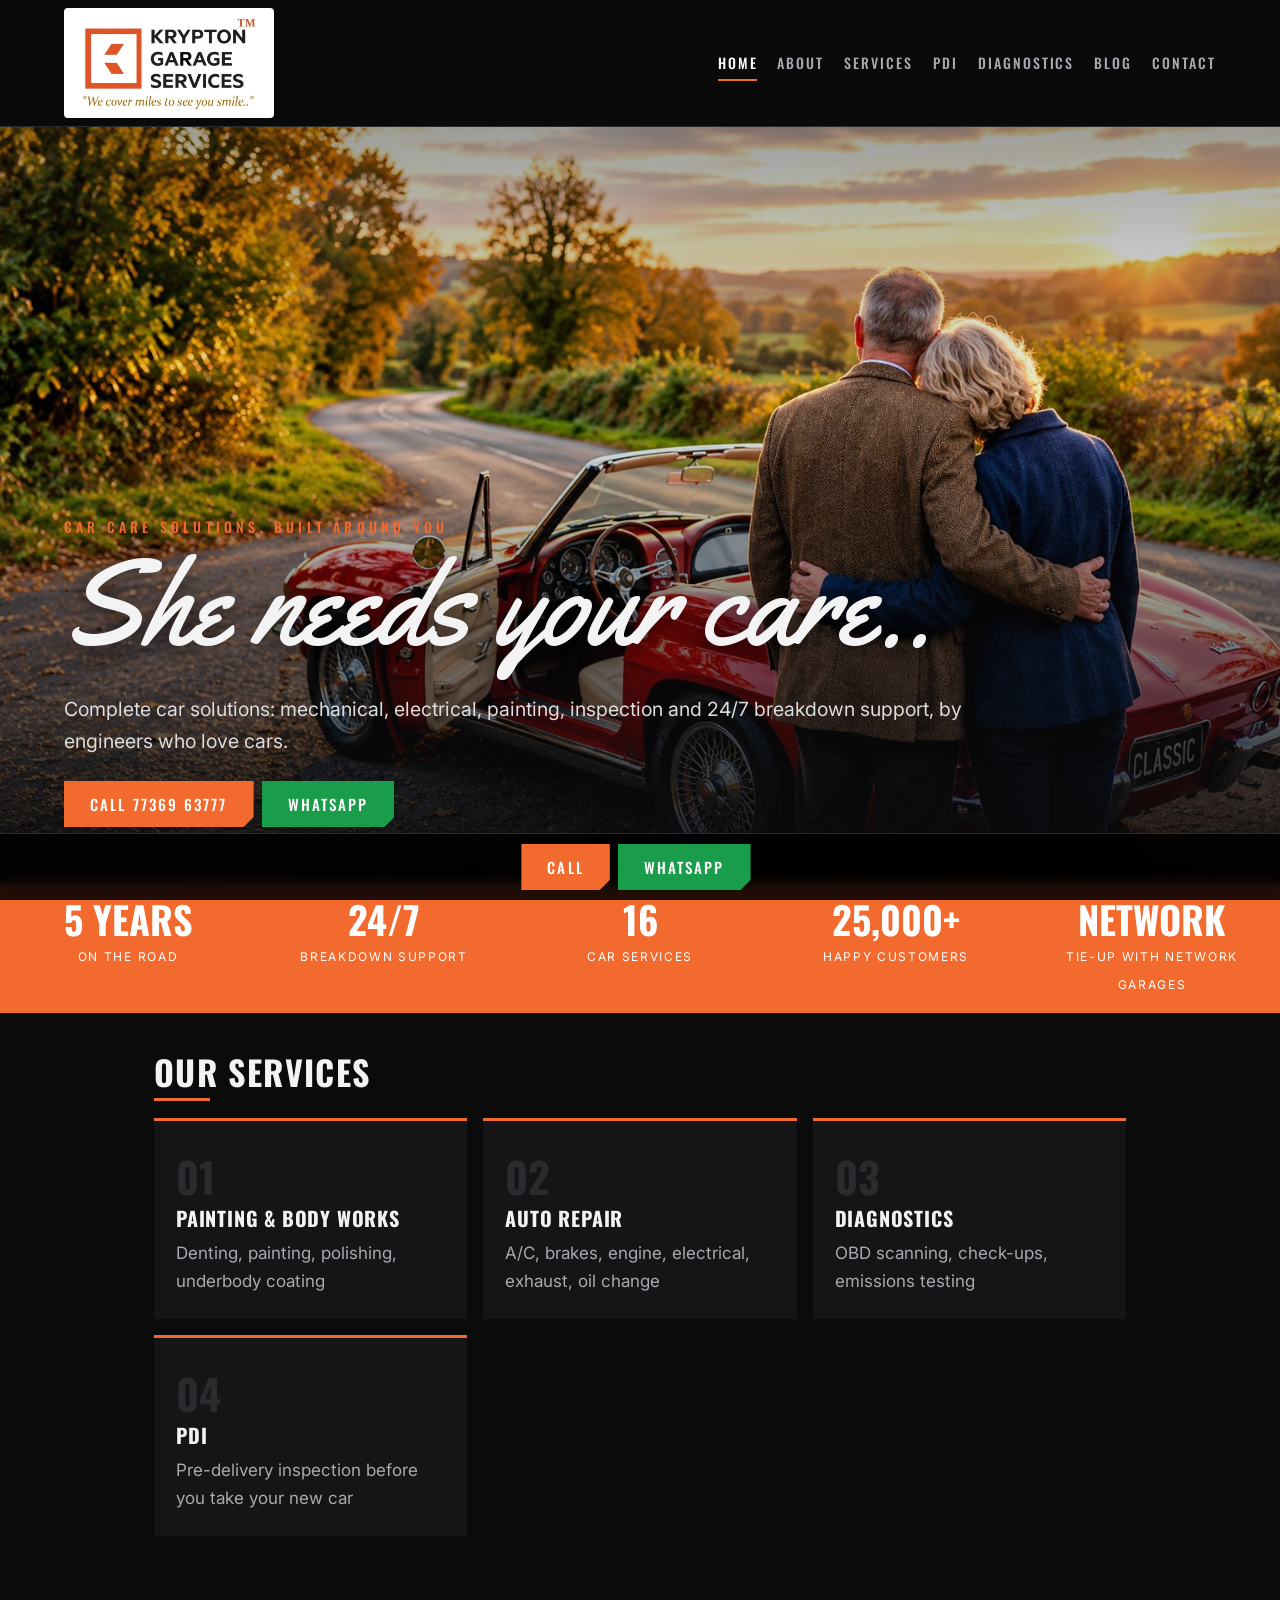
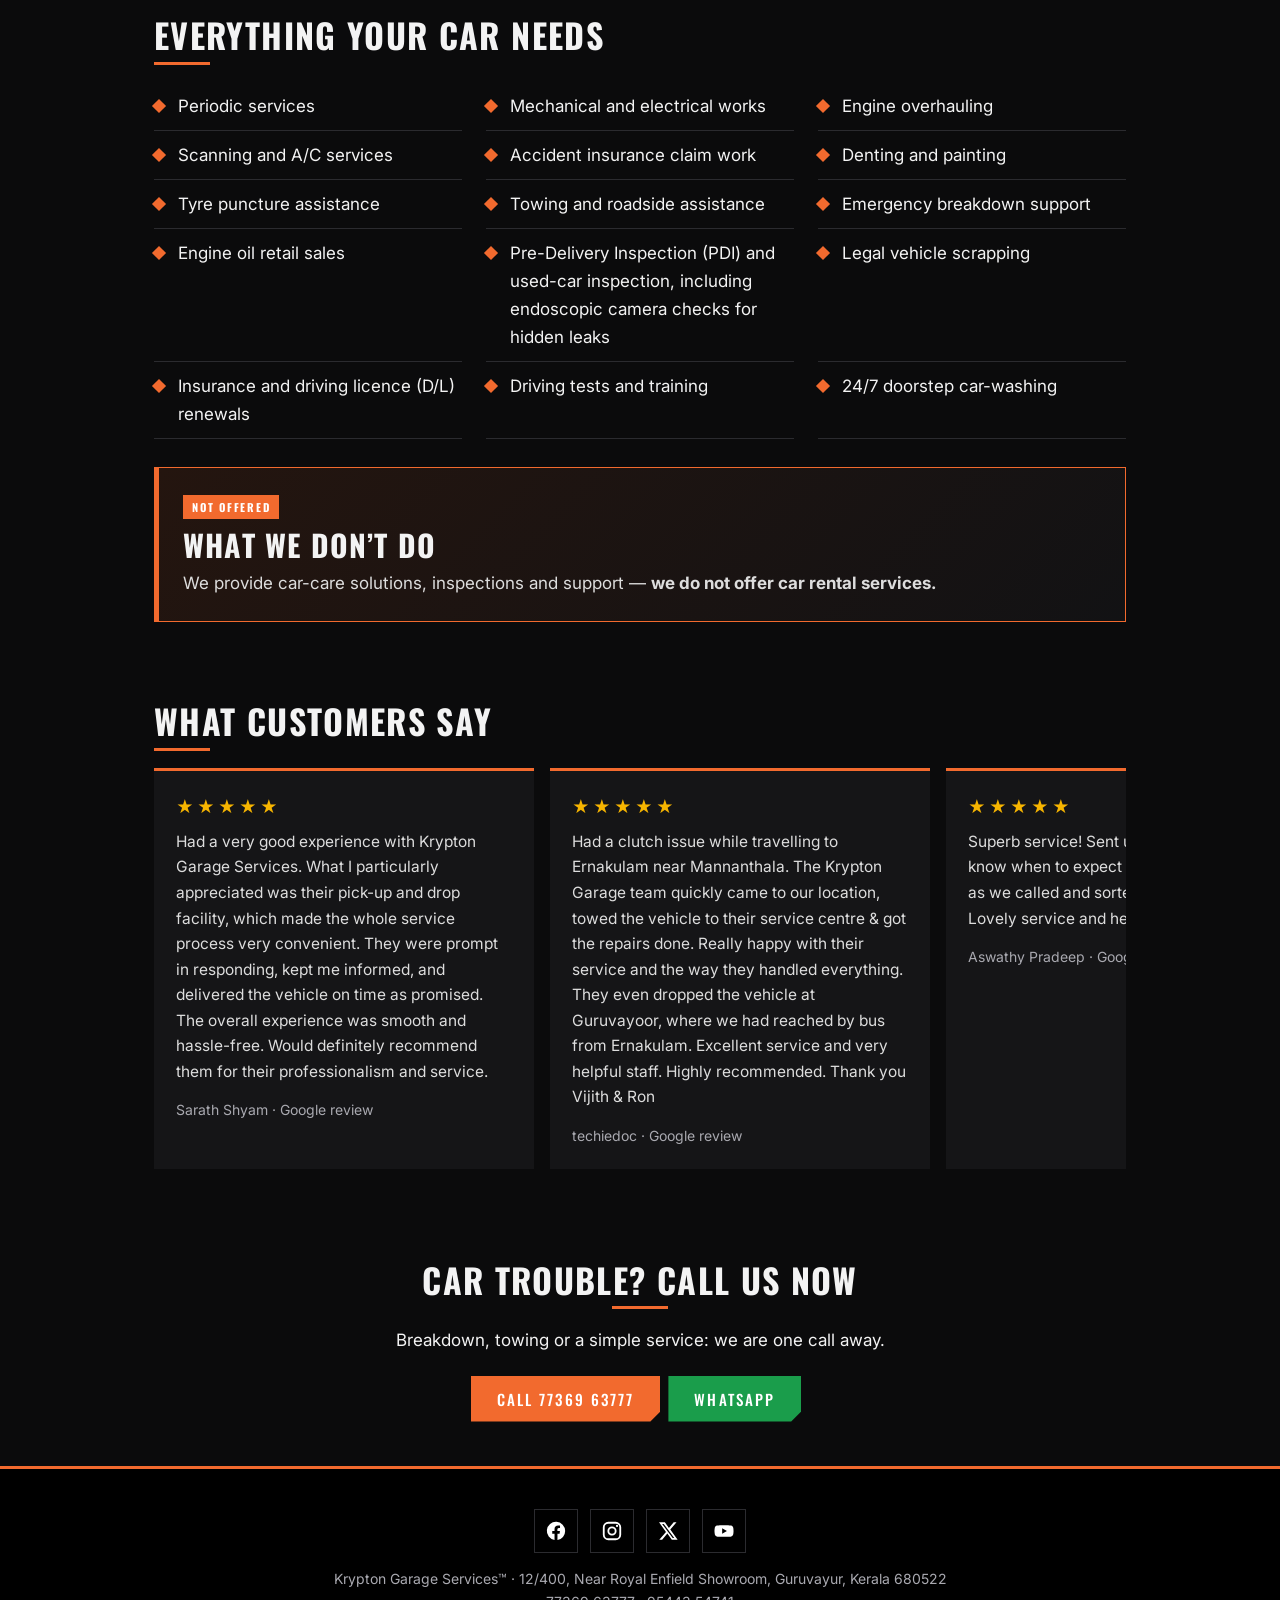
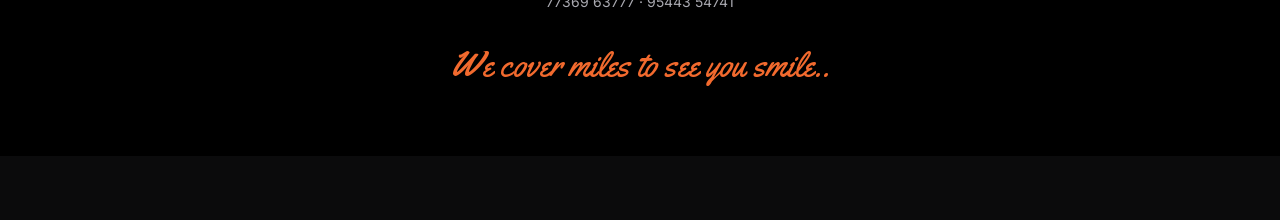
==== index.html @ b63e640e "Add files via upload" ====
<!doctype html><html lang=en><head><meta charset=utf-8><meta name=viewport content="width=device-width,initial-scale=1"><title>Car Service Solutions in Guruvayur, Thrissur | Krypton Garage Services</title><meta name=description content="Krypton Garage Services: car repair, painting, denting, PDI and diagnostics in Guruvayur and Thrissur, with 24/7 breakdown support. Call 77369 63777."><link rel=canonical href="https://kryptongarage.in/"><meta property=og:image content="https://kryptongarage.in/img/cover.jpg"><link rel=preconnect href=https://fonts.googleapis.com><link rel=preconnect href=https://fonts.gstatic.com crossorigin><link href="https://fonts.googleapis.com/css2?family=Oswald:wght@500;700&family=Inter:wght@400;500;600&family=Yellowtail&display=swap" rel=stylesheet><link rel=stylesheet href=style.css><script>document.documentElement.className='js'</script><script type="application/ld+json">{"@context": "https://schema.org", "@type": "AutoRepair", "name": "Krypton Garage Services", "url": "https://kryptongarage.in", "telephone": ["+917736963777", "+919544354741"], "slogan": "We cover miles to see you smile", "image": "https://kryptongarage.in/img/cover.jpg", "areaServed": ["Guruvayur", "Thrissur"], "address": {"@type": "PostalAddress", "streetAddress": "12/400, Near Royal Enfield Showroom", "addressLocality": "Guruvayur", "addressRegion": "Kerala", "postalCode": "680522", "addressCountry": "IN"}, "geo": {"@type": "GeoCoordinates", "latitude": 10.5840468, "longitude": 76.0393611}, "hasMap": "https://maps.app.goo.gl/5kHXYQaZtr5Z3fxL6", "founder": [{"@type": "Person", "name": "Vijith"}, {"@type": "Person", "name": "Rithesh Rajan"}], "sameAs": ["https://www.facebook.com/kryptongarageservices", "https://www.instagram.com/kryptongarageservices", "https://x.com/KryptonGarage", "https://www.youtube.com/@kryptongarageservices"]}</script></head><body><header><a class=brand href=index.html><img src=img/logo.jpg alt="Krypton Garage Services logo"></a><nav><a href=index.html class=on>Home</a><a href=about.html>About</a><a href=index.html#services>Services</a><a href=pdi.html>PDI</a><a href=vehicle-diagnostics-guruvayur.html>Diagnostics</a><a href=blog.html>Blog</a><a href=contact.html>Contact</a></nav></header><section class=hero><img class="sl s1" src=img/cover.jpg alt="Couple admiring a red vintage truck" fetchpriority=high><img class="sl s2" src=img/cover2.jpg alt="Couple admiring a red classic convertible at sunset"><div class=hc><span class=k>CAR CARE SOLUTIONS, BUILT AROUND YOU</span><h1><span class=script>She needs your care..</span></h1><p class=lead>Complete car solutions: mechanical, electrical, painting, inspection and 24/7 breakdown support, by engineers who love cars.</p><a class=btn href='tel:+917736963777'>Call 77369 63777</a><a class='btn wa' href='https://wa.me/917736963777'>WhatsApp</a></div></section><div class=stats><div><b>5 Years</b><span>On the road</span></div><div><b>24/7</b><span>Breakdown support</span></div><div><b>16</b><span>Car services</span></div><div><b>25,000+</b><span>Happy customers</span></div><div><b>Network</b><span>Tie-up with network garages</span></div></div><main><section class="w rv"><h2>Our Services</h2><div class=cards><a href=car-painting-guruvayur.html><em>01</em><h3>Painting &amp; Body Works</h3><p>Denting, painting, polishing, underbody coating</p></a><a href=auto-repair-guruvayur.html><em>02</em><h3>Auto Repair</h3><p>A/C, brakes, engine, electrical, exhaust, oil change</p></a><a href=vehicle-diagnostics-guruvayur.html><em>03</em><h3>Diagnostics</h3><p>OBD scanning, check-ups, emissions testing</p></a><a href=pdi.html><em>04</em><h3>PDI</h3><p>Pre-delivery inspection before you take your new car</p></a></div></section><section class="w rv" id=services><h2>Everything your car needs</h2><ul class=list><li>Periodic services</li><li>Mechanical and electrical works</li><li>Engine overhauling</li><li>Scanning and A/C services</li><li>Accident insurance claim work</li><li>Denting and painting</li><li>Tyre puncture assistance</li><li>Towing and roadside assistance</li><li>Emergency breakdown support</li><li>Engine oil retail sales</li><li>Pre-Delivery Inspection (PDI) and used-car inspection, including endoscopic camera checks for hidden leaks</li><li>Legal vehicle scrapping</li><li>Insurance and driving licence (D/L) renewals</li><li>Driving tests and training</li><li>24/7 doorstep car-washing</li></ul><aside class="no-rental"><span class="rental-mark">NOT OFFERED</span><h3>What we don’t do</h3><p>We provide car-care solutions, inspections and support — <strong>we do not offer car rental services.</strong></p></aside></section><section class="w rv"><h2>What customers say</h2><div class=revs><figure class=rev><div class=st>★★★★★</div><blockquote>Had a very good experience with Krypton Garage Services. What I particularly appreciated was their pick-up and drop facility, which made the whole service process very convenient. They were prompt in responding, kept me informed, and delivered the vehicle on time as promised. The overall experience was smooth and hassle-free. Would definitely recommend them for their professionalism and service.</blockquote><figcaption>Sarath Shyam · Google review</figcaption></figure><figure class=rev><div class=st>★★★★★</div><blockquote>Had a clutch issue while travelling to Ernakulam near Mannanthala. The Krypton Garage team quickly came to our location, towed the vehicle to their service centre &amp; got the repairs done. Really happy with their service and the way they handled everything. They even dropped the vehicle at Guruvayoor, where we had reached by bus from Ernakulam. Excellent service and very helpful staff. Highly recommended. Thank you Vijith &amp; Ron</blockquote><figcaption>techiedoc · Google review</figcaption></figure><figure class=rev><div class=st>★★★★★</div><blockquote>Superb service! Sent us his live location so we know when to expect him. He came as soon as we called and sorted our battery fast. Lovely service and helpful.</blockquote><figcaption>Aswathy Pradeep · Google review</figcaption></figure><figure class=rev><div class=st>★★★★★</div><blockquote>Called Mr.Vijith from Krypton Garage Services for PDI of my new Curvv EV from Thrissur. Although we called him at a short notice, he came all the way till Kuttanellur, on time. I was impressed by the thorough PDI that Vijith did. I'll strongly recommend him for a PDI for any vehicle.</blockquote><figcaption>Kiran Kumar · Google review</figcaption></figure></div></section><section class="w rv ctr"><h2>Car trouble? Call us now</h2><p>Breakdown, towing or a simple service: we are one call away.</p><a class=btn href='tel:+917736963777'>Call 77369 63777</a><a class='btn wa' href='https://wa.me/917736963777'>WhatsApp</a></section></main><div class=cta><a class=btn href='tel:+917736963777'>Call</a><a class='btn wa' href='https://wa.me/917736963777'>WhatsApp</a></div><footer><div class=soc><a href="https://www.facebook.com/kryptongarageservices" aria-label="Facebook" rel=noopener><svg viewBox="0 0 24 24"><path fill="currentColor" d="M22 12a10 10 0 1 0-11.6 9.9v-7H7.9V12h2.5V9.8c0-2.5 1.5-3.9 3.8-3.9 1.1 0 2.2.2 2.2.2v2.5h-1.3c-1.2 0-1.6.8-1.6 1.6V12h2.8l-.4 2.9h-2.3v7A10 10 0 0 0 22 12z"/></svg></a><a href="https://www.instagram.com/kryptongarageservices" aria-label="Instagram" rel=noopener><svg viewBox="0 0 24 24"><g fill="none" stroke="currentColor" stroke-width="2"><rect x="3" y="3" width="18" height="18" rx="5"/><circle cx="12" cy="12" r="4"/></g><circle cx="17.5" cy="6.5" r="1.2" fill="currentColor"/></svg></a><a href="https://x.com/KryptonGarage" aria-label="X" rel=noopener><svg viewBox="0 0 24 24"><path fill="currentColor" d="M18.2 2.5h3.1l-6.8 7.8 8 11.2h-6.3l-4.9-6.8-5.7 6.8H2.5l7.3-8.4L2.2 2.5h6.4l4.4 6.2 5.2-6.2zm-1.1 17.1h1.7L7.4 4.3H5.6l11.5 15.3z"/></svg></a><a href="https://www.youtube.com/@kryptongarageservices" aria-label="YouTube" rel=noopener><svg viewBox="0 0 24 24"><path fill="currentColor" d="M22 8.2a3 3 0 0 0-2.1-2.1C18 5.6 12 5.6 12 5.6s-6 0-7.9.5A3 3 0 0 0 2 8.2 31 31 0 0 0 1.6 12a31 31 0 0 0 .4 3.8 3 3 0 0 0 2.1 2.1c1.9.5 7.9.5 7.9.5s6 0 7.9-.5a3 3 0 0 0 2.1-2.1c.4-1.3.4-3.8.4-3.8s0-2.5-.4-3.8zM10 15V9l5.2 3z"/></svg></a></div><p>Krypton Garage Services™ · 12/400, Near Royal Enfield Showroom, Guruvayur, Kerala 680522<br>77369 63777 · 95443 54741</p><p class=script>We cover miles to see you smile..</p></footer><script>var o=new IntersectionObserver(function(e){e.forEach(function(x){if(x.isIntersecting){x.target.classList.add('in');o.unobserve(x.target)}})},{threshold:.12});document.querySelectorAll('.rv').forEach(function(e){o.observe(e)})</script></body></html>
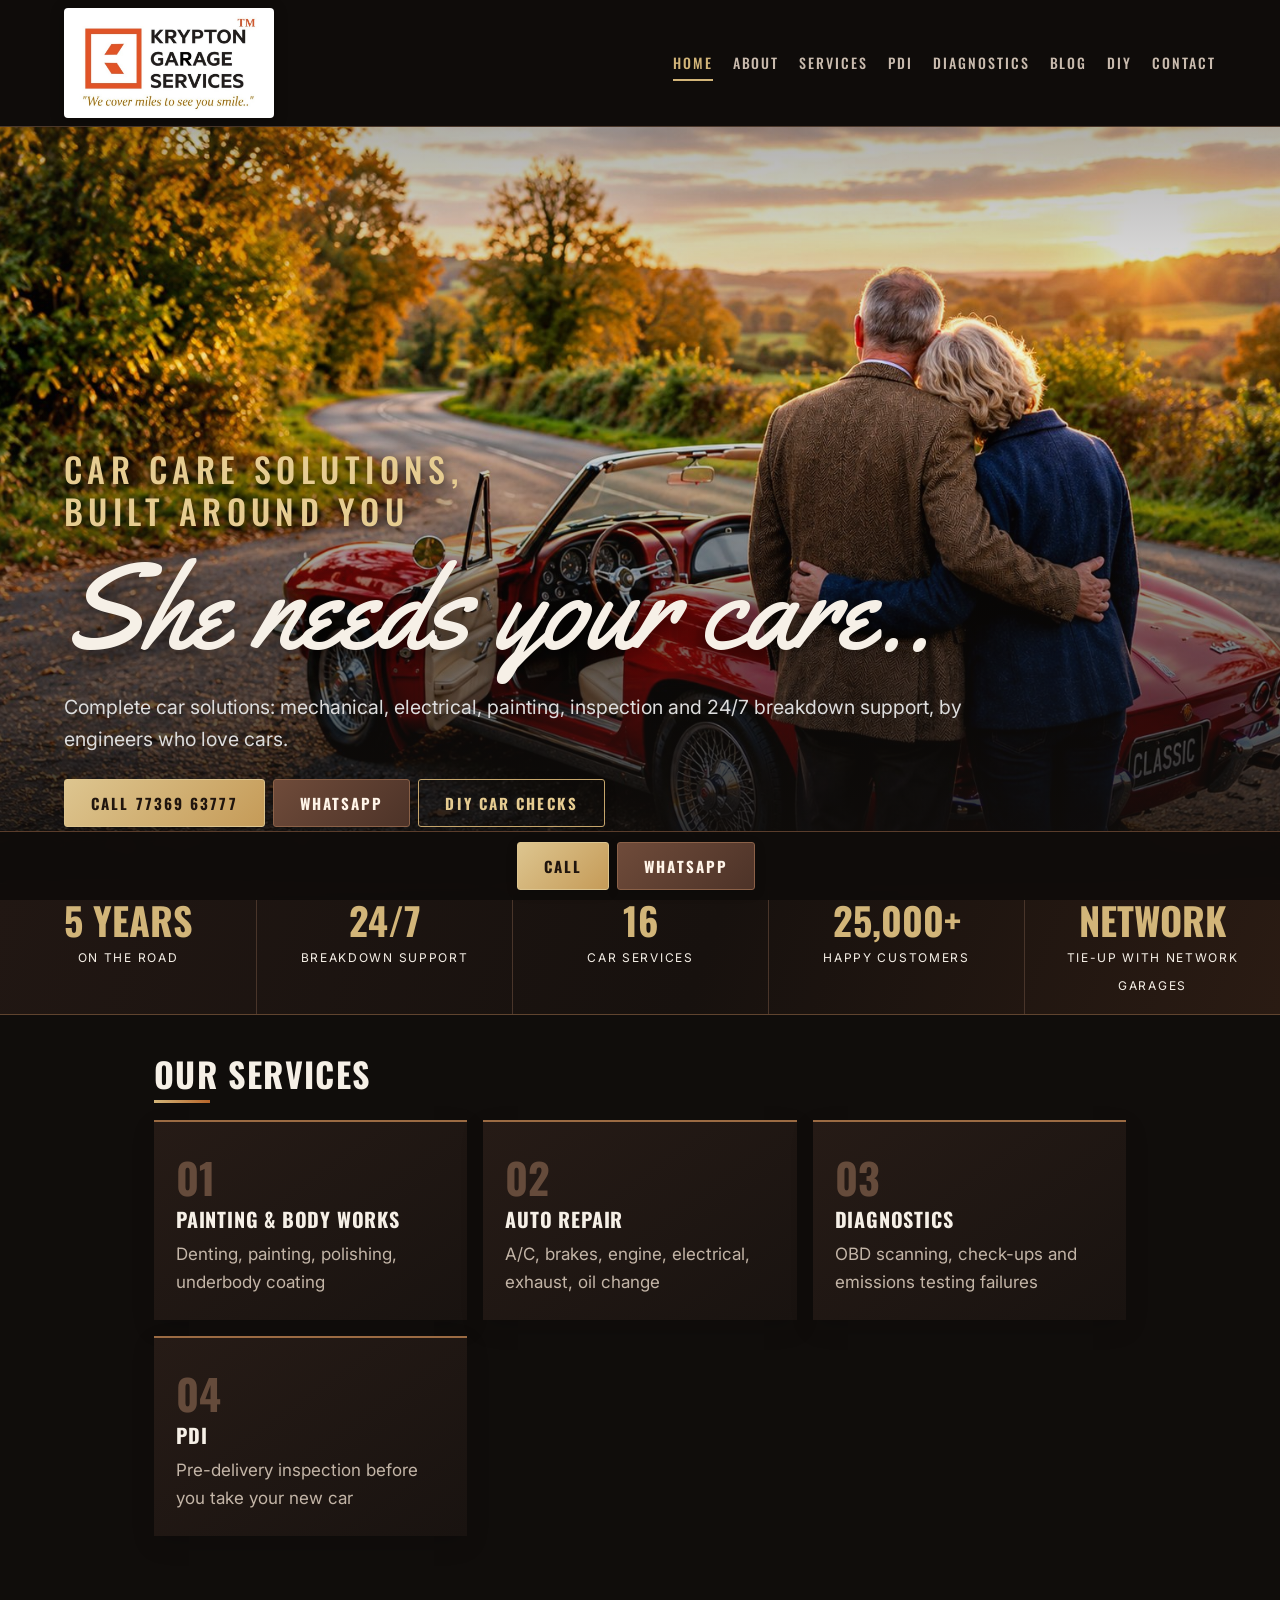
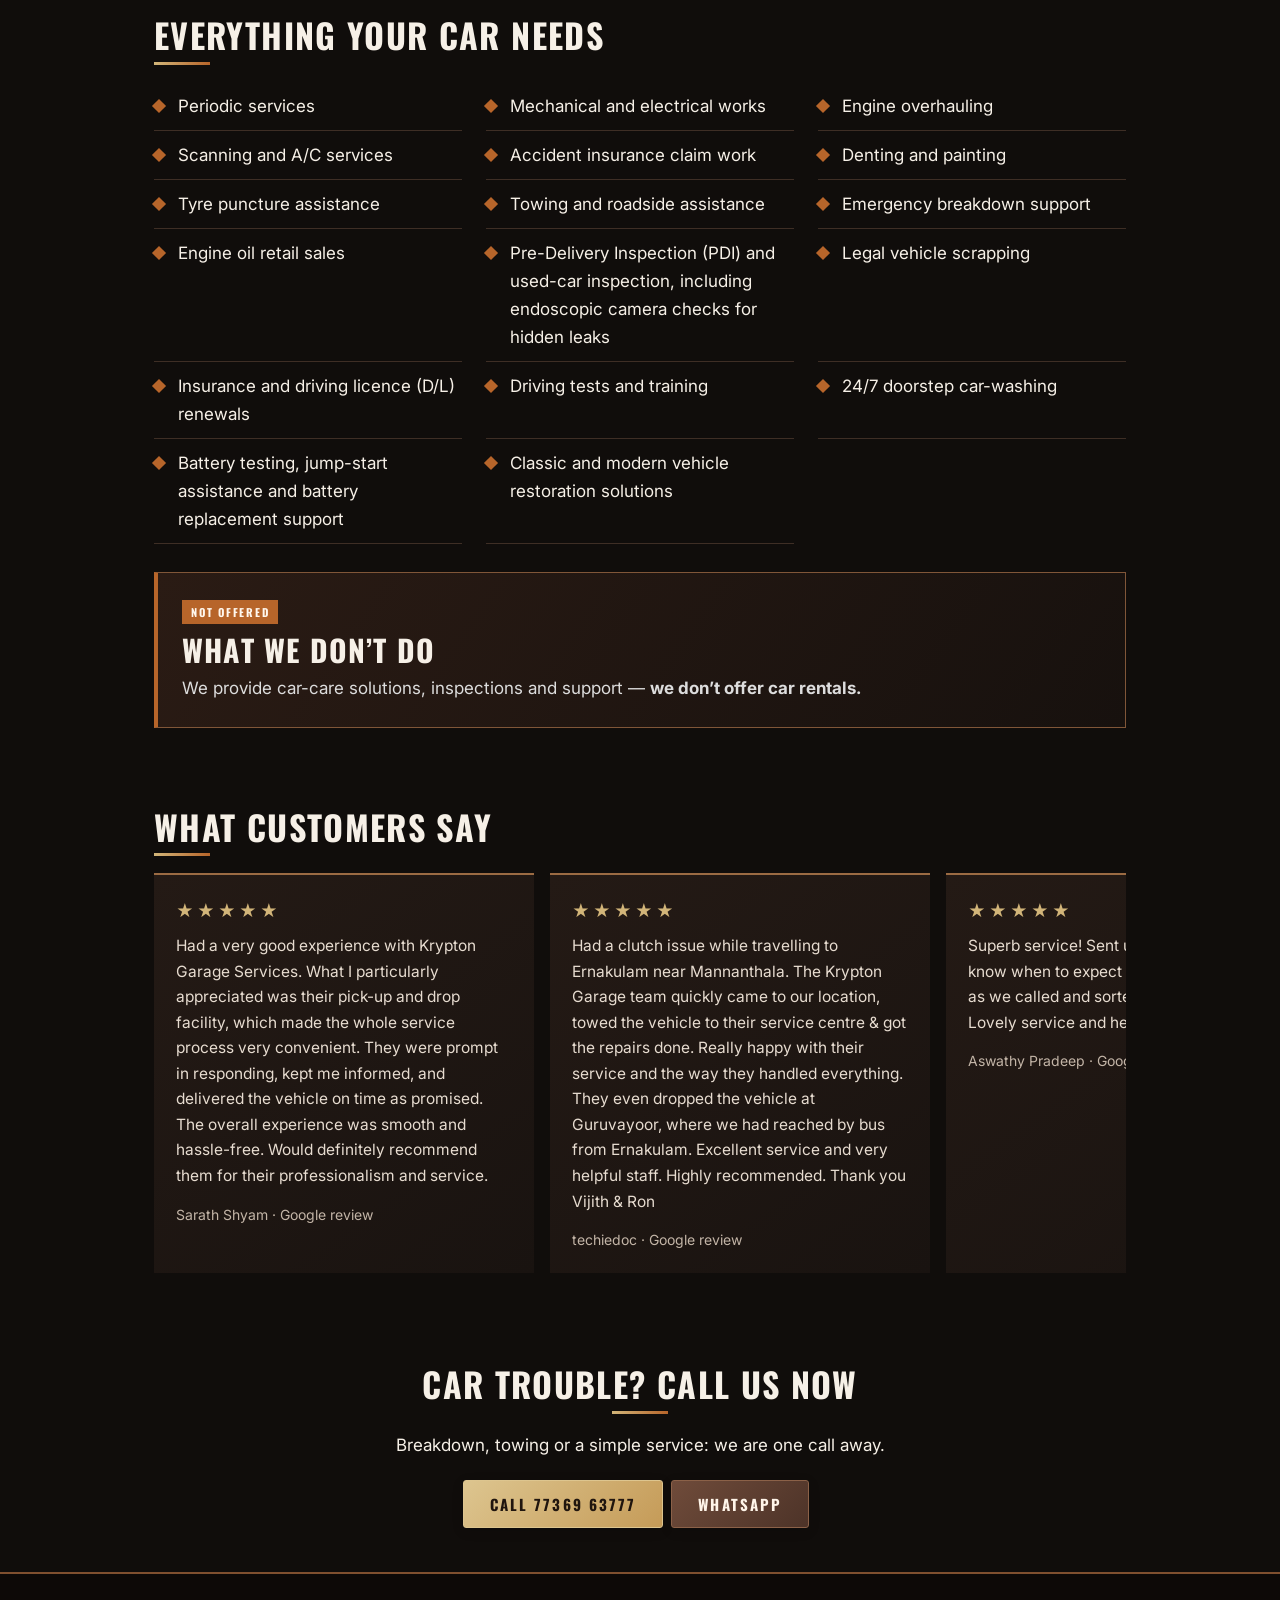
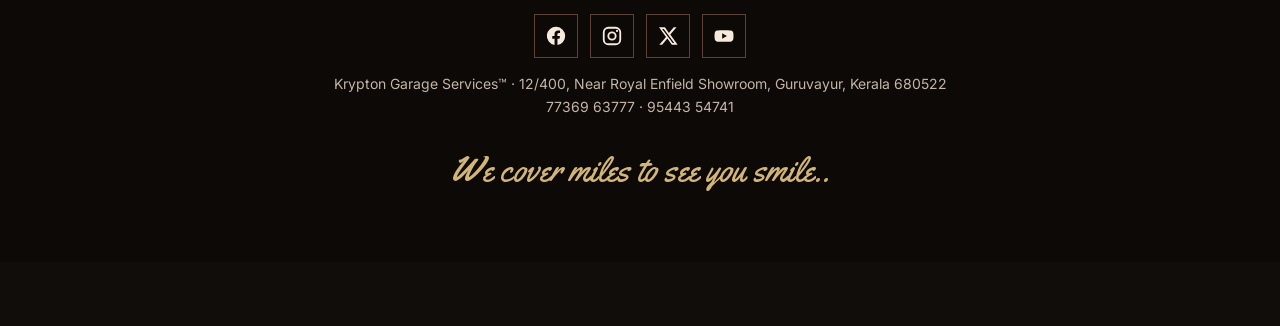
==== commit 4e271c26: "Add files via upload" ====
--- a/index.html
+++ b/index.html
@@ -1 +1 @@
-<!doctype html><html lang=en><head><meta charset=utf-8><meta name=viewport content="width=device-width,initial-scale=1"><title>Car Service Solutions in Guruvayur, Thrissur | Krypton Garage Services</title><meta name=description content="Krypton Garage Services: car repair, painting, denting, PDI and diagnostics in Guruvayur and Thrissur, with 24/7 breakdown support. Call 77369 63777."><link rel=canonical href="https://kryptongarage.in/"><meta property=og:image content="https://kryptongarage.in/img/cover.jpg"><link rel=preconnect href=https://fonts.googleapis.com><link rel=preconnect href=https://fonts.gstatic.com crossorigin><link href="https://fonts.googleapis.com/css2?family=Oswald:wght@500;700&family=Inter:wght@400;500;600&family=Yellowtail&display=swap" rel=stylesheet><link rel=stylesheet href=style.css><script>document.documentElement.className='js'</script><script type="application/ld+json">{"@context": "https://schema.org", "@type": "AutoRepair", "name": "Krypton Garage Services", "url": "https://kryptongarage.in", "telephone": ["+917736963777", "+919544354741"], "slogan": "We cover miles to see you smile", "image": "https://kryptongarage.in/img/cover.jpg", "areaServed": ["Guruvayur", "Thrissur"], "address": {"@type": "PostalAddress", "streetAddress": "12/400, Near Royal Enfield Showroom", "addressLocality": "Guruvayur", "addressRegion": "Kerala", "postalCode": "680522", "addressCountry": "IN"}, "geo": {"@type": "GeoCoordinates", "latitude": 10.5840468, "longitude": 76.0393611}, "hasMap": "https://maps.app.goo.gl/5kHXYQaZtr5Z3fxL6", "founder": [{"@type": "Person", "name": "Vijith"}, {"@type": "Person", "name": "Rithesh Rajan"}], "sameAs": ["https://www.facebook.com/kryptongarageservices", "https://www.instagram.com/kryptongarageservices", "https://x.com/KryptonGarage", "https://www.youtube.com/@kryptongarageservices"]}</script></head><body><header><a class=brand href=index.html><img src=img/logo.jpg alt="Krypton Garage Services logo"></a><nav><a href=index.html class=on>Home</a><a href=about.html>About</a><a href=index.html#services>Services</a><a href=pdi.html>PDI</a><a href=vehicle-diagnostics-guruvayur.html>Diagnostics</a><a href=blog.html>Blog</a><a href=contact.html>Contact</a></nav></header><section class=hero><img class="sl s1" src=img/cover.jpg alt="Couple admiring a red vintage truck" fetchpriority=high><img class="sl s2" src=img/cover2.jpg alt="Couple admiring a red classic convertible at sunset"><div class=hc><span class=k>CAR CARE SOLUTIONS, BUILT AROUND YOU</span><h1><span class=script>She needs your care..</span></h1><p class=lead>Complete car solutions: mechanical, electrical, painting, inspection and 24/7 breakdown support, by engineers who love cars.</p><a class=btn href='tel:+917736963777'>Call 77369 63777</a><a class='btn wa' href='https://wa.me/917736963777'>WhatsApp</a></div></section><div class=stats><div><b>5 Years</b><span>On the road</span></div><div><b>24/7</b><span>Breakdown support</span></div><div><b>16</b><span>Car services</span></div><div><b>25,000+</b><span>Happy customers</span></div><div><b>Network</b><span>Tie-up with network garages</span></div></div><main><section class="w rv"><h2>Our Services</h2><div class=cards><a href=car-painting-guruvayur.html><em>01</em><h3>Painting &amp; Body Works</h3><p>Denting, painting, polishing, underbody coating</p></a><a href=auto-repair-guruvayur.html><em>02</em><h3>Auto Repair</h3><p>A/C, brakes, engine, electrical, exhaust, oil change</p></a><a href=vehicle-diagnostics-guruvayur.html><em>03</em><h3>Diagnostics</h3><p>OBD scanning, check-ups, emissions testing</p></a><a href=pdi.html><em>04</em><h3>PDI</h3><p>Pre-delivery inspection before you take your new car</p></a></div></section><section class="w rv" id=services><h2>Everything your car needs</h2><ul class=list><li>Periodic services</li><li>Mechanical and electrical works</li><li>Engine overhauling</li><li>Scanning and A/C services</li><li>Accident insurance claim work</li><li>Denting and painting</li><li>Tyre puncture assistance</li><li>Towing and roadside assistance</li><li>Emergency breakdown support</li><li>Engine oil retail sales</li><li>Pre-Delivery Inspection (PDI) and used-car inspection, including endoscopic camera checks for hidden leaks</li><li>Legal vehicle scrapping</li><li>Insurance and driving licence (D/L) renewals</li><li>Driving tests and training</li><li>24/7 doorstep car-washing</li></ul><aside class="no-rental"><span class="rental-mark">NOT OFFERED</span><h3>What we don’t do</h3><p>We provide car-care solutions, inspections and support — <strong>we do not offer car rental services.</strong></p></aside></section><section class="w rv"><h2>What customers say</h2><div class=revs><figure class=rev><div class=st>★★★★★</div><blockquote>Had a very good experience with Krypton Garage Services. What I particularly appreciated was their pick-up and drop facility, which made the whole service process very convenient. They were prompt in responding, kept me informed, and delivered the vehicle on time as promised. The overall experience was smooth and hassle-free. Would definitely recommend them for their professionalism and service.</blockquote><figcaption>Sarath Shyam · Google review</figcaption></figure><figure class=rev><div class=st>★★★★★</div><blockquote>Had a clutch issue while travelling to Ernakulam near Mannanthala. The Krypton Garage team quickly came to our location, towed the vehicle to their service centre &amp; got the repairs done. Really happy with their service and the way they handled everything. They even dropped the vehicle at Guruvayoor, where we had reached by bus from Ernakulam. Excellent service and very helpful staff. Highly recommended. Thank you Vijith &amp; Ron</blockquote><figcaption>techiedoc · Google review</figcaption></figure><figure class=rev><div class=st>★★★★★</div><blockquote>Superb service! Sent us his live location so we know when to expect him. He came as soon as we called and sorted our battery fast. Lovely service and helpful.</blockquote><figcaption>Aswathy Pradeep · Google review</figcaption></figure><figure class=rev><div class=st>★★★★★</div><blockquote>Called Mr.Vijith from Krypton Garage Services for PDI of my new Curvv EV from Thrissur. Although we called him at a short notice, he came all the way till Kuttanellur, on time. I was impressed by the thorough PDI that Vijith did. I'll strongly recommend him for a PDI for any vehicle.</blockquote><figcaption>Kiran Kumar · Google review</figcaption></figure></div></section><section class="w rv ctr"><h2>Car trouble? Call us now</h2><p>Breakdown, towing or a simple service: we are one call away.</p><a class=btn href='tel:+917736963777'>Call 77369 63777</a><a class='btn wa' href='https://wa.me/917736963777'>WhatsApp</a></section></main><div class=cta><a class=btn href='tel:+917736963777'>Call</a><a class='btn wa' href='https://wa.me/917736963777'>WhatsApp</a></div><footer><div class=soc><a href="https://www.facebook.com/kryptongarageservices" aria-label="Facebook" rel=noopener><svg viewBox="0 0 24 24"><path fill="currentColor" d="M22 12a10 10 0 1 0-11.6 9.9v-7H7.9V12h2.5V9.8c0-2.5 1.5-3.9 3.8-3.9 1.1 0 2.2.2 2.2.2v2.5h-1.3c-1.2 0-1.6.8-1.6 1.6V12h2.8l-.4 2.9h-2.3v7A10 10 0 0 0 22 12z"/></svg></a><a href="https://www.instagram.com/kryptongarageservices" aria-label="Instagram" rel=noopener><svg viewBox="0 0 24 24"><g fill="none" stroke="currentColor" stroke-width="2"><rect x="3" y="3" width="18" height="18" rx="5"/><circle cx="12" cy="12" r="4"/></g><circle cx="17.5" cy="6.5" r="1.2" fill="currentColor"/></svg></a><a href="https://x.com/KryptonGarage" aria-label="X" rel=noopener><svg viewBox="0 0 24 24"><path fill="currentColor" d="M18.2 2.5h3.1l-6.8 7.8 8 11.2h-6.3l-4.9-6.8-5.7 6.8H2.5l7.3-8.4L2.2 2.5h6.4l4.4 6.2 5.2-6.2zm-1.1 17.1h1.7L7.4 4.3H5.6l11.5 15.3z"/></svg></a><a href="https://www.youtube.com/@kryptongarageservices" aria-label="YouTube" rel=noopener><svg viewBox="0 0 24 24"><path fill="currentColor" d="M22 8.2a3 3 0 0 0-2.1-2.1C18 5.6 12 5.6 12 5.6s-6 0-7.9.5A3 3 0 0 0 2 8.2 31 31 0 0 0 1.6 12a31 31 0 0 0 .4 3.8 3 3 0 0 0 2.1 2.1c1.9.5 7.9.5 7.9.5s6 0 7.9-.5a3 3 0 0 0 2.1-2.1c.4-1.3.4-3.8.4-3.8s0-2.5-.4-3.8zM10 15V9l5.2 3z"/></svg></a></div><p>Krypton Garage Services™ · 12/400, Near Royal Enfield Showroom, Guruvayur, Kerala 680522<br>77369 63777 · 95443 54741</p><p class=script>We cover miles to see you smile..</p></footer><script>var o=new IntersectionObserver(function(e){e.forEach(function(x){if(x.isIntersecting){x.target.classList.add('in');o.unobserve(x.target)}})},{threshold:.12});document.querySelectorAll('.rv').forEach(function(e){o.observe(e)})</script></body></html>+<!doctype html><html lang=en><head><meta charset=utf-8><meta name=viewport content="width=device-width,initial-scale=1"><title>Car Service Solutions in Guruvayur, Thrissur | Krypton Garage Services</title><meta name=description content="Krypton Garage Services: car repair, painting, denting, PDI and diagnostics in Guruvayur and Thrissur, with 24/7 breakdown support. Call 77369 63777."><link rel=canonical href="https://kryptongarage.in/"><meta property=og:image content="https://kryptongarage.in/img/cover.jpg"><link rel=preconnect href=https://fonts.googleapis.com><link rel=preconnect href=https://fonts.gstatic.com crossorigin><link href="https://fonts.googleapis.com/css2?family=Oswald:wght@500;700&family=Inter:wght@400;500;600&family=Yellowtail&display=swap" rel=stylesheet><link rel=stylesheet href=style.css><script>document.documentElement.className='js'</script><script type="application/ld+json">{"@context": "https://schema.org", "@type": "AutoRepair", "name": "Krypton Garage Services", "url": "https://kryptongarage.in", "telephone": ["+917736963777", "+919544354741"], "slogan": "We cover miles to see you smile", "image": "https://kryptongarage.in/img/cover.jpg", "areaServed": ["Guruvayur", "Thrissur"], "address": {"@type": "PostalAddress", "streetAddress": "12/400, Near Royal Enfield Showroom", "addressLocality": "Guruvayur", "addressRegion": "Kerala", "postalCode": "680522", "addressCountry": "IN"}, "geo": {"@type": "GeoCoordinates", "latitude": 10.5840468, "longitude": 76.0393611}, "hasMap": "https://maps.app.goo.gl/5kHXYQaZtr5Z3fxL6", "founder": [{"@type": "Person", "name": "Vijith"}, {"@type": "Person", "name": "Rithesh Rajan"}], "sameAs": ["https://www.facebook.com/kryptongarageservices", "https://www.instagram.com/kryptongarageservices", "https://x.com/KryptonGarage", "https://www.youtube.com/@kryptongarageservices"]}</script></head><body><header><a class=brand href=index.html><img src=img/logo.jpg alt="Krypton Garage Services logo"></a><nav><a href=index.html class=on>Home</a><a href=about.html>About</a><a href=index.html#services>Services</a><a href=pdi.html>PDI</a><a href=vehicle-diagnostics-guruvayur.html>Diagnostics</a><a href=blog.html>Blog</a><a href=diy.html>DIY</a><a href=contact.html>Contact</a></nav></header><section class=hero><img class="sl s1" src=img/cover.jpg alt="Couple admiring a red vintage truck" fetchpriority=high><img class="sl s2" src=img/cover2.jpg alt="Couple admiring a red classic convertible at sunset"><div class=hc><span class="k hero-k">CAR CARE SOLUTIONS,<br> BUILT AROUND YOU</span><h1><span class=script>She needs your care..</span></h1><p class=lead>Complete car solutions: mechanical, electrical, painting, inspection and 24/7 breakdown support, by engineers who love cars.</p><a class=btn href='tel:+917736963777'>Call 77369 63777</a><a class='btn wa' href='https://wa.me/917736963777'>WhatsApp</a><a class='btn btn-outline' href='diy.html'>DIY car checks</a></div></section><div class=stats><div><b>5 Years</b><span>On the road</span></div><div><b>24/7</b><span>Breakdown support</span></div><div><b>16</b><span>Car services</span></div><div><b>25,000+</b><span>Happy customers</span></div><div><b>Network</b><span>Tie-up with network garages</span></div></div><main><section class="w rv"><h2>Our Services</h2><div class=cards><a href=car-painting-guruvayur.html><em>01</em><h3>Painting &amp; Body Works</h3><p>Denting, painting, polishing, underbody coating</p></a><a href=auto-repair-guruvayur.html><em>02</em><h3>Auto Repair</h3><p>A/C, brakes, engine, electrical, exhaust, oil change</p></a><a href=vehicle-diagnostics-guruvayur.html><em>03</em><h3>Diagnostics</h3><p>OBD scanning, check-ups and emissions testing failures</p></a><a href=pdi.html><em>04</em><h3>PDI</h3><p>Pre-delivery inspection before you take your new car</p></a></div></section><section class="w rv" id=services><h2>Everything your car needs</h2><ul class=list><li>Periodic services</li><li>Mechanical and electrical works</li><li>Engine overhauling</li><li>Scanning and A/C services</li><li>Accident insurance claim work</li><li>Denting and painting</li><li>Tyre puncture assistance</li><li>Towing and roadside assistance</li><li>Emergency breakdown support</li><li>Engine oil retail sales</li><li>Pre-Delivery Inspection (PDI) and used-car inspection, including endoscopic camera checks for hidden leaks</li><li>Legal vehicle scrapping</li><li>Insurance and driving licence (D/L) renewals</li><li>Driving tests and training</li><li>24/7 doorstep car-washing</li><li>Battery testing, jump-start assistance and battery replacement support</li><li>Classic and modern vehicle restoration solutions</li></ul><aside class="no-rental"><span class="rental-mark">NOT OFFERED</span><h3>What we don’t do</h3><p>We provide car-care solutions, inspections and support — <strong>we don’t offer car rentals.</strong></p></aside></section><section class="w rv"><h2>What customers say</h2><div class=revs><figure class=rev><div class=st>★★★★★</div><blockquote>Had a very good experience with Krypton Garage Services. What I particularly appreciated was their pick-up and drop facility, which made the whole service process very convenient. They were prompt in responding, kept me informed, and delivered the vehicle on time as promised. The overall experience was smooth and hassle-free. Would definitely recommend them for their professionalism and service.</blockquote><figcaption>Sarath Shyam · Google review</figcaption></figure><figure class=rev><div class=st>★★★★★</div><blockquote>Had a clutch issue while travelling to Ernakulam near Mannanthala. The Krypton Garage team quickly came to our location, towed the vehicle to their service centre &amp; got the repairs done. Really happy with their service and the way they handled everything. They even dropped the vehicle at Guruvayoor, where we had reached by bus from Ernakulam. Excellent service and very helpful staff. Highly recommended. Thank you Vijith &amp; Ron</blockquote><figcaption>techiedoc · Google review</figcaption></figure><figure class=rev><div class=st>★★★★★</div><blockquote>Superb service! Sent us his live location so we know when to expect him. He came as soon as we called and sorted our battery fast. Lovely service and helpful.</blockquote><figcaption>Aswathy Pradeep · Google review</figcaption></figure><figure class=rev><div class=st>★★★★★</div><blockquote>Called Mr.Vijith from Krypton Garage Services for PDI of my new Curvv EV from Thrissur. Although we called him at a short notice, he came all the way till Kuttanellur, on time. I was impressed by the thorough PDI that Vijith did. I'll strongly recommend him for a PDI for any vehicle.</blockquote><figcaption>Kiran Kumar · Google review</figcaption></figure></div></section><section class="w rv ctr"><h2>Car trouble? Call us now</h2><p>Breakdown, towing or a simple service: we are one call away.</p><a class=btn href='tel:+917736963777'>Call 77369 63777</a><a class='btn wa' href='https://wa.me/917736963777'>WhatsApp</a></section></main><div class=cta><a class=btn href='tel:+917736963777'>Call</a><a class='btn wa' href='https://wa.me/917736963777'>WhatsApp</a></div><footer><div class=soc><a href="https://www.facebook.com/kryptongarageservices" aria-label="Facebook" rel=noopener><svg viewBox="0 0 24 24"><path fill="currentColor" d="M22 12a10 10 0 1 0-11.6 9.9v-7H7.9V12h2.5V9.8c0-2.5 1.5-3.9 3.8-3.9 1.1 0 2.2.2 2.2.2v2.5h-1.3c-1.2 0-1.6.8-1.6 1.6V12h2.8l-.4 2.9h-2.3v7A10 10 0 0 0 22 12z"/></svg></a><a href="https://www.instagram.com/kryptongarageservices" aria-label="Instagram" rel=noopener><svg viewBox="0 0 24 24"><g fill="none" stroke="currentColor" stroke-width="2"><rect x="3" y="3" width="18" height="18" rx="5"/><circle cx="12" cy="12" r="4"/></g><circle cx="17.5" cy="6.5" r="1.2" fill="currentColor"/></svg></a><a href="https://x.com/KryptonGarage" aria-label="X" rel=noopener><svg viewBox="0 0 24 24"><path fill="currentColor" d="M18.2 2.5h3.1l-6.8 7.8 8 11.2h-6.3l-4.9-6.8-5.7 6.8H2.5l7.3-8.4L2.2 2.5h6.4l4.4 6.2 5.2-6.2zm-1.1 17.1h1.7L7.4 4.3H5.6l11.5 15.3z"/></svg></a><a href="https://www.youtube.com/@kryptongarageservices" aria-label="YouTube" rel=noopener><svg viewBox="0 0 24 24"><path fill="currentColor" d="M22 8.2a3 3 0 0 0-2.1-2.1C18 5.6 12 5.6 12 5.6s-6 0-7.9.5A3 3 0 0 0 2 8.2 31 31 0 0 0 1.6 12a31 31 0 0 0 .4 3.8 3 3 0 0 0 2.1 2.1c1.9.5 7.9.5 7.9.5s6 0 7.9-.5a3 3 0 0 0 2.1-2.1c.4-1.3.4-3.8.4-3.8s0-2.5-.4-3.8zM10 15V9l5.2 3z"/></svg></a></div><p>Krypton Garage Services™ · 12/400, Near Royal Enfield Showroom, Guruvayur, Kerala 680522<br>77369 63777 · 95443 54741</p><p class=script>We cover miles to see you smile..</p></footer><script>var o=new IntersectionObserver(function(e){e.forEach(function(x){if(x.isIntersecting){x.target.classList.add('in');o.unobserve(x.target)}})},{threshold:.12});document.querySelectorAll('.rv').forEach(function(e){o.observe(e)})</script></body></html>
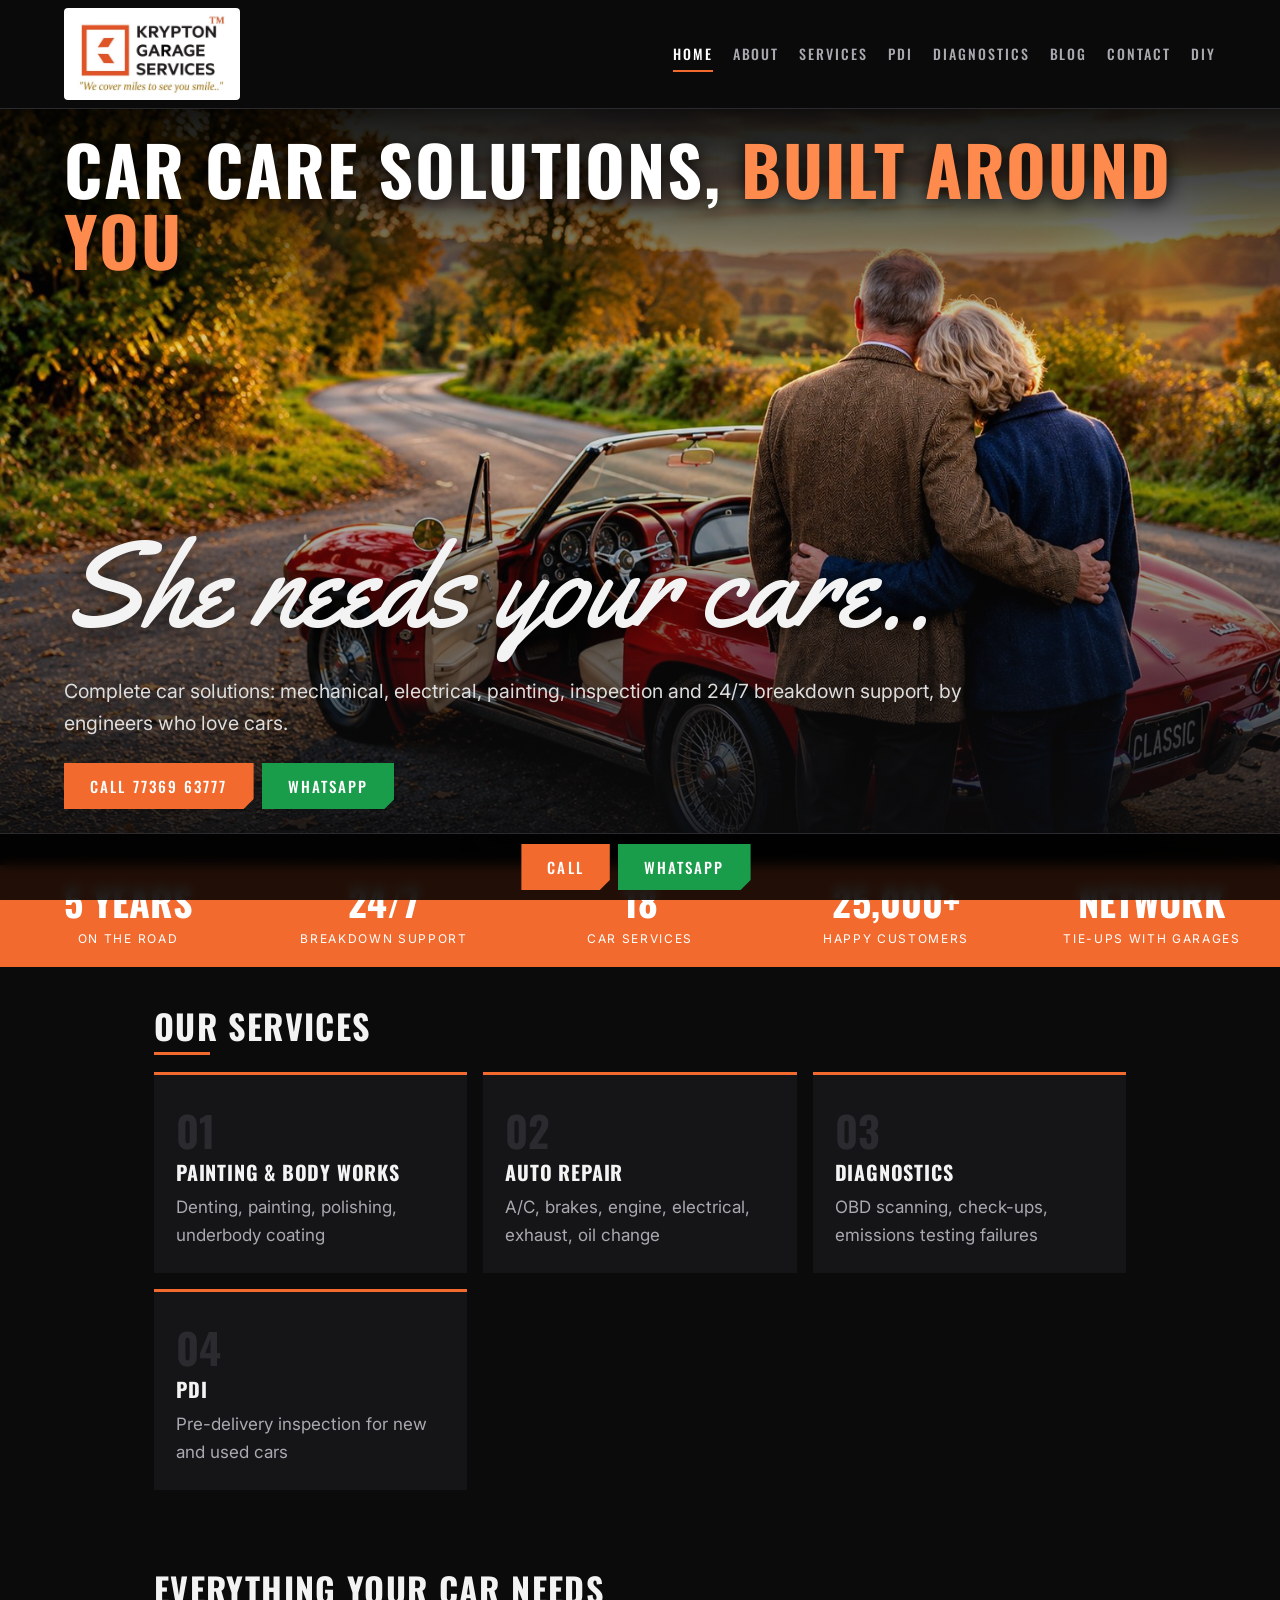
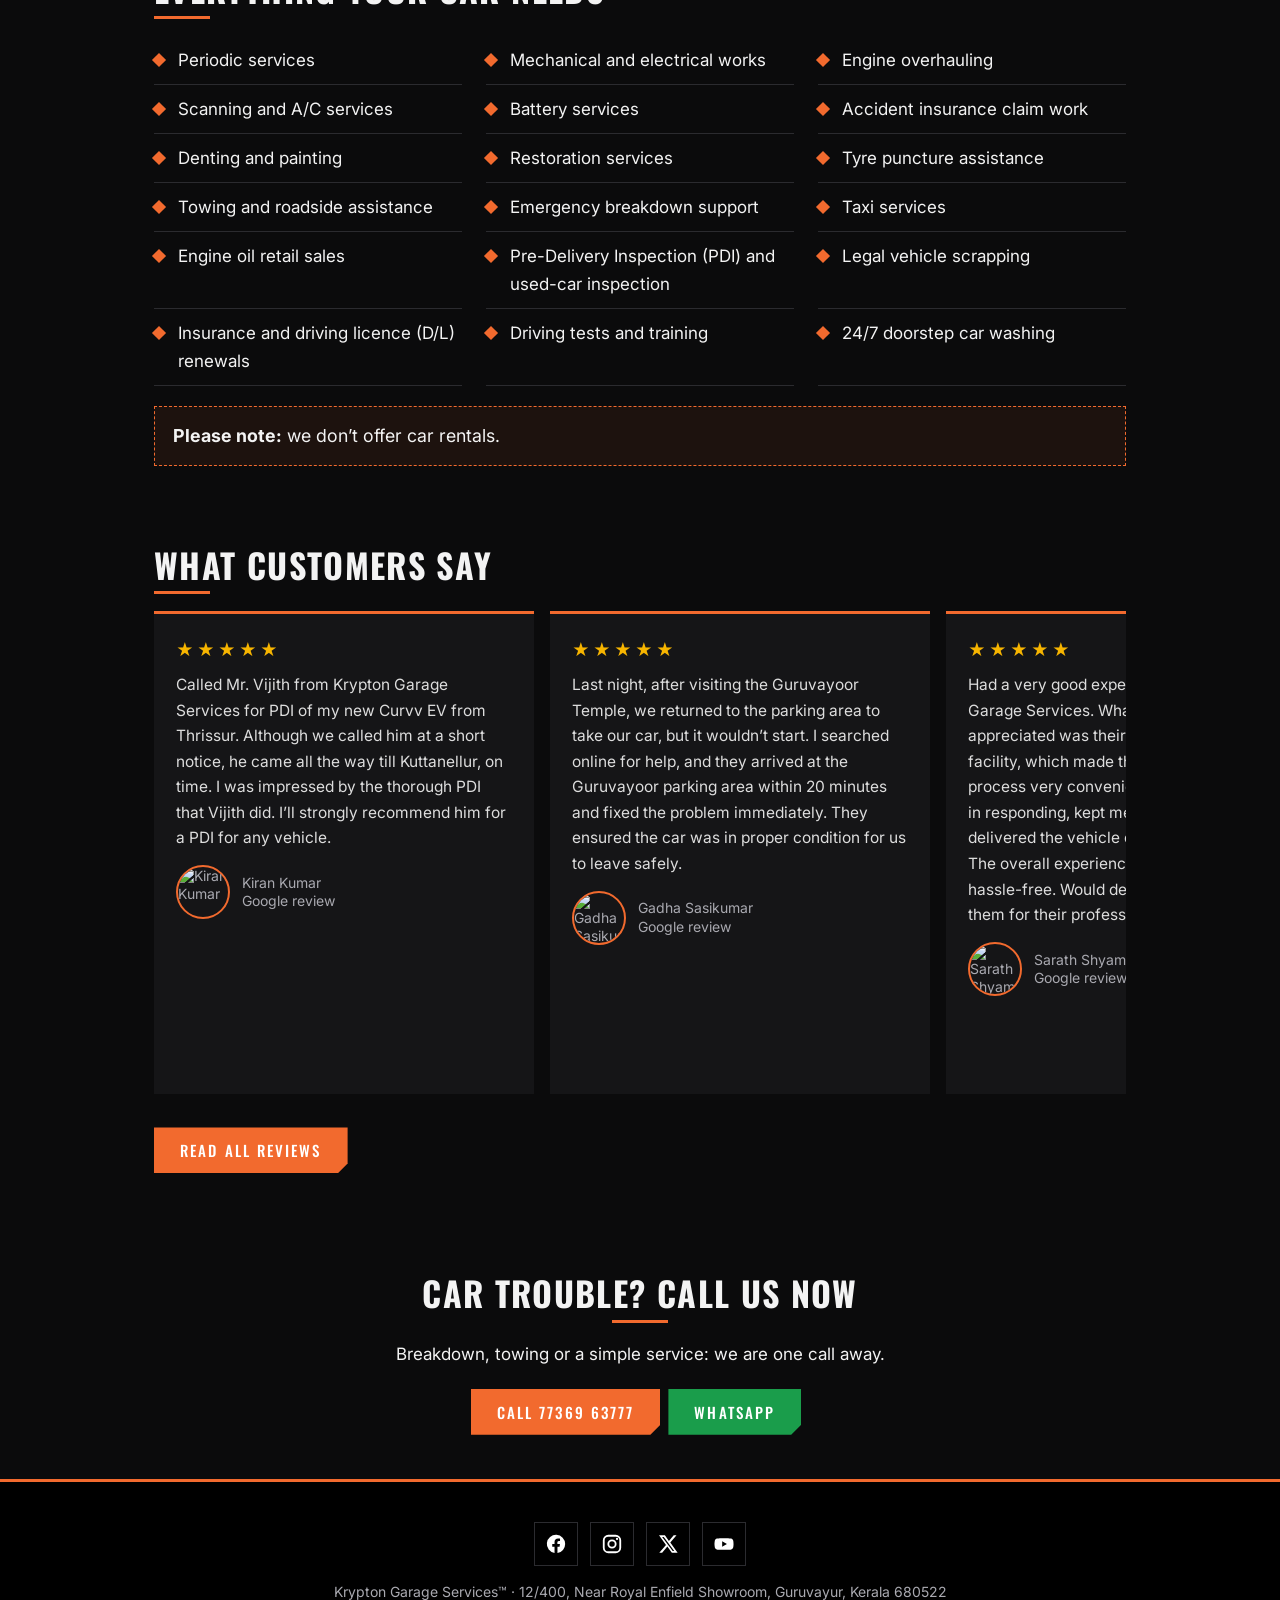
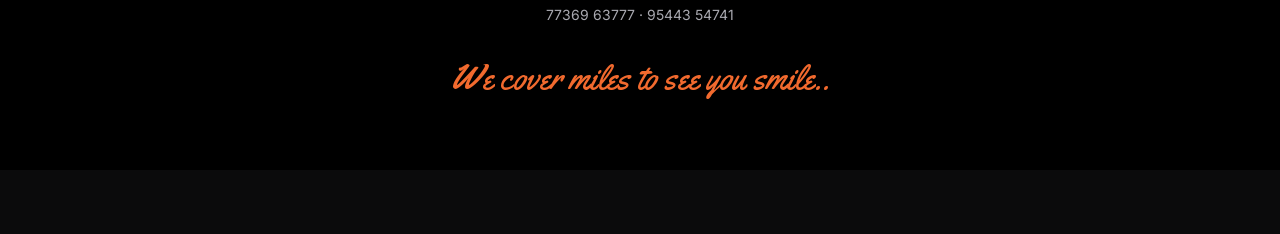
==== commit a975be8d: "Add files via upload" ====
--- a/index.html
+++ b/index.html
@@ -1 +1 @@
-<!doctype html><html lang=en><head><meta charset=utf-8><meta name=viewport content="width=device-width,initial-scale=1"><title>Car Service Solutions in Guruvayur, Thrissur | Krypton Garage Services</title><meta name=description content="Krypton Garage Services: car repair, painting, denting, PDI and diagnostics in Guruvayur and Thrissur, with 24/7 breakdown support. Call 77369 63777."><link rel=canonical href="https://kryptongarage.in/"><meta property=og:image content="https://kryptongarage.in/img/cover.jpg"><link rel=preconnect href=https://fonts.googleapis.com><link rel=preconnect href=https://fonts.gstatic.com crossorigin><link href="https://fonts.googleapis.com/css2?family=Oswald:wght@500;700&family=Inter:wght@400;500;600&family=Yellowtail&display=swap" rel=stylesheet><link rel=stylesheet href=style.css><script>document.documentElement.className='js'</script><script type="application/ld+json">{"@context": "https://schema.org", "@type": "AutoRepair", "name": "Krypton Garage Services", "url": "https://kryptongarage.in", "telephone": ["+917736963777", "+919544354741"], "slogan": "We cover miles to see you smile", "image": "https://kryptongarage.in/img/cover.jpg", "areaServed": ["Guruvayur", "Thrissur"], "address": {"@type": "PostalAddress", "streetAddress": "12/400, Near Royal Enfield Showroom", "addressLocality": "Guruvayur", "addressRegion": "Kerala", "postalCode": "680522", "addressCountry": "IN"}, "geo": {"@type": "GeoCoordinates", "latitude": 10.5840468, "longitude": 76.0393611}, "hasMap": "https://maps.app.goo.gl/5kHXYQaZtr5Z3fxL6", "founder": [{"@type": "Person", "name": "Vijith"}, {"@type": "Person", "name": "Rithesh Rajan"}], "sameAs": ["https://www.facebook.com/kryptongarageservices", "https://www.instagram.com/kryptongarageservices", "https://x.com/KryptonGarage", "https://www.youtube.com/@kryptongarageservices"]}</script></head><body><header><a class=brand href=index.html><img src=img/logo.jpg alt="Krypton Garage Services logo"></a><nav><a href=index.html class=on>Home</a><a href=about.html>About</a><a href=index.html#services>Services</a><a href=pdi.html>PDI</a><a href=vehicle-diagnostics-guruvayur.html>Diagnostics</a><a href=blog.html>Blog</a><a href=diy.html>DIY</a><a href=contact.html>Contact</a></nav></header><section class=hero><img class="sl s1" src=img/cover.jpg alt="Couple admiring a red vintage truck" fetchpriority=high><img class="sl s2" src=img/cover2.jpg alt="Couple admiring a red classic convertible at sunset"><div class=hc><span class="k hero-k">CAR CARE SOLUTIONS,<br> BUILT AROUND YOU</span><h1><span class=script>She needs your care..</span></h1><p class=lead>Complete car solutions: mechanical, electrical, painting, inspection and 24/7 breakdown support, by engineers who love cars.</p><a class=btn href='tel:+917736963777'>Call 77369 63777</a><a class='btn wa' href='https://wa.me/917736963777'>WhatsApp</a><a class='btn btn-outline' href='diy.html'>DIY car checks</a></div></section><div class=stats><div><b>5 Years</b><span>On the road</span></div><div><b>24/7</b><span>Breakdown support</span></div><div><b>16</b><span>Car services</span></div><div><b>25,000+</b><span>Happy customers</span></div><div><b>Network</b><span>Tie-up with network garages</span></div></div><main><section class="w rv"><h2>Our Services</h2><div class=cards><a href=car-painting-guruvayur.html><em>01</em><h3>Painting &amp; Body Works</h3><p>Denting, painting, polishing, underbody coating</p></a><a href=auto-repair-guruvayur.html><em>02</em><h3>Auto Repair</h3><p>A/C, brakes, engine, electrical, exhaust, oil change</p></a><a href=vehicle-diagnostics-guruvayur.html><em>03</em><h3>Diagnostics</h3><p>OBD scanning, check-ups and emissions testing failures</p></a><a href=pdi.html><em>04</em><h3>PDI</h3><p>Pre-delivery inspection before you take your new car</p></a></div></section><section class="w rv" id=services><h2>Everything your car needs</h2><ul class=list><li>Periodic services</li><li>Mechanical and electrical works</li><li>Engine overhauling</li><li>Scanning and A/C services</li><li>Accident insurance claim work</li><li>Denting and painting</li><li>Tyre puncture assistance</li><li>Towing and roadside assistance</li><li>Emergency breakdown support</li><li>Engine oil retail sales</li><li>Pre-Delivery Inspection (PDI) and used-car inspection, including endoscopic camera checks for hidden leaks</li><li>Legal vehicle scrapping</li><li>Insurance and driving licence (D/L) renewals</li><li>Driving tests and training</li><li>24/7 doorstep car-washing</li><li>Battery testing, jump-start assistance and battery replacement support</li><li>Classic and modern vehicle restoration solutions</li></ul><aside class="no-rental"><span class="rental-mark">NOT OFFERED</span><h3>What we don’t do</h3><p>We provide car-care solutions, inspections and support — <strong>we don’t offer car rentals.</strong></p></aside></section><section class="w rv"><h2>What customers say</h2><div class=revs><figure class=rev><div class=st>★★★★★</div><blockquote>Had a very good experience with Krypton Garage Services. What I particularly appreciated was their pick-up and drop facility, which made the whole service process very convenient. They were prompt in responding, kept me informed, and delivered the vehicle on time as promised. The overall experience was smooth and hassle-free. Would definitely recommend them for their professionalism and service.</blockquote><figcaption>Sarath Shyam · Google review</figcaption></figure><figure class=rev><div class=st>★★★★★</div><blockquote>Had a clutch issue while travelling to Ernakulam near Mannanthala. The Krypton Garage team quickly came to our location, towed the vehicle to their service centre &amp; got the repairs done. Really happy with their service and the way they handled everything. They even dropped the vehicle at Guruvayoor, where we had reached by bus from Ernakulam. Excellent service and very helpful staff. Highly recommended. Thank you Vijith &amp; Ron</blockquote><figcaption>techiedoc · Google review</figcaption></figure><figure class=rev><div class=st>★★★★★</div><blockquote>Superb service! Sent us his live location so we know when to expect him. He came as soon as we called and sorted our battery fast. Lovely service and helpful.</blockquote><figcaption>Aswathy Pradeep · Google review</figcaption></figure><figure class=rev><div class=st>★★★★★</div><blockquote>Called Mr.Vijith from Krypton Garage Services for PDI of my new Curvv EV from Thrissur. Although we called him at a short notice, he came all the way till Kuttanellur, on time. I was impressed by the thorough PDI that Vijith did. I'll strongly recommend him for a PDI for any vehicle.</blockquote><figcaption>Kiran Kumar · Google review</figcaption></figure></div></section><section class="w rv ctr"><h2>Car trouble? Call us now</h2><p>Breakdown, towing or a simple service: we are one call away.</p><a class=btn href='tel:+917736963777'>Call 77369 63777</a><a class='btn wa' href='https://wa.me/917736963777'>WhatsApp</a></section></main><div class=cta><a class=btn href='tel:+917736963777'>Call</a><a class='btn wa' href='https://wa.me/917736963777'>WhatsApp</a></div><footer><div class=soc><a href="https://www.facebook.com/kryptongarageservices" aria-label="Facebook" rel=noopener><svg viewBox="0 0 24 24"><path fill="currentColor" d="M22 12a10 10 0 1 0-11.6 9.9v-7H7.9V12h2.5V9.8c0-2.5 1.5-3.9 3.8-3.9 1.1 0 2.2.2 2.2.2v2.5h-1.3c-1.2 0-1.6.8-1.6 1.6V12h2.8l-.4 2.9h-2.3v7A10 10 0 0 0 22 12z"/></svg></a><a href="https://www.instagram.com/kryptongarageservices" aria-label="Instagram" rel=noopener><svg viewBox="0 0 24 24"><g fill="none" stroke="currentColor" stroke-width="2"><rect x="3" y="3" width="18" height="18" rx="5"/><circle cx="12" cy="12" r="4"/></g><circle cx="17.5" cy="6.5" r="1.2" fill="currentColor"/></svg></a><a href="https://x.com/KryptonGarage" aria-label="X" rel=noopener><svg viewBox="0 0 24 24"><path fill="currentColor" d="M18.2 2.5h3.1l-6.8 7.8 8 11.2h-6.3l-4.9-6.8-5.7 6.8H2.5l7.3-8.4L2.2 2.5h6.4l4.4 6.2 5.2-6.2zm-1.1 17.1h1.7L7.4 4.3H5.6l11.5 15.3z"/></svg></a><a href="https://www.youtube.com/@kryptongarageservices" aria-label="YouTube" rel=noopener><svg viewBox="0 0 24 24"><path fill="currentColor" d="M22 8.2a3 3 0 0 0-2.1-2.1C18 5.6 12 5.6 12 5.6s-6 0-7.9.5A3 3 0 0 0 2 8.2 31 31 0 0 0 1.6 12a31 31 0 0 0 .4 3.8 3 3 0 0 0 2.1 2.1c1.9.5 7.9.5 7.9.5s6 0 7.9-.5a3 3 0 0 0 2.1-2.1c.4-1.3.4-3.8.4-3.8s0-2.5-.4-3.8zM10 15V9l5.2 3z"/></svg></a></div><p>Krypton Garage Services™ · 12/400, Near Royal Enfield Showroom, Guruvayur, Kerala 680522<br>77369 63777 · 95443 54741</p><p class=script>We cover miles to see you smile..</p></footer><script>var o=new IntersectionObserver(function(e){e.forEach(function(x){if(x.isIntersecting){x.target.classList.add('in');o.unobserve(x.target)}})},{threshold:.12});document.querySelectorAll('.rv').forEach(function(e){o.observe(e)})</script></body></html>+<!doctype html><html lang=en><head><meta charset=utf-8><meta name=viewport content="width=device-width,initial-scale=1"><title>Car Service Solutions in Guruvayur, Thrissur | Krypton Garage Services</title><meta name=description content="Krypton Garage Services: car repair, painting, denting, PDI and diagnostics in Guruvayur and Thrissur, with 24/7 breakdown support. Call 77369 63777."><link rel=canonical href="https://kryptongarage.in/"><meta property=og:image content="https://kryptongarage.in/img/cover.jpg"><link rel=preconnect href=https://fonts.googleapis.com><link rel=preconnect href=https://fonts.gstatic.com crossorigin><link href="https://fonts.googleapis.com/css2?family=Oswald:wght@500;700&family=Inter:wght@400;500;600&family=Yellowtail&display=swap" rel=stylesheet><link rel=stylesheet href=style.css><script>document.documentElement.className='js'</script><script type="application/ld+json">{"@context": "https://schema.org", "@type": "AutoRepair", "name": "Krypton Garage Services", "url": "https://kryptongarage.in", "email": "kryptongarageservices@gmail.com", "telephone": ["+917736963777", "+919544354741"], "slogan": "We cover miles to see you smile", "image": "https://kryptongarage.in/img/cover.jpg", "areaServed": ["Guruvayur", "Thrissur"], "address": {"@type": "PostalAddress", "streetAddress": "12/400, Near Royal Enfield Showroom", "addressLocality": "Guruvayur", "addressRegion": "Kerala", "postalCode": "680522", "addressCountry": "IN"}, "geo": {"@type": "GeoCoordinates", "latitude": 10.5840468, "longitude": 76.0393611}, "hasMap": "https://maps.app.goo.gl/5kHXYQaZtr5Z3fxL6", "founder": [{"@type": "Person", "name": "Vijith"}, {"@type": "Person", "name": "Rithesh Rajan"}], "sameAs": ["https://www.facebook.com/kryptongarageservices", "https://www.instagram.com/kryptongarageservices", "https://x.com/KryptonGarage", "https://www.youtube.com/@kryptongarageservices"]}</script></head><body><header><a class=brand href=index.html><img src=img/logo.jpg alt="Krypton Garage Services logo"></a><nav><a href=index.html class=on>Home</a><a href=about.html>About</a><a href=index.html#services>Services</a><a href=pdi.html>PDI</a><a href=vehicle-diagnostics-guruvayur.html>Diagnostics</a><a href=blog.html>Blog</a><a href=contact.html>Contact</a><a href=diy.html>DIY</a></nav></header><section class=hero><img class="sl s1" src=img/cover.jpg alt="Couple admiring a red vintage truck" fetchpriority=high><img class="sl s2" src=img/cover2.jpg alt="Couple admiring a red classic convertible at sunset"><div class=ht>Car Care Solutions, <span class=o>Built Around You</span></div><div class=hc><h1><span class=script>She needs your care..</span></h1><p class=lead>Complete car solutions: mechanical, electrical, painting, inspection and 24/7 breakdown support, by engineers who love cars.</p><a class=btn href='tel:+917736963777'>Call 77369 63777</a><a class='btn wa' href='https://wa.me/917736963777'>WhatsApp</a></div></section><div class=stats><div><b>5 Years</b><span>On the road</span></div><div><b>24/7</b><span>Breakdown support</span></div><div><b>18</b><span>Car services</span></div><div><b>25,000+</b><span>Happy customers</span></div><div><b>Network</b><span>Tie-ups with garages</span></div></div><main><section class="w rv"><h2>Our Services</h2><div class=cards><a href=car-painting-guruvayur.html><em>01</em><h3>Painting &amp; Body Works</h3><p>Denting, painting, polishing, underbody coating</p></a><a href=auto-repair-guruvayur.html><em>02</em><h3>Auto Repair</h3><p>A/C, brakes, engine, electrical, exhaust, oil change</p></a><a href=vehicle-diagnostics-guruvayur.html><em>03</em><h3>Diagnostics</h3><p>OBD scanning, check-ups, emissions testing failures</p></a><a href=pdi.html><em>04</em><h3>PDI</h3><p>Pre-delivery inspection for new and used cars</p></a></div></section><section class="w rv" id=services><h2>Everything your car needs</h2><ul class=list><li>Periodic services</li><li>Mechanical and electrical works</li><li>Engine overhauling</li><li>Scanning and A/C services</li><li>Battery services</li><li>Accident insurance claim work</li><li>Denting and painting</li><li>Restoration services</li><li>Tyre puncture assistance</li><li>Towing and roadside assistance</li><li>Emergency breakdown support</li><li>Taxi services</li><li>Engine oil retail sales</li><li>Pre-Delivery Inspection (PDI) and used-car inspection</li><li>Legal vehicle scrapping</li><li>Insurance and driving licence (D/L) renewals</li><li>Driving tests and training</li><li>24/7 doorstep car washing</li></ul><div class=note><b>Please note:</b> we don’t offer car rentals.</div></section><section class="w rv"><h2>What customers say</h2><div class=revs><figure class=rev><div class=st>★★★★★</div><blockquote>Called Mr. Vijith from Krypton Garage Services for PDI of my new Curvv EV from Thrissur. Although we called him at a short notice, he came all the way till Kuttanellur, on time. I was impressed by the thorough PDI that Vijith did. I’ll strongly recommend him for a PDI for any vehicle.</blockquote><figcaption><img class=av src=img/r4.jpg alt="Kiran Kumar" loading=lazy><span>Kiran Kumar<br>Google review</span></figcaption></figure><figure class=rev><div class=st>★★★★★</div><blockquote>Last night, after visiting the Guruvayoor Temple, we returned to the parking area to take our car, but it wouldn’t start. I searched online for help, and they arrived at the Guruvayoor parking area within 20 minutes and fixed the problem immediately. They ensured the car was in proper condition for us to leave safely.</blockquote><figcaption><img class=av src=img/rv3.jpg alt="Gadha Sasikumar" loading=lazy><span>Gadha Sasikumar<br>Google review</span></figcaption></figure><figure class=rev><div class=st>★★★★★</div><blockquote>Had a very good experience with Krypton Garage Services. What I particularly appreciated was their pick-up and drop facility, which made the whole service process very convenient. They were prompt in responding, kept me informed, and delivered the vehicle on time as promised. The overall experience was smooth and hassle-free. Would definitely recommend them for their professionalism and service.</blockquote><figcaption><img class=av src=img/r1.jpg alt="Sarath Shyam" loading=lazy><span>Sarath Shyam<br>Google review</span></figcaption></figure><figure class=rev><div class=st>★★★★★</div><blockquote>I had a very positive experience with Vijith from Krypton Garage Services. We were visiting Guruvayur for a wedding. When it was time to leave, we discovered that our car wouldn’t start. (In spite of it being a Sunday) Vijith responded promptly to my call and arrived quickly. … Would recommend him for anyone in need of reliable roadside assistance in that area.</blockquote><figcaption><img class=av src=img/rv4.jpg alt="Rema Balaraman" loading=lazy><span>Rema Balaraman<br>Google review</span></figcaption></figure><figure class=rev><div class=st>★★★★★</div><blockquote>Had a clutch issue while travelling to Ernakulam near Mannanthala. The Krypton Garage team quickly came to our location, towed the vehicle to their service centre &amp; got the repairs done. Really happy with their service and the way they handled everything. They even dropped the vehicle at Guruvayoor, where we had reached by bus from Ernakulam. Excellent service and very helpful staff. Highly recommended. Thank you Vijith &amp; Ron</blockquote><figcaption><img class=av src=img/r2.jpg alt="techiedoc" loading=lazy><span>techiedoc<br>Google review</span></figcaption></figure><figure class=rev><div class=st>★★★★★</div><blockquote>I brought my car in for paint touch-ups, dent repairs, and a general service—and I couldn’t be happier with the results. The paint job looks brand new and blends perfectly. They fixed all the dents with great attention to detail, and the servicing was thorough and professional. Staff were friendly, honest, and explained everything clearly. Prices were fair and turnaround time was quick. Definitely my go-to garage from now on!</blockquote><figcaption><img class=av src=img/rv17.jpg alt="Muhammed Jassim" loading=lazy><span>Muhammed Jassim<br>Google review</span></figcaption></figure><figure class=rev><div class=st>★★★★★</div><blockquote>Superb service! Sent us his live location so we know when to expect him. He came as soon as we called and sorted our battery fast. Lovely service and helpful.</blockquote><figcaption><img class=av src=img/r3.jpg alt="Aswathy Pradeep" loading=lazy><span>Aswathy Pradeep<br>Google review</span></figcaption></figure><figure class=rev><div class=st>★★★★★</div><blockquote>I had been facing a coil issue with my car for a long time and showed it to many garages, but no one could properly identify the problem. Finally, I came here, and the team quickly found the exact issue and fixed it perfectly. My car runs smoothly now. Very professional, knowledgeable, and trustworthy service. Highly recommended!</blockquote><figcaption><img class=av src=img/rv14.jpg alt="Nivin Wolf" loading=lazy><span>Nivin Wolf<br>Google review</span></figcaption></figure><figure class=rev><div class=st>★★★★★</div><blockquote>Excellent doorstep service! The team was highly professional and left the car spotless with minimum time consumption. A perfect, hassle-free experience—highly recommended!</blockquote><figcaption><img class=av src=img/rv19.jpg alt="Renuka PS Nair" loading=lazy><span>Renuka PS Nair<br>Google review</span></figcaption></figure><figure class=rev><div class=st>★★★★★</div><blockquote>Excellent service, especially when we needed it most! Our Jaguar met with an accident late at night, and we were honestly quite worried about finding a reliable garage at that hour. We contacted Krypton Garage Services, as their website mentioned late-night availability, and they truly lived up to their promise. … What impressed us the most was their professional expertise, proficiency, willingness to help even at such a late hour, and the speed of their service. On top of that, the cost was very reasonable and economical.</blockquote><figcaption><img class=av src=img/rv8.jpg alt="Libi Rajan" loading=lazy><span>Libi Rajan<br>Google review</span></figcaption></figure></div><p><a class=btn href=reviews.html>Read all reviews</a></p></section><section class="w rv ctr"><h2>Car trouble? Call us now</h2><p>Breakdown, towing or a simple service: we are one call away.</p><a class=btn href='tel:+917736963777'>Call 77369 63777</a><a class='btn wa' href='https://wa.me/917736963777'>WhatsApp</a></section></main><div class=cta><a class=btn href='tel:+917736963777'>Call</a><a class='btn wa' href='https://wa.me/917736963777'>WhatsApp</a></div><footer><div class=soc><a href="https://www.facebook.com/kryptongarageservices" aria-label="Facebook" rel=noopener><svg viewBox="0 0 24 24"><path fill="currentColor" d="M22 12a10 10 0 1 0-11.6 9.9v-7H7.9V12h2.5V9.8c0-2.5 1.5-3.9 3.8-3.9 1.1 0 2.2.2 2.2.2v2.5h-1.3c-1.2 0-1.6.8-1.6 1.6V12h2.8l-.4 2.9h-2.3v7A10 10 0 0 0 22 12z"/></svg></a><a href="https://www.instagram.com/kryptongarageservices" aria-label="Instagram" rel=noopener><svg viewBox="0 0 24 24"><g fill="none" stroke="currentColor" stroke-width="2"><rect x="3" y="3" width="18" height="18" rx="5"/><circle cx="12" cy="12" r="4"/></g><circle cx="17.5" cy="6.5" r="1.2" fill="currentColor"/></svg></a><a href="https://x.com/KryptonGarage" aria-label="X" rel=noopener><svg viewBox="0 0 24 24"><path fill="currentColor" d="M18.2 2.5h3.1l-6.8 7.8 8 11.2h-6.3l-4.9-6.8-5.7 6.8H2.5l7.3-8.4L2.2 2.5h6.4l4.4 6.2 5.2-6.2zm-1.1 17.1h1.7L7.4 4.3H5.6l11.5 15.3z"/></svg></a><a href="https://www.youtube.com/@kryptongarageservices" aria-label="YouTube" rel=noopener><svg viewBox="0 0 24 24"><path fill="currentColor" d="M22 8.2a3 3 0 0 0-2.1-2.1C18 5.6 12 5.6 12 5.6s-6 0-7.9.5A3 3 0 0 0 2 8.2 31 31 0 0 0 1.6 12a31 31 0 0 0 .4 3.8 3 3 0 0 0 2.1 2.1c1.9.5 7.9.5 7.9.5s6 0 7.9-.5a3 3 0 0 0 2.1-2.1c.4-1.3.4-3.8.4-3.8s0-2.5-.4-3.8zM10 15V9l5.2 3z"/></svg></a></div><p>Krypton Garage Services™ · 12/400, Near Royal Enfield Showroom, Guruvayur, Kerala 680522<br>77369 63777 · 95443 54741</p><p class=script>We cover miles to see you smile..</p></footer><script>var o=new IntersectionObserver(function(e){e.forEach(function(x){if(x.isIntersecting){x.target.classList.add('in');o.unobserve(x.target)}})},{threshold:.12});document.querySelectorAll('.rv').forEach(function(e){o.observe(e)})</script></body></html>
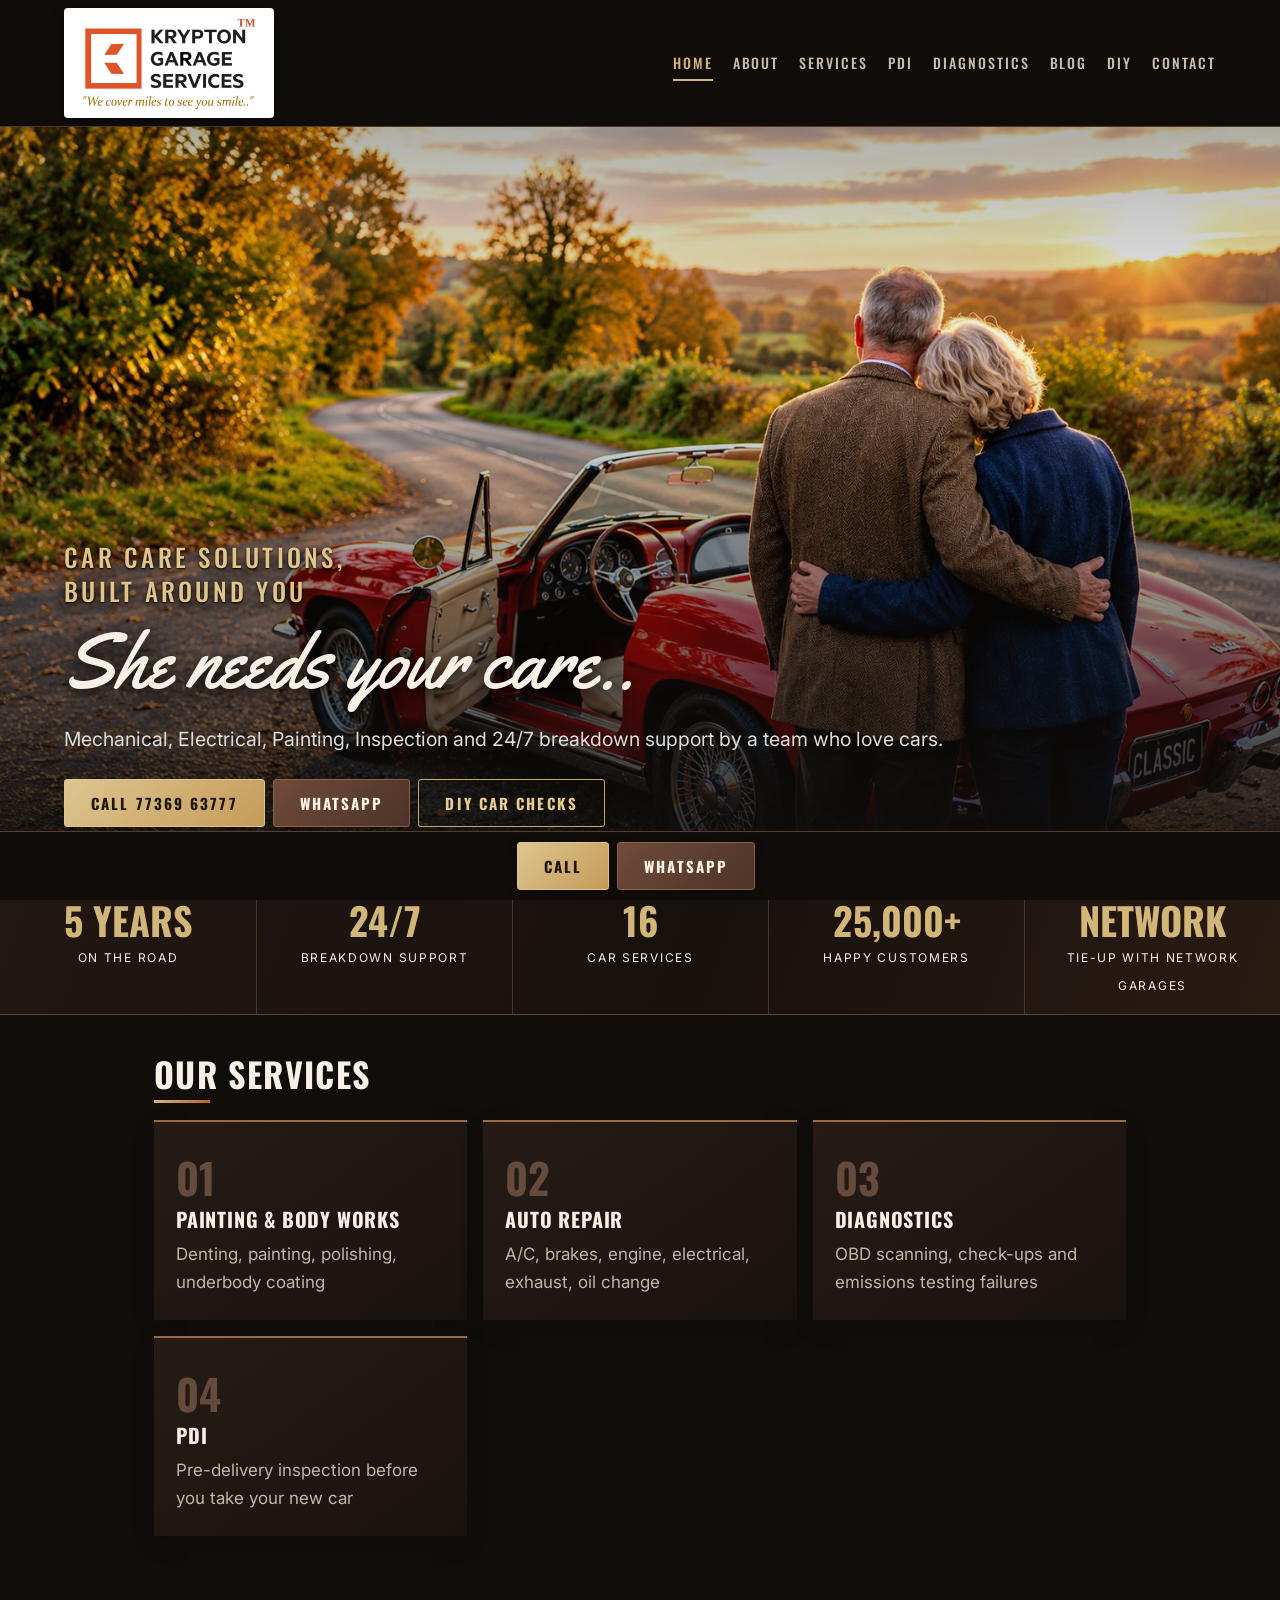
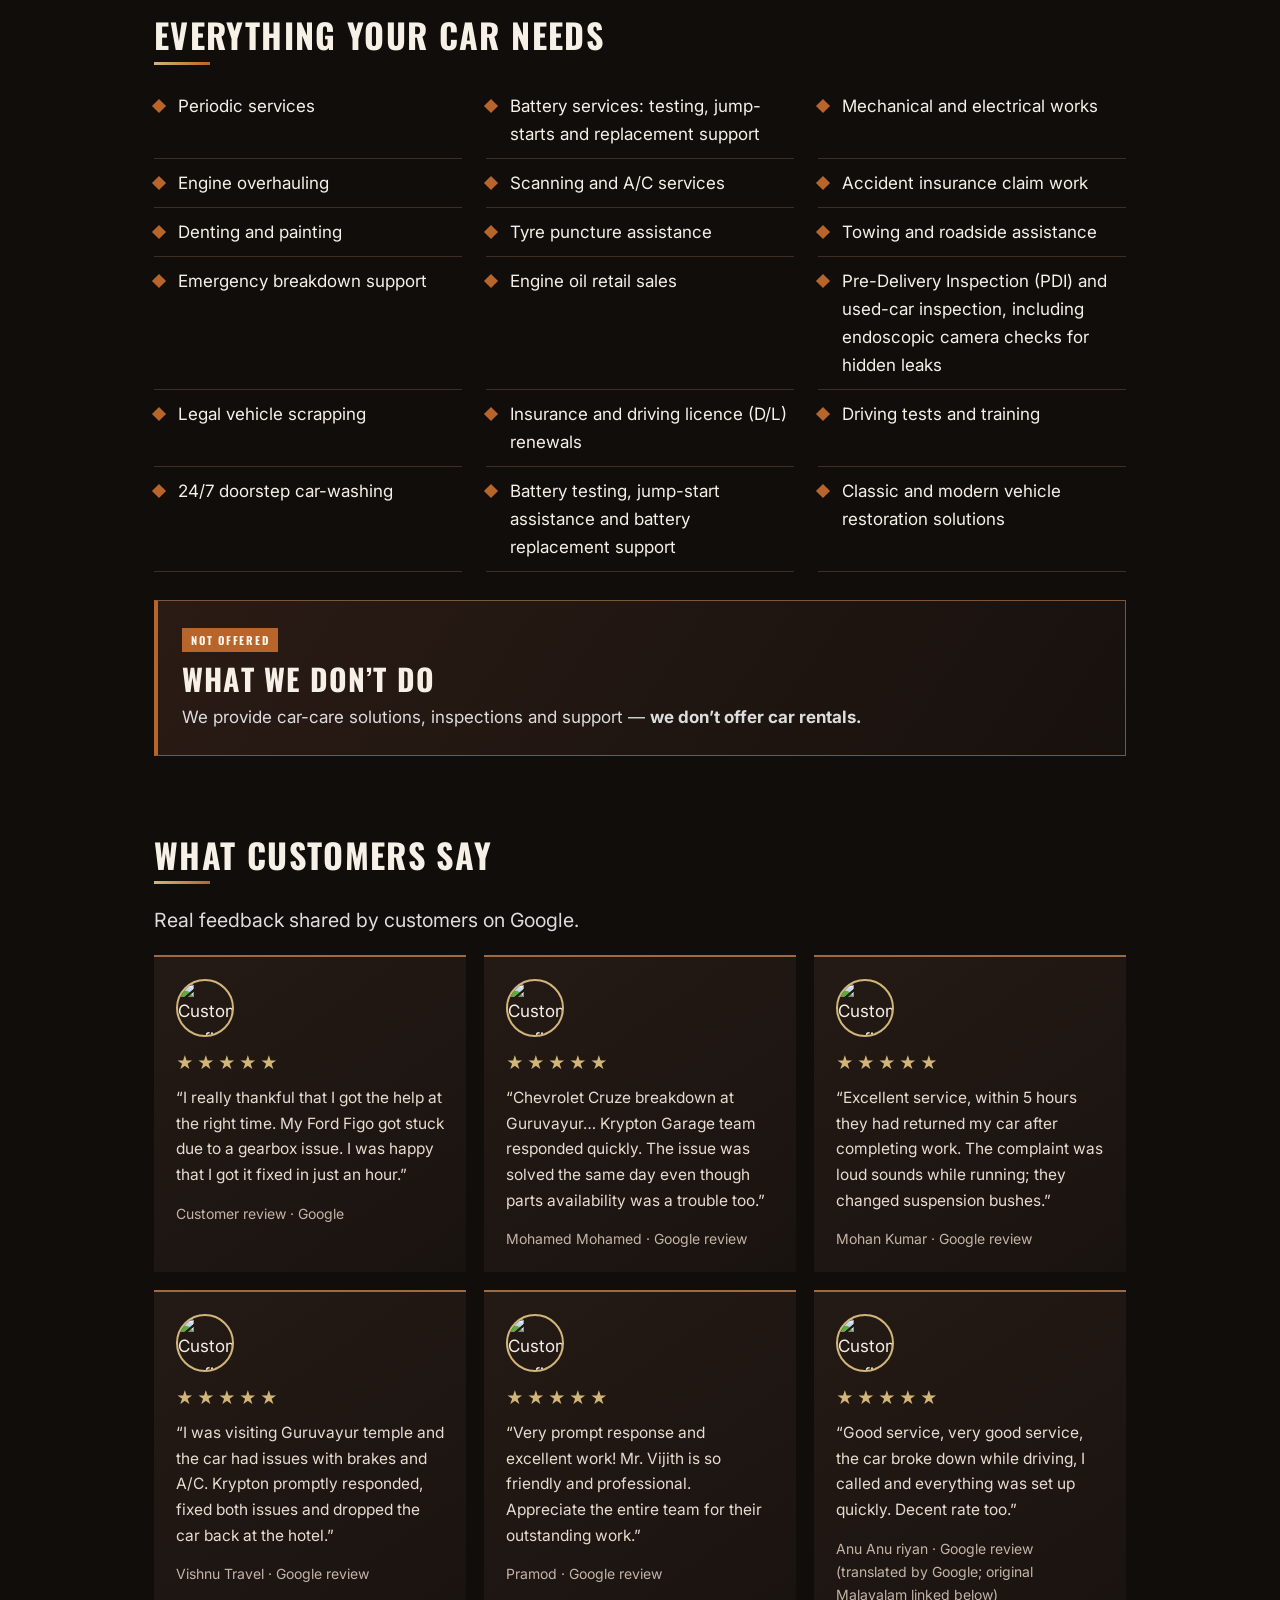
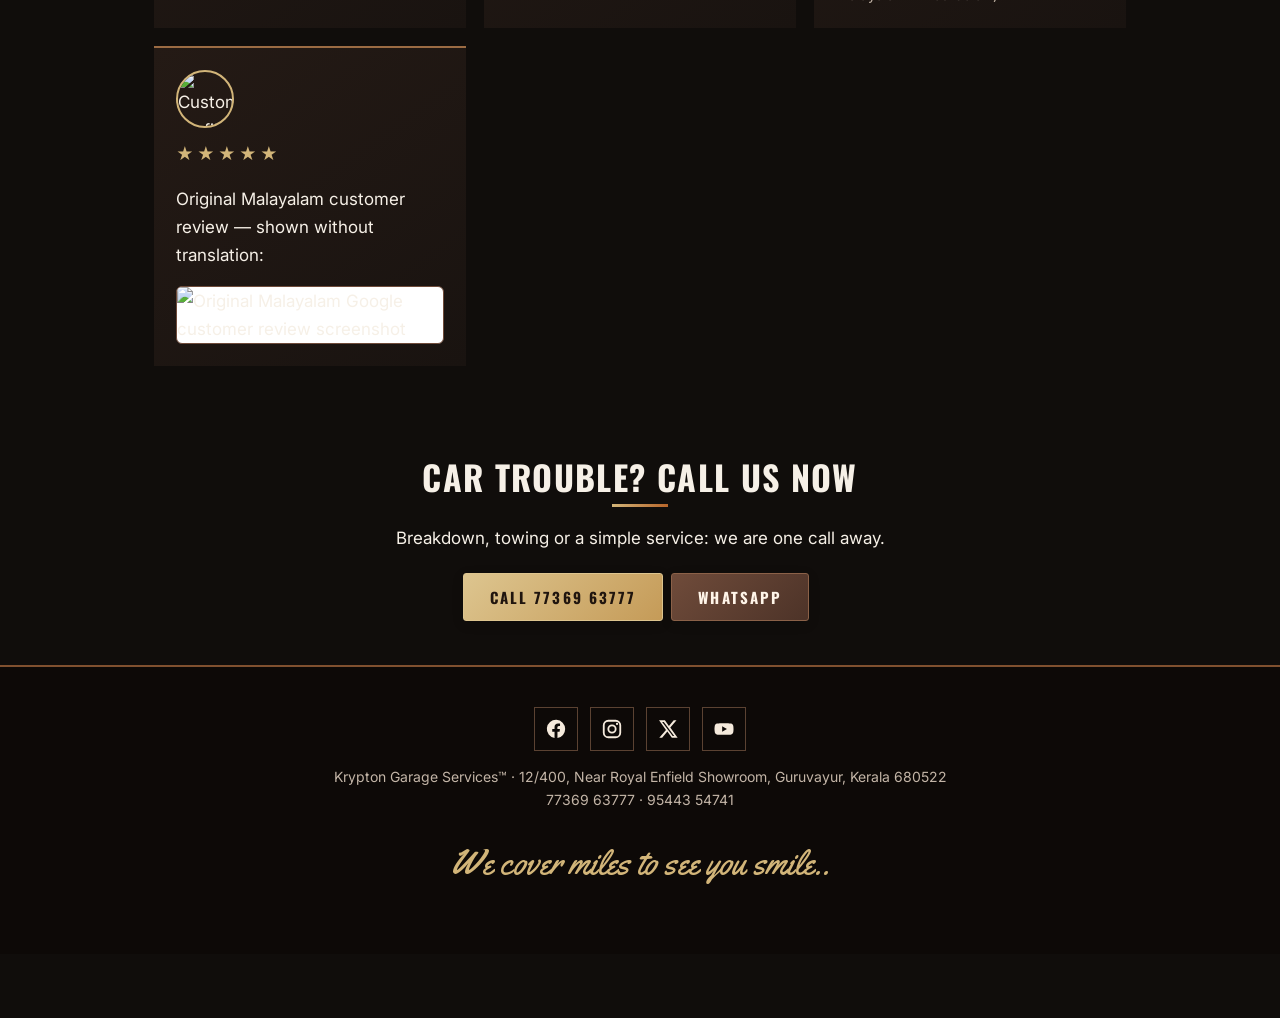
==== commit 2a845718: "Add files via upload" ====
--- a/index.html
+++ b/index.html
@@ -1 +1,9 @@
-<!doctype html><html lang=en><head><meta charset=utf-8><meta name=viewport content="width=device-width,initial-scale=1"><title>Car Service Solutions in Guruvayur, Thrissur | Krypton Garage Services</title><meta name=description content="Krypton Garage Services: car repair, painting, denting, PDI and diagnostics in Guruvayur and Thrissur, with 24/7 breakdown support. Call 77369 63777."><link rel=canonical href="https://kryptongarage.in/"><meta property=og:image content="https://kryptongarage.in/img/cover.jpg"><link rel=preconnect href=https://fonts.googleapis.com><link rel=preconnect href=https://fonts.gstatic.com crossorigin><link href="https://fonts.googleapis.com/css2?family=Oswald:wght@500;700&family=Inter:wght@400;500;600&family=Yellowtail&display=swap" rel=stylesheet><link rel=stylesheet href=style.css><script>document.documentElement.className='js'</script><script type="application/ld+json">{"@context": "https://schema.org", "@type": "AutoRepair", "name": "Krypton Garage Services", "url": "https://kryptongarage.in", "email": "kryptongarageservices@gmail.com", "telephone": ["+917736963777", "+919544354741"], "slogan": "We cover miles to see you smile", "image": "https://kryptongarage.in/img/cover.jpg", "areaServed": ["Guruvayur", "Thrissur"], "address": {"@type": "PostalAddress", "streetAddress": "12/400, Near Royal Enfield Showroom", "addressLocality": "Guruvayur", "addressRegion": "Kerala", "postalCode": "680522", "addressCountry": "IN"}, "geo": {"@type": "GeoCoordinates", "latitude": 10.5840468, "longitude": 76.0393611}, "hasMap": "https://maps.app.goo.gl/5kHXYQaZtr5Z3fxL6", "founder": [{"@type": "Person", "name": "Vijith"}, {"@type": "Person", "name": "Rithesh Rajan"}], "sameAs": ["https://www.facebook.com/kryptongarageservices", "https://www.instagram.com/kryptongarageservices", "https://x.com/KryptonGarage", "https://www.youtube.com/@kryptongarageservices"]}</script></head><body><header><a class=brand href=index.html><img src=img/logo.jpg alt="Krypton Garage Services logo"></a><nav><a href=index.html class=on>Home</a><a href=about.html>About</a><a href=index.html#services>Services</a><a href=pdi.html>PDI</a><a href=vehicle-diagnostics-guruvayur.html>Diagnostics</a><a href=blog.html>Blog</a><a href=contact.html>Contact</a><a href=diy.html>DIY</a></nav></header><section class=hero><img class="sl s1" src=img/cover.jpg alt="Couple admiring a red vintage truck" fetchpriority=high><img class="sl s2" src=img/cover2.jpg alt="Couple admiring a red classic convertible at sunset"><div class=ht>Car Care Solutions, <span class=o>Built Around You</span></div><div class=hc><h1><span class=script>She needs your care..</span></h1><p class=lead>Complete car solutions: mechanical, electrical, painting, inspection and 24/7 breakdown support, by engineers who love cars.</p><a class=btn href='tel:+917736963777'>Call 77369 63777</a><a class='btn wa' href='https://wa.me/917736963777'>WhatsApp</a></div></section><div class=stats><div><b>5 Years</b><span>On the road</span></div><div><b>24/7</b><span>Breakdown support</span></div><div><b>18</b><span>Car services</span></div><div><b>25,000+</b><span>Happy customers</span></div><div><b>Network</b><span>Tie-ups with garages</span></div></div><main><section class="w rv"><h2>Our Services</h2><div class=cards><a href=car-painting-guruvayur.html><em>01</em><h3>Painting &amp; Body Works</h3><p>Denting, painting, polishing, underbody coating</p></a><a href=auto-repair-guruvayur.html><em>02</em><h3>Auto Repair</h3><p>A/C, brakes, engine, electrical, exhaust, oil change</p></a><a href=vehicle-diagnostics-guruvayur.html><em>03</em><h3>Diagnostics</h3><p>OBD scanning, check-ups, emissions testing failures</p></a><a href=pdi.html><em>04</em><h3>PDI</h3><p>Pre-delivery inspection for new and used cars</p></a></div></section><section class="w rv" id=services><h2>Everything your car needs</h2><ul class=list><li>Periodic services</li><li>Mechanical and electrical works</li><li>Engine overhauling</li><li>Scanning and A/C services</li><li>Battery services</li><li>Accident insurance claim work</li><li>Denting and painting</li><li>Restoration services</li><li>Tyre puncture assistance</li><li>Towing and roadside assistance</li><li>Emergency breakdown support</li><li>Taxi services</li><li>Engine oil retail sales</li><li>Pre-Delivery Inspection (PDI) and used-car inspection</li><li>Legal vehicle scrapping</li><li>Insurance and driving licence (D/L) renewals</li><li>Driving tests and training</li><li>24/7 doorstep car washing</li></ul><div class=note><b>Please note:</b> we don’t offer car rentals.</div></section><section class="w rv"><h2>What customers say</h2><div class=revs><figure class=rev><div class=st>★★★★★</div><blockquote>Called Mr. Vijith from Krypton Garage Services for PDI of my new Curvv EV from Thrissur. Although we called him at a short notice, he came all the way till Kuttanellur, on time. I was impressed by the thorough PDI that Vijith did. I’ll strongly recommend him for a PDI for any vehicle.</blockquote><figcaption><img class=av src=img/r4.jpg alt="Kiran Kumar" loading=lazy><span>Kiran Kumar<br>Google review</span></figcaption></figure><figure class=rev><div class=st>★★★★★</div><blockquote>Last night, after visiting the Guruvayoor Temple, we returned to the parking area to take our car, but it wouldn’t start. I searched online for help, and they arrived at the Guruvayoor parking area within 20 minutes and fixed the problem immediately. They ensured the car was in proper condition for us to leave safely.</blockquote><figcaption><img class=av src=img/rv3.jpg alt="Gadha Sasikumar" loading=lazy><span>Gadha Sasikumar<br>Google review</span></figcaption></figure><figure class=rev><div class=st>★★★★★</div><blockquote>Had a very good experience with Krypton Garage Services. What I particularly appreciated was their pick-up and drop facility, which made the whole service process very convenient. They were prompt in responding, kept me informed, and delivered the vehicle on time as promised. The overall experience was smooth and hassle-free. Would definitely recommend them for their professionalism and service.</blockquote><figcaption><img class=av src=img/r1.jpg alt="Sarath Shyam" loading=lazy><span>Sarath Shyam<br>Google review</span></figcaption></figure><figure class=rev><div class=st>★★★★★</div><blockquote>I had a very positive experience with Vijith from Krypton Garage Services. We were visiting Guruvayur for a wedding. When it was time to leave, we discovered that our car wouldn’t start. (In spite of it being a Sunday) Vijith responded promptly to my call and arrived quickly. … Would recommend him for anyone in need of reliable roadside assistance in that area.</blockquote><figcaption><img class=av src=img/rv4.jpg alt="Rema Balaraman" loading=lazy><span>Rema Balaraman<br>Google review</span></figcaption></figure><figure class=rev><div class=st>★★★★★</div><blockquote>Had a clutch issue while travelling to Ernakulam near Mannanthala. The Krypton Garage team quickly came to our location, towed the vehicle to their service centre &amp; got the repairs done. Really happy with their service and the way they handled everything. They even dropped the vehicle at Guruvayoor, where we had reached by bus from Ernakulam. Excellent service and very helpful staff. Highly recommended. Thank you Vijith &amp; Ron</blockquote><figcaption><img class=av src=img/r2.jpg alt="techiedoc" loading=lazy><span>techiedoc<br>Google review</span></figcaption></figure><figure class=rev><div class=st>★★★★★</div><blockquote>I brought my car in for paint touch-ups, dent repairs, and a general service—and I couldn’t be happier with the results. The paint job looks brand new and blends perfectly. They fixed all the dents with great attention to detail, and the servicing was thorough and professional. Staff were friendly, honest, and explained everything clearly. Prices were fair and turnaround time was quick. Definitely my go-to garage from now on!</blockquote><figcaption><img class=av src=img/rv17.jpg alt="Muhammed Jassim" loading=lazy><span>Muhammed Jassim<br>Google review</span></figcaption></figure><figure class=rev><div class=st>★★★★★</div><blockquote>Superb service! Sent us his live location so we know when to expect him. He came as soon as we called and sorted our battery fast. Lovely service and helpful.</blockquote><figcaption><img class=av src=img/r3.jpg alt="Aswathy Pradeep" loading=lazy><span>Aswathy Pradeep<br>Google review</span></figcaption></figure><figure class=rev><div class=st>★★★★★</div><blockquote>I had been facing a coil issue with my car for a long time and showed it to many garages, but no one could properly identify the problem. Finally, I came here, and the team quickly found the exact issue and fixed it perfectly. My car runs smoothly now. Very professional, knowledgeable, and trustworthy service. Highly recommended!</blockquote><figcaption><img class=av src=img/rv14.jpg alt="Nivin Wolf" loading=lazy><span>Nivin Wolf<br>Google review</span></figcaption></figure><figure class=rev><div class=st>★★★★★</div><blockquote>Excellent doorstep service! The team was highly professional and left the car spotless with minimum time consumption. A perfect, hassle-free experience—highly recommended!</blockquote><figcaption><img class=av src=img/rv19.jpg alt="Renuka PS Nair" loading=lazy><span>Renuka PS Nair<br>Google review</span></figcaption></figure><figure class=rev><div class=st>★★★★★</div><blockquote>Excellent service, especially when we needed it most! Our Jaguar met with an accident late at night, and we were honestly quite worried about finding a reliable garage at that hour. We contacted Krypton Garage Services, as their website mentioned late-night availability, and they truly lived up to their promise. … What impressed us the most was their professional expertise, proficiency, willingness to help even at such a late hour, and the speed of their service. On top of that, the cost was very reasonable and economical.</blockquote><figcaption><img class=av src=img/rv8.jpg alt="Libi Rajan" loading=lazy><span>Libi Rajan<br>Google review</span></figcaption></figure></div><p><a class=btn href=reviews.html>Read all reviews</a></p></section><section class="w rv ctr"><h2>Car trouble? Call us now</h2><p>Breakdown, towing or a simple service: we are one call away.</p><a class=btn href='tel:+917736963777'>Call 77369 63777</a><a class='btn wa' href='https://wa.me/917736963777'>WhatsApp</a></section></main><div class=cta><a class=btn href='tel:+917736963777'>Call</a><a class='btn wa' href='https://wa.me/917736963777'>WhatsApp</a></div><footer><div class=soc><a href="https://www.facebook.com/kryptongarageservices" aria-label="Facebook" rel=noopener><svg viewBox="0 0 24 24"><path fill="currentColor" d="M22 12a10 10 0 1 0-11.6 9.9v-7H7.9V12h2.5V9.8c0-2.5 1.5-3.9 3.8-3.9 1.1 0 2.2.2 2.2.2v2.5h-1.3c-1.2 0-1.6.8-1.6 1.6V12h2.8l-.4 2.9h-2.3v7A10 10 0 0 0 22 12z"/></svg></a><a href="https://www.instagram.com/kryptongarageservices" aria-label="Instagram" rel=noopener><svg viewBox="0 0 24 24"><g fill="none" stroke="currentColor" stroke-width="2"><rect x="3" y="3" width="18" height="18" rx="5"/><circle cx="12" cy="12" r="4"/></g><circle cx="17.5" cy="6.5" r="1.2" fill="currentColor"/></svg></a><a href="https://x.com/KryptonGarage" aria-label="X" rel=noopener><svg viewBox="0 0 24 24"><path fill="currentColor" d="M18.2 2.5h3.1l-6.8 7.8 8 11.2h-6.3l-4.9-6.8-5.7 6.8H2.5l7.3-8.4L2.2 2.5h6.4l4.4 6.2 5.2-6.2zm-1.1 17.1h1.7L7.4 4.3H5.6l11.5 15.3z"/></svg></a><a href="https://www.youtube.com/@kryptongarageservices" aria-label="YouTube" rel=noopener><svg viewBox="0 0 24 24"><path fill="currentColor" d="M22 8.2a3 3 0 0 0-2.1-2.1C18 5.6 12 5.6 12 5.6s-6 0-7.9.5A3 3 0 0 0 2 8.2 31 31 0 0 0 1.6 12a31 31 0 0 0 .4 3.8 3 3 0 0 0 2.1 2.1c1.9.5 7.9.5 7.9.5s6 0 7.9-.5a3 3 0 0 0 2.1-2.1c.4-1.3.4-3.8.4-3.8s0-2.5-.4-3.8zM10 15V9l5.2 3z"/></svg></a></div><p>Krypton Garage Services™ · 12/400, Near Royal Enfield Showroom, Guruvayur, Kerala 680522<br>77369 63777 · 95443 54741</p><p class=script>We cover miles to see you smile..</p></footer><script>var o=new IntersectionObserver(function(e){e.forEach(function(x){if(x.isIntersecting){x.target.classList.add('in');o.unobserve(x.target)}})},{threshold:.12});document.querySelectorAll('.rv').forEach(function(e){o.observe(e)})</script></body></html>+<!doctype html><html lang=en><head><meta charset=utf-8><meta name=viewport content="width=device-width,initial-scale=1"><title>Car Service Solutions in Guruvayur, Thrissur | Krypton Garage Services</title><meta name=description content="Krypton Garage Services: car repair, painting, denting, PDI and diagnostics in Guruvayur and Thrissur, with 24/7 breakdown support. Call 77369 63777."><link rel=canonical href="https://kryptongarage.in/"><meta property=og:image content="https://kryptongarage.in/img/cover.jpg"><link rel=preconnect href=https://fonts.googleapis.com><link rel=preconnect href=https://fonts.gstatic.com crossorigin><link href="https://fonts.googleapis.com/css2?family=Oswald:wght@500;700&family=Inter:wght@400;500;600&family=Yellowtail&display=swap" rel=stylesheet><link rel=stylesheet href=style.css><script>document.documentElement.className='js'</script><script type="application/ld+json">{"@context": "https://schema.org", "@type": "AutoRepair", "name": "Krypton Garage Services", "url": "https://kryptongarage.in", "telephone": ["+917736963777", "+919544354741"], "slogan": "We cover miles to see you smile", "image": "https://kryptongarage.in/img/cover.jpg", "areaServed": ["Guruvayur", "Thrissur"], "address": {"@type": "PostalAddress", "streetAddress": "12/400, Near Royal Enfield Showroom", "addressLocality": "Guruvayur", "addressRegion": "Kerala", "postalCode": "680522", "addressCountry": "IN"}, "geo": {"@type": "GeoCoordinates", "latitude": 10.5840468, "longitude": 76.0393611}, "hasMap": "https://maps.app.goo.gl/5kHXYQaZtr5Z3fxL6", "founder": [{"@type": "Person", "name": "Vijith"}, {"@type": "Person", "name": "Rithesh Rajan"}], "sameAs": ["https://www.facebook.com/kryptongarageservices", "https://www.instagram.com/kryptongarageservices", "https://x.com/KryptonGarage", "https://www.youtube.com/@kryptongarageservices"]}</script></head><body><header><a class=brand href=index.html><img src=img/logo.jpg alt="Krypton Garage Services logo"></a><nav><a href=index.html class=on>Home</a><a href=about.html>About</a><a href=index.html#services>Services</a><a href=pdi.html>PDI</a><a href=vehicle-diagnostics-guruvayur.html>Diagnostics</a><a href=blog.html>Blog</a><a href=diy.html>DIY</a><a href=contact.html>Contact</a></nav></header><section class=hero><img class="sl s1" src=img/cover.jpg alt="Couple admiring a red vintage truck" fetchpriority=high><img class="sl s2" src=img/cover2.jpg alt="Couple admiring a red classic convertible at sunset"><div class=hc><span class="k hero-k">CAR CARE SOLUTIONS,<br> BUILT AROUND YOU</span><h1><span class=script>She needs your care..</span></h1><p class=lead>Mechanical, Electrical, Painting, Inspection and 24/7 breakdown support by a team who love cars.</p><a class=btn href='tel:+917736963777'>Call 77369 63777</a><a class='btn wa' href='https://wa.me/917736963777'>WhatsApp</a><a class='btn btn-outline' href='diy.html'>DIY car checks</a></div></section><div class=stats><div><b>5 Years</b><span>On the road</span></div><div><b>24/7</b><span>Breakdown support</span></div><div><b>16</b><span>Car services</span></div><div><b>25,000+</b><span>Happy customers</span></div><div><b>Network</b><span>Tie-up with network garages</span></div></div><main><section class="w rv"><h2>Our Services</h2><div class=cards><a href=car-painting-guruvayur.html><em>01</em><h3>Painting &amp; Body Works</h3><p>Denting, painting, polishing, underbody coating</p></a><a href=auto-repair-guruvayur.html><em>02</em><h3>Auto Repair</h3><p>A/C, brakes, engine, electrical, exhaust, oil change</p></a><a href=vehicle-diagnostics-guruvayur.html><em>03</em><h3>Diagnostics</h3><p>OBD scanning, check-ups and emissions testing failures</p></a><a href=pdi.html><em>04</em><h3>PDI</h3><p>Pre-delivery inspection before you take your new car</p></a></div></section><section class="w rv" id=services><h2>Everything your car needs</h2><ul class=list><li>Periodic services</li><li>Battery services: testing, jump-starts and replacement support</li><li>Mechanical and electrical works</li><li>Engine overhauling</li><li>Scanning and A/C services</li><li>Accident insurance claim work</li><li>Denting and painting</li><li>Tyre puncture assistance</li><li>Towing and roadside assistance</li><li>Emergency breakdown support</li><li>Engine oil retail sales</li><li>Pre-Delivery Inspection (PDI) and used-car inspection, including endoscopic camera checks for hidden leaks</li><li>Legal vehicle scrapping</li><li>Insurance and driving licence (D/L) renewals</li><li>Driving tests and training</li><li>24/7 doorstep car-washing</li><li>Battery testing, jump-start assistance and battery replacement support</li><li>Classic and modern vehicle restoration solutions</li></ul><aside class="no-rental"><span class="rental-mark">NOT OFFERED</span><h3>What we don’t do</h3><p>We provide car-care solutions, inspections and support — <strong>we don’t offer car rentals.</strong></p></aside></section><section class="w rv"><h2>What customers say</h2><p class="lead">Real feedback shared by customers on Google.</p><div class="revs review-photo-grid">
+<figure class="rev"><img class="review-avatar" src="img/review-avatar-01.jpg" alt="Customer profile photo from supplied review"><div class="st">★★★★★</div><blockquote>“I really thankful that I got the help at the right time. My Ford Figo got stuck due to a gearbox issue. I was happy that I got it fixed in just an hour.”</blockquote><figcaption>Customer review · Google</figcaption></figure>
+<figure class="rev"><img class="review-avatar" src="img/review-avatar-02.jpg" alt="Customer profile photo from supplied review"><div class="st">★★★★★</div><blockquote>“Chevrolet Cruze breakdown at Guruvayur… Krypton Garage team responded quickly. The issue was solved the same day even though parts availability was a trouble too.”</blockquote><figcaption>Mohamed Mohamed · Google review</figcaption></figure>
+<figure class="rev"><img class="review-avatar" src="img/review-avatar-03.jpg" alt="Customer profile photo from supplied review"><div class="st">★★★★★</div><blockquote>“Excellent service, within 5 hours they had returned my car after completing work. The complaint was loud sounds while running; they changed suspension bushes.”</blockquote><figcaption>Mohan Kumar · Google review</figcaption></figure>
+<figure class="rev"><img class="review-avatar" src="img/review-avatar-04.jpg" alt="Customer profile photo from supplied review"><div class="st">★★★★★</div><blockquote>“I was visiting Guruvayur temple and the car had issues with brakes and A/C. Krypton promptly responded, fixed both issues and dropped the car back at the hotel.”</blockquote><figcaption>Vishnu Travel · Google review</figcaption></figure>
+<figure class="rev"><img class="review-avatar" src="img/review-avatar-05.jpg" alt="Customer profile photo from supplied review"><div class="st">★★★★★</div><blockquote>“Very prompt response and excellent work! Mr. Vijith is so friendly and professional. Appreciate the entire team for their outstanding work.”</blockquote><figcaption>Pramod · Google review</figcaption></figure>
+<figure class="rev"><img class="review-avatar" src="img/review-avatar-06.jpg" alt="Customer profile photo from supplied review"><div class="st">★★★★★</div><blockquote>“Good service, very good service, the car broke down while driving, I called and everything was set up quickly. Decent rate too.”</blockquote><figcaption>Anu Anu riyan · Google review (translated by Google; original Malayalam linked below)</figcaption></figure>
+<figure class="rev malayalam-review"><img class="review-avatar" src="img/review-avatar-malayalam.jpg" alt="Customer profile photo from supplied Malayalam review"><div class="st">★★★★★</div><p>Original Malayalam customer review — shown without translation:</p><img class="malayalam-proof" src="img/review-malayalam-original.jpg" alt="Original Malayalam Google customer review screenshot"></figure>
+</div></section><section class="w rv ctr"><h2>Car trouble? Call us now</h2><p>Breakdown, towing or a simple service: we are one call away.</p><a class=btn href='tel:+917736963777'>Call 77369 63777</a><a class='btn wa' href='https://wa.me/917736963777'>WhatsApp</a></section></main><div class=cta><a class=btn href='tel:+917736963777'>Call</a><a class='btn wa' href='https://wa.me/917736963777'>WhatsApp</a></div><footer><div class=soc><a href="https://www.facebook.com/kryptongarageservices" aria-label="Facebook" rel=noopener><svg viewBox="0 0 24 24"><path fill="currentColor" d="M22 12a10 10 0 1 0-11.6 9.9v-7H7.9V12h2.5V9.8c0-2.5 1.5-3.9 3.8-3.9 1.1 0 2.2.2 2.2.2v2.5h-1.3c-1.2 0-1.6.8-1.6 1.6V12h2.8l-.4 2.9h-2.3v7A10 10 0 0 0 22 12z"/></svg></a><a href="https://www.instagram.com/kryptongarageservices" aria-label="Instagram" rel=noopener><svg viewBox="0 0 24 24"><g fill="none" stroke="currentColor" stroke-width="2"><rect x="3" y="3" width="18" height="18" rx="5"/><circle cx="12" cy="12" r="4"/></g><circle cx="17.5" cy="6.5" r="1.2" fill="currentColor"/></svg></a><a href="https://x.com/KryptonGarage" aria-label="X" rel=noopener><svg viewBox="0 0 24 24"><path fill="currentColor" d="M18.2 2.5h3.1l-6.8 7.8 8 11.2h-6.3l-4.9-6.8-5.7 6.8H2.5l7.3-8.4L2.2 2.5h6.4l4.4 6.2 5.2-6.2zm-1.1 17.1h1.7L7.4 4.3H5.6l11.5 15.3z"/></svg></a><a href="https://www.youtube.com/@kryptongarageservices" aria-label="YouTube" rel=noopener><svg viewBox="0 0 24 24"><path fill="currentColor" d="M22 8.2a3 3 0 0 0-2.1-2.1C18 5.6 12 5.6 12 5.6s-6 0-7.9.5A3 3 0 0 0 2 8.2 31 31 0 0 0 1.6 12a31 31 0 0 0 .4 3.8 3 3 0 0 0 2.1 2.1c1.9.5 7.9.5 7.9.5s6 0 7.9-.5a3 3 0 0 0 2.1-2.1c.4-1.3.4-3.8.4-3.8s0-2.5-.4-3.8zM10 15V9l5.2 3z"/></svg></a></div><p>Krypton Garage Services™ · 12/400, Near Royal Enfield Showroom, Guruvayur, Kerala 680522<br>77369 63777 · 95443 54741</p><p class=script>We cover miles to see you smile..</p></footer><script>var o=new IntersectionObserver(function(e){e.forEach(function(x){if(x.isIntersecting){x.target.classList.add('in');o.unobserve(x.target)}})},{threshold:.12});document.querySelectorAll('.rv').forEach(function(e){o.observe(e)})</script></body></html>
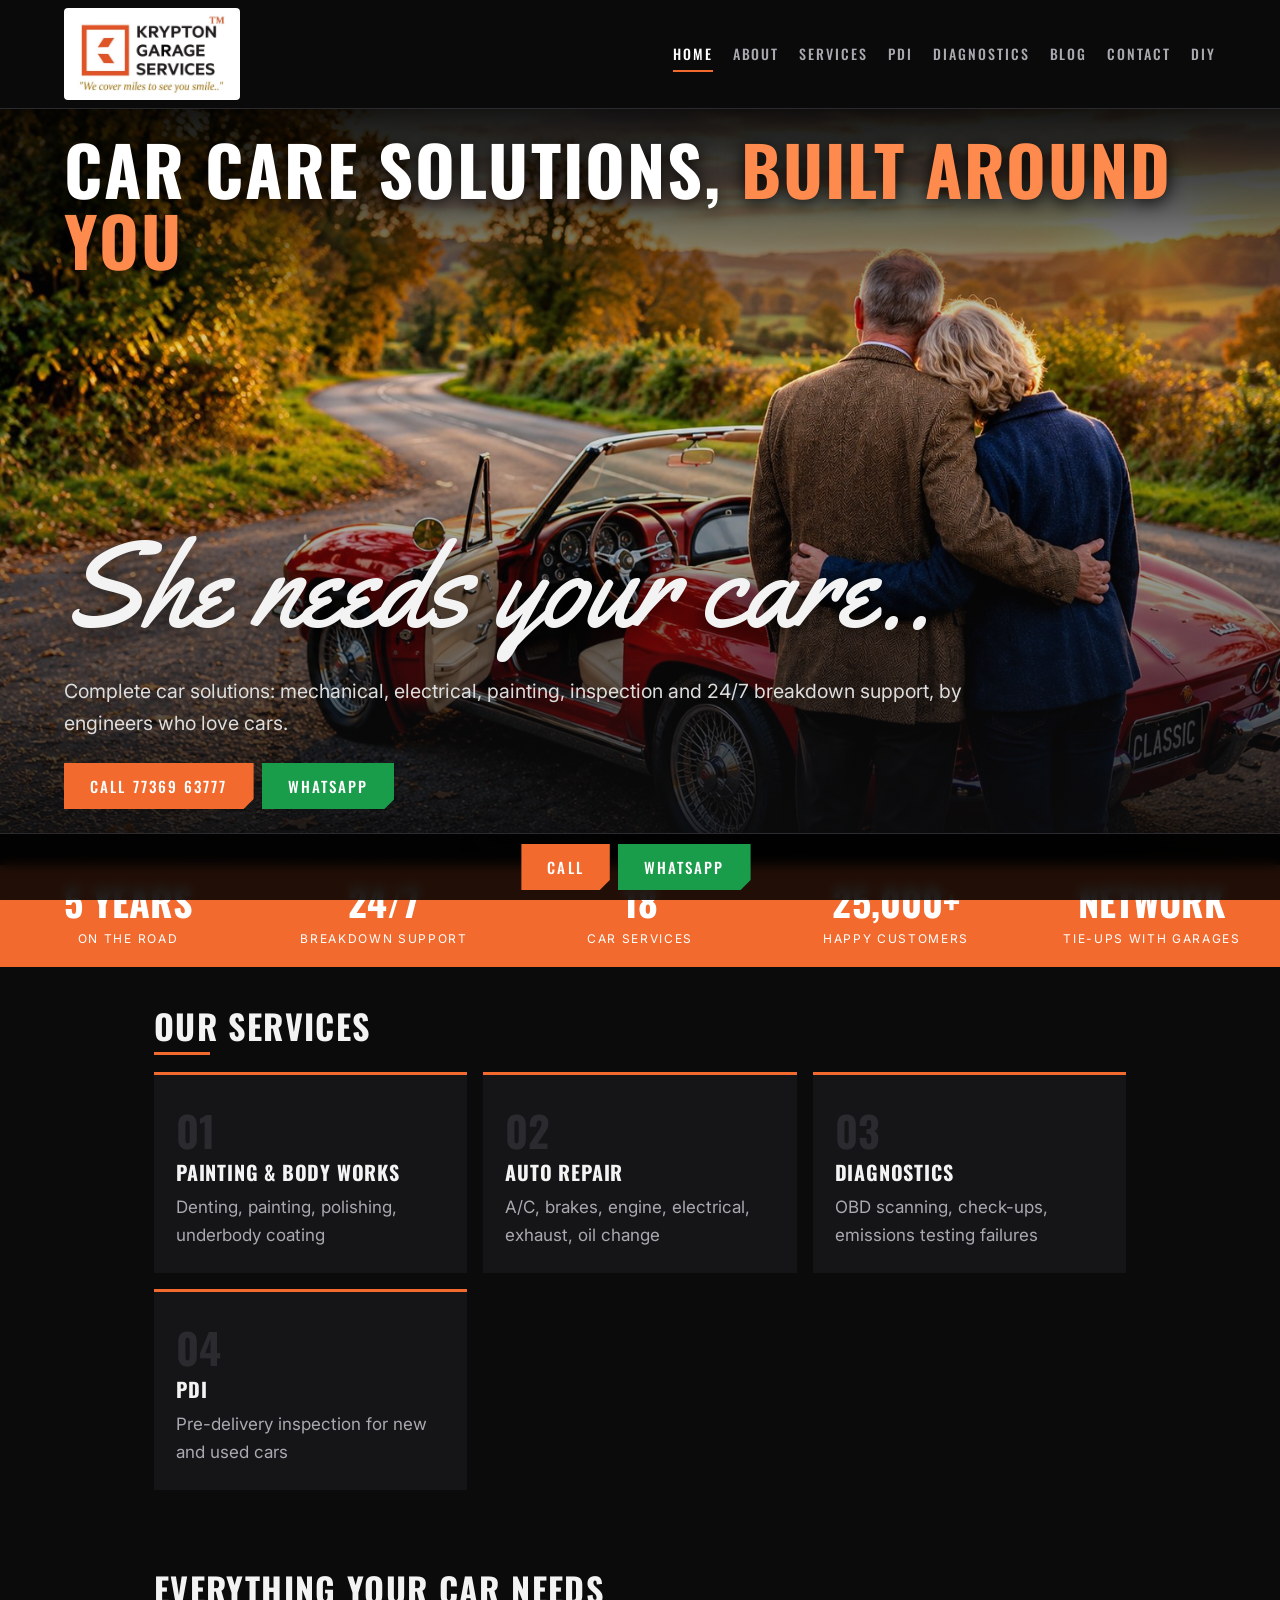
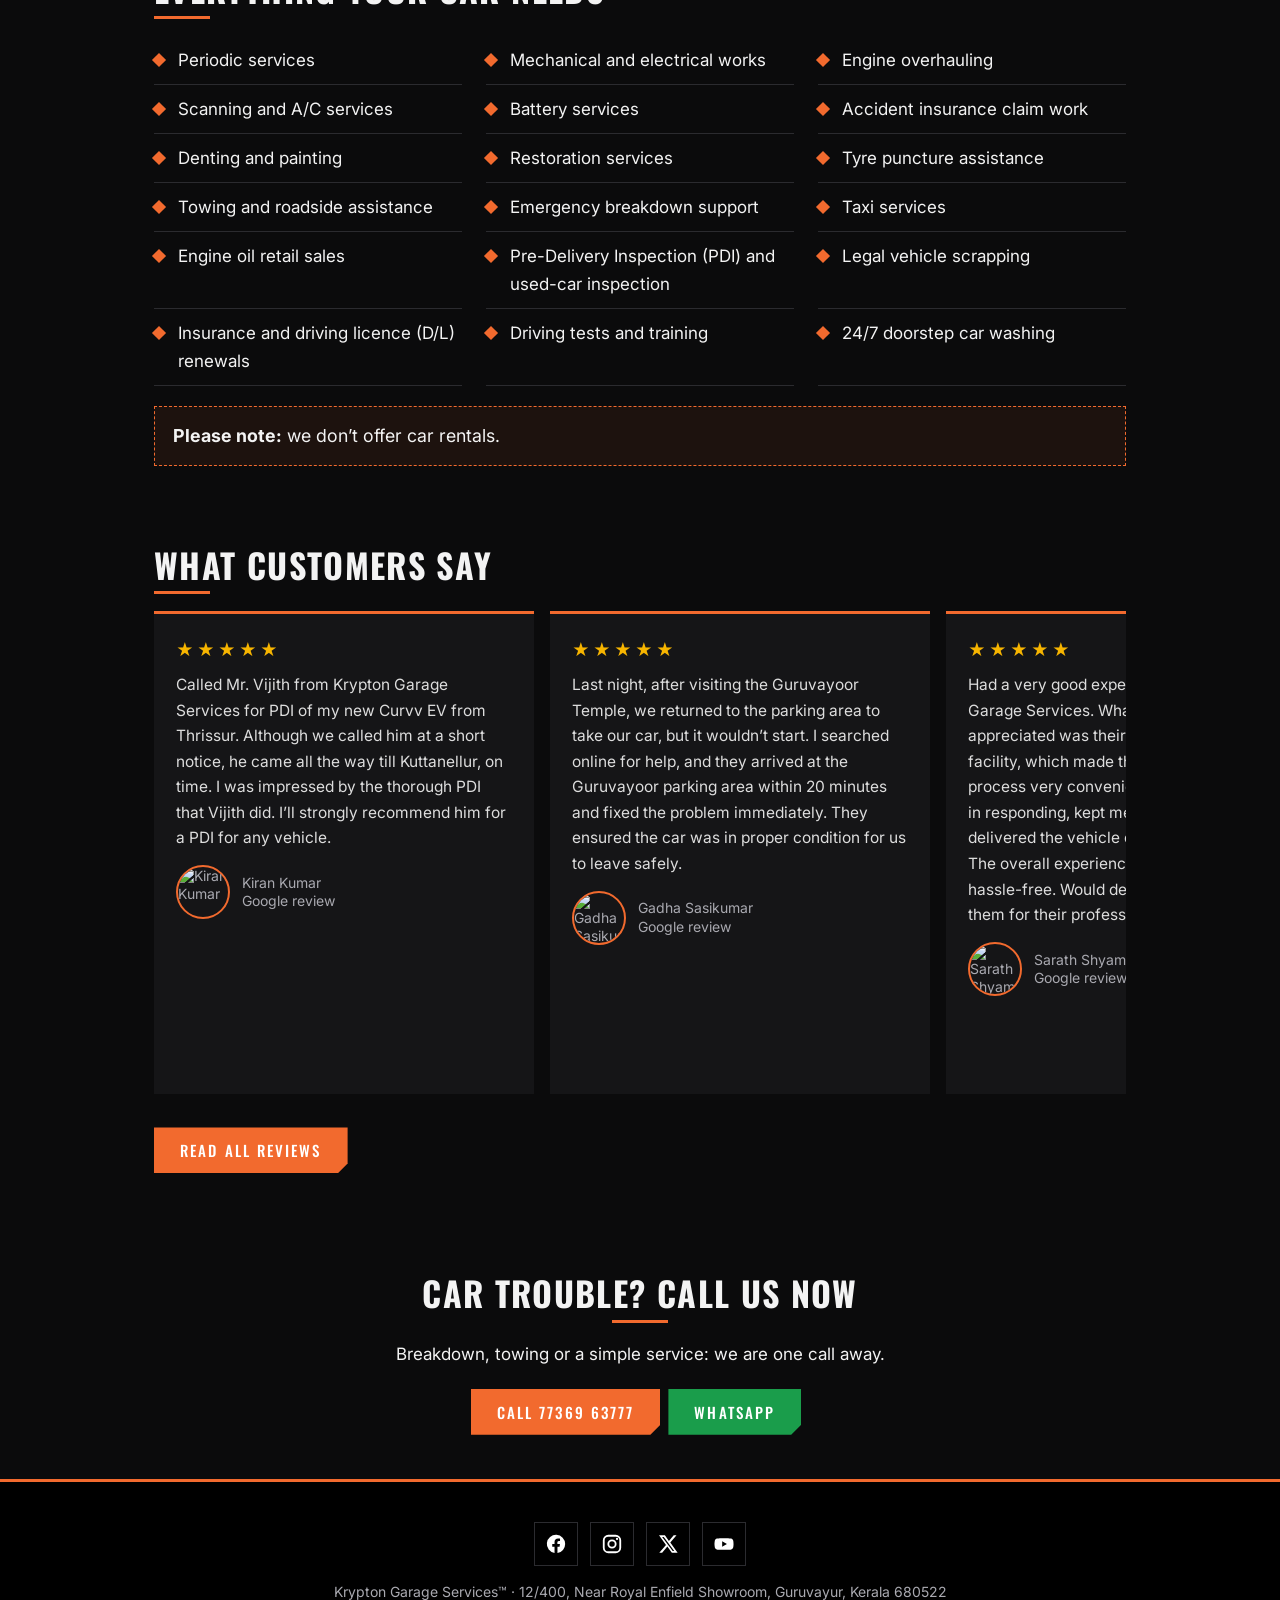
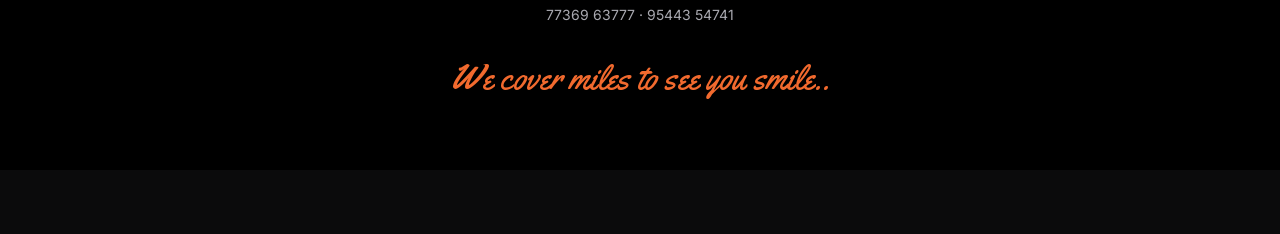
==== commit 6592d120: "Add files via upload" ====
--- a/index.html
+++ b/index.html
@@ -1,9 +1 @@
-<!doctype html><html lang=en><head><meta charset=utf-8><meta name=viewport content="width=device-width,initial-scale=1"><title>Car Service Solutions in Guruvayur, Thrissur | Krypton Garage Services</title><meta name=description content="Krypton Garage Services: car repair, painting, denting, PDI and diagnostics in Guruvayur and Thrissur, with 24/7 breakdown support. Call 77369 63777."><link rel=canonical href="https://kryptongarage.in/"><meta property=og:image content="https://kryptongarage.in/img/cover.jpg"><link rel=preconnect href=https://fonts.googleapis.com><link rel=preconnect href=https://fonts.gstatic.com crossorigin><link href="https://fonts.googleapis.com/css2?family=Oswald:wght@500;700&family=Inter:wght@400;500;600&family=Yellowtail&display=swap" rel=stylesheet><link rel=stylesheet href=style.css><script>document.documentElement.className='js'</script><script type="application/ld+json">{"@context": "https://schema.org", "@type": "AutoRepair", "name": "Krypton Garage Services", "url": "https://kryptongarage.in", "telephone": ["+917736963777", "+919544354741"], "slogan": "We cover miles to see you smile", "image": "https://kryptongarage.in/img/cover.jpg", "areaServed": ["Guruvayur", "Thrissur"], "address": {"@type": "PostalAddress", "streetAddress": "12/400, Near Royal Enfield Showroom", "addressLocality": "Guruvayur", "addressRegion": "Kerala", "postalCode": "680522", "addressCountry": "IN"}, "geo": {"@type": "GeoCoordinates", "latitude": 10.5840468, "longitude": 76.0393611}, "hasMap": "https://maps.app.goo.gl/5kHXYQaZtr5Z3fxL6", "founder": [{"@type": "Person", "name": "Vijith"}, {"@type": "Person", "name": "Rithesh Rajan"}], "sameAs": ["https://www.facebook.com/kryptongarageservices", "https://www.instagram.com/kryptongarageservices", "https://x.com/KryptonGarage", "https://www.youtube.com/@kryptongarageservices"]}</script></head><body><header><a class=brand href=index.html><img src=img/logo.jpg alt="Krypton Garage Services logo"></a><nav><a href=index.html class=on>Home</a><a href=about.html>About</a><a href=index.html#services>Services</a><a href=pdi.html>PDI</a><a href=vehicle-diagnostics-guruvayur.html>Diagnostics</a><a href=blog.html>Blog</a><a href=diy.html>DIY</a><a href=contact.html>Contact</a></nav></header><section class=hero><img class="sl s1" src=img/cover.jpg alt="Couple admiring a red vintage truck" fetchpriority=high><img class="sl s2" src=img/cover2.jpg alt="Couple admiring a red classic convertible at sunset"><div class=hc><span class="k hero-k">CAR CARE SOLUTIONS,<br> BUILT AROUND YOU</span><h1><span class=script>She needs your care..</span></h1><p class=lead>Mechanical, Electrical, Painting, Inspection and 24/7 breakdown support by a team who love cars.</p><a class=btn href='tel:+917736963777'>Call 77369 63777</a><a class='btn wa' href='https://wa.me/917736963777'>WhatsApp</a><a class='btn btn-outline' href='diy.html'>DIY car checks</a></div></section><div class=stats><div><b>5 Years</b><span>On the road</span></div><div><b>24/7</b><span>Breakdown support</span></div><div><b>16</b><span>Car services</span></div><div><b>25,000+</b><span>Happy customers</span></div><div><b>Network</b><span>Tie-up with network garages</span></div></div><main><section class="w rv"><h2>Our Services</h2><div class=cards><a href=car-painting-guruvayur.html><em>01</em><h3>Painting &amp; Body Works</h3><p>Denting, painting, polishing, underbody coating</p></a><a href=auto-repair-guruvayur.html><em>02</em><h3>Auto Repair</h3><p>A/C, brakes, engine, electrical, exhaust, oil change</p></a><a href=vehicle-diagnostics-guruvayur.html><em>03</em><h3>Diagnostics</h3><p>OBD scanning, check-ups and emissions testing failures</p></a><a href=pdi.html><em>04</em><h3>PDI</h3><p>Pre-delivery inspection before you take your new car</p></a></div></section><section class="w rv" id=services><h2>Everything your car needs</h2><ul class=list><li>Periodic services</li><li>Battery services: testing, jump-starts and replacement support</li><li>Mechanical and electrical works</li><li>Engine overhauling</li><li>Scanning and A/C services</li><li>Accident insurance claim work</li><li>Denting and painting</li><li>Tyre puncture assistance</li><li>Towing and roadside assistance</li><li>Emergency breakdown support</li><li>Engine oil retail sales</li><li>Pre-Delivery Inspection (PDI) and used-car inspection, including endoscopic camera checks for hidden leaks</li><li>Legal vehicle scrapping</li><li>Insurance and driving licence (D/L) renewals</li><li>Driving tests and training</li><li>24/7 doorstep car-washing</li><li>Battery testing, jump-start assistance and battery replacement support</li><li>Classic and modern vehicle restoration solutions</li></ul><aside class="no-rental"><span class="rental-mark">NOT OFFERED</span><h3>What we don’t do</h3><p>We provide car-care solutions, inspections and support — <strong>we don’t offer car rentals.</strong></p></aside></section><section class="w rv"><h2>What customers say</h2><p class="lead">Real feedback shared by customers on Google.</p><div class="revs review-photo-grid">
-<figure class="rev"><img class="review-avatar" src="img/review-avatar-01.jpg" alt="Customer profile photo from supplied review"><div class="st">★★★★★</div><blockquote>“I really thankful that I got the help at the right time. My Ford Figo got stuck due to a gearbox issue. I was happy that I got it fixed in just an hour.”</blockquote><figcaption>Customer review · Google</figcaption></figure>
-<figure class="rev"><img class="review-avatar" src="img/review-avatar-02.jpg" alt="Customer profile photo from supplied review"><div class="st">★★★★★</div><blockquote>“Chevrolet Cruze breakdown at Guruvayur… Krypton Garage team responded quickly. The issue was solved the same day even though parts availability was a trouble too.”</blockquote><figcaption>Mohamed Mohamed · Google review</figcaption></figure>
-<figure class="rev"><img class="review-avatar" src="img/review-avatar-03.jpg" alt="Customer profile photo from supplied review"><div class="st">★★★★★</div><blockquote>“Excellent service, within 5 hours they had returned my car after completing work. The complaint was loud sounds while running; they changed suspension bushes.”</blockquote><figcaption>Mohan Kumar · Google review</figcaption></figure>
-<figure class="rev"><img class="review-avatar" src="img/review-avatar-04.jpg" alt="Customer profile photo from supplied review"><div class="st">★★★★★</div><blockquote>“I was visiting Guruvayur temple and the car had issues with brakes and A/C. Krypton promptly responded, fixed both issues and dropped the car back at the hotel.”</blockquote><figcaption>Vishnu Travel · Google review</figcaption></figure>
-<figure class="rev"><img class="review-avatar" src="img/review-avatar-05.jpg" alt="Customer profile photo from supplied review"><div class="st">★★★★★</div><blockquote>“Very prompt response and excellent work! Mr. Vijith is so friendly and professional. Appreciate the entire team for their outstanding work.”</blockquote><figcaption>Pramod · Google review</figcaption></figure>
-<figure class="rev"><img class="review-avatar" src="img/review-avatar-06.jpg" alt="Customer profile photo from supplied review"><div class="st">★★★★★</div><blockquote>“Good service, very good service, the car broke down while driving, I called and everything was set up quickly. Decent rate too.”</blockquote><figcaption>Anu Anu riyan · Google review (translated by Google; original Malayalam linked below)</figcaption></figure>
-<figure class="rev malayalam-review"><img class="review-avatar" src="img/review-avatar-malayalam.jpg" alt="Customer profile photo from supplied Malayalam review"><div class="st">★★★★★</div><p>Original Malayalam customer review — shown without translation:</p><img class="malayalam-proof" src="img/review-malayalam-original.jpg" alt="Original Malayalam Google customer review screenshot"></figure>
-</div></section><section class="w rv ctr"><h2>Car trouble? Call us now</h2><p>Breakdown, towing or a simple service: we are one call away.</p><a class=btn href='tel:+917736963777'>Call 77369 63777</a><a class='btn wa' href='https://wa.me/917736963777'>WhatsApp</a></section></main><div class=cta><a class=btn href='tel:+917736963777'>Call</a><a class='btn wa' href='https://wa.me/917736963777'>WhatsApp</a></div><footer><div class=soc><a href="https://www.facebook.com/kryptongarageservices" aria-label="Facebook" rel=noopener><svg viewBox="0 0 24 24"><path fill="currentColor" d="M22 12a10 10 0 1 0-11.6 9.9v-7H7.9V12h2.5V9.8c0-2.5 1.5-3.9 3.8-3.9 1.1 0 2.2.2 2.2.2v2.5h-1.3c-1.2 0-1.6.8-1.6 1.6V12h2.8l-.4 2.9h-2.3v7A10 10 0 0 0 22 12z"/></svg></a><a href="https://www.instagram.com/kryptongarageservices" aria-label="Instagram" rel=noopener><svg viewBox="0 0 24 24"><g fill="none" stroke="currentColor" stroke-width="2"><rect x="3" y="3" width="18" height="18" rx="5"/><circle cx="12" cy="12" r="4"/></g><circle cx="17.5" cy="6.5" r="1.2" fill="currentColor"/></svg></a><a href="https://x.com/KryptonGarage" aria-label="X" rel=noopener><svg viewBox="0 0 24 24"><path fill="currentColor" d="M18.2 2.5h3.1l-6.8 7.8 8 11.2h-6.3l-4.9-6.8-5.7 6.8H2.5l7.3-8.4L2.2 2.5h6.4l4.4 6.2 5.2-6.2zm-1.1 17.1h1.7L7.4 4.3H5.6l11.5 15.3z"/></svg></a><a href="https://www.youtube.com/@kryptongarageservices" aria-label="YouTube" rel=noopener><svg viewBox="0 0 24 24"><path fill="currentColor" d="M22 8.2a3 3 0 0 0-2.1-2.1C18 5.6 12 5.6 12 5.6s-6 0-7.9.5A3 3 0 0 0 2 8.2 31 31 0 0 0 1.6 12a31 31 0 0 0 .4 3.8 3 3 0 0 0 2.1 2.1c1.9.5 7.9.5 7.9.5s6 0 7.9-.5a3 3 0 0 0 2.1-2.1c.4-1.3.4-3.8.4-3.8s0-2.5-.4-3.8zM10 15V9l5.2 3z"/></svg></a></div><p>Krypton Garage Services™ · 12/400, Near Royal Enfield Showroom, Guruvayur, Kerala 680522<br>77369 63777 · 95443 54741</p><p class=script>We cover miles to see you smile..</p></footer><script>var o=new IntersectionObserver(function(e){e.forEach(function(x){if(x.isIntersecting){x.target.classList.add('in');o.unobserve(x.target)}})},{threshold:.12});document.querySelectorAll('.rv').forEach(function(e){o.observe(e)})</script></body></html>+<!doctype html><html lang=en><head><meta charset=utf-8><meta name=viewport content="width=device-width,initial-scale=1"><title>Car Service Solutions in Guruvayur, Thrissur | Krypton Garage Services</title><meta name=description content="Krypton Garage Services: car repair, painting, denting, PDI and diagnostics in Guruvayur and Thrissur, with 24/7 breakdown support. Call 77369 63777."><link rel=canonical href="https://kryptongarage.in/"><meta property=og:image content="https://kryptongarage.in/img/cover.jpg"><link rel=preconnect href=https://fonts.googleapis.com><link rel=preconnect href=https://fonts.gstatic.com crossorigin><link href="https://fonts.googleapis.com/css2?family=Oswald:wght@500;700&family=Inter:wght@400;500;600&family=Yellowtail&display=swap" rel=stylesheet><link rel=stylesheet href=style.css><script>document.documentElement.className='js'</script><script type="application/ld+json">{"@context": "https://schema.org", "@type": "AutoRepair", "name": "Krypton Garage Services", "url": "https://kryptongarage.in", "email": "kryptongarageservices@gmail.com", "telephone": ["+917736963777", "+919544354741"], "slogan": "We cover miles to see you smile", "image": "https://kryptongarage.in/img/cover.jpg", "areaServed": ["Guruvayur", "Thrissur"], "address": {"@type": "PostalAddress", "streetAddress": "12/400, Near Royal Enfield Showroom", "addressLocality": "Guruvayur", "addressRegion": "Kerala", "postalCode": "680522", "addressCountry": "IN"}, "geo": {"@type": "GeoCoordinates", "latitude": 10.5840468, "longitude": 76.0393611}, "hasMap": "https://maps.app.goo.gl/5kHXYQaZtr5Z3fxL6", "founder": [{"@type": "Person", "name": "Vijith"}, {"@type": "Person", "name": "Rithesh Rajan"}], "sameAs": ["https://www.facebook.com/kryptongarageservices", "https://www.instagram.com/kryptongarageservices", "https://x.com/KryptonGarage", "https://www.youtube.com/@kryptongarageservices"]}</script></head><body><header><a class=brand href=index.html><img src=img/logo.jpg alt="Krypton Garage Services logo"></a><nav><a href=index.html class=on>Home</a><a href=about.html>About</a><a href=index.html#services>Services</a><a href=pdi.html>PDI</a><a href=vehicle-diagnostics-guruvayur.html>Diagnostics</a><a href=blog.html>Blog</a><a href=contact.html>Contact</a><a href=diy.html>DIY</a></nav></header><section class=hero><img class="sl s1" src=img/cover.jpg alt="Couple admiring a red vintage truck" fetchpriority=high><img class="sl s2" src=img/cover2.jpg alt="Couple admiring a red classic convertible at sunset"><div class=ht>Car Care Solutions, <span class=o>Built Around You</span></div><div class=hc><h1><span class=script>She needs your care..</span></h1><p class=lead>Complete car solutions: mechanical, electrical, painting, inspection and 24/7 breakdown support, by engineers who love cars.</p><a class=btn href='tel:+917736963777'>Call 77369 63777</a><a class='btn wa' href='https://wa.me/917736963777'>WhatsApp</a></div></section><div class=stats><div><b>5 Years</b><span>On the road</span></div><div><b>24/7</b><span>Breakdown support</span></div><div><b>18</b><span>Car services</span></div><div><b>25,000+</b><span>Happy customers</span></div><div><b>Network</b><span>Tie-ups with garages</span></div></div><main><section class="w rv"><h2>Our Services</h2><div class=cards><a href=car-painting-guruvayur.html><em>01</em><h3>Painting &amp; Body Works</h3><p>Denting, painting, polishing, underbody coating</p></a><a href=auto-repair-guruvayur.html><em>02</em><h3>Auto Repair</h3><p>A/C, brakes, engine, electrical, exhaust, oil change</p></a><a href=vehicle-diagnostics-guruvayur.html><em>03</em><h3>Diagnostics</h3><p>OBD scanning, check-ups, emissions testing failures</p></a><a href=pdi.html><em>04</em><h3>PDI</h3><p>Pre-delivery inspection for new and used cars</p></a></div></section><section class="w rv" id=services><h2>Everything your car needs</h2><ul class=list><li>Periodic services</li><li>Mechanical and electrical works</li><li>Engine overhauling</li><li>Scanning and A/C services</li><li>Battery services</li><li>Accident insurance claim work</li><li>Denting and painting</li><li>Restoration services</li><li>Tyre puncture assistance</li><li>Towing and roadside assistance</li><li>Emergency breakdown support</li><li>Taxi services</li><li>Engine oil retail sales</li><li>Pre-Delivery Inspection (PDI) and used-car inspection</li><li>Legal vehicle scrapping</li><li>Insurance and driving licence (D/L) renewals</li><li>Driving tests and training</li><li>24/7 doorstep car washing</li></ul><div class=note><b>Please note:</b> we don’t offer car rentals.</div></section><section class="w rv"><h2>What customers say</h2><div class=revs><figure class=rev><div class=st>★★★★★</div><blockquote>Called Mr. Vijith from Krypton Garage Services for PDI of my new Curvv EV from Thrissur. Although we called him at a short notice, he came all the way till Kuttanellur, on time. I was impressed by the thorough PDI that Vijith did. I’ll strongly recommend him for a PDI for any vehicle.</blockquote><figcaption><img class=av src=img/r4.jpg alt="Kiran Kumar" loading=lazy><span>Kiran Kumar<br>Google review</span></figcaption></figure><figure class=rev><div class=st>★★★★★</div><blockquote>Last night, after visiting the Guruvayoor Temple, we returned to the parking area to take our car, but it wouldn’t start. I searched online for help, and they arrived at the Guruvayoor parking area within 20 minutes and fixed the problem immediately. They ensured the car was in proper condition for us to leave safely.</blockquote><figcaption><img class=av src=img/rv3.jpg alt="Gadha Sasikumar" loading=lazy><span>Gadha Sasikumar<br>Google review</span></figcaption></figure><figure class=rev><div class=st>★★★★★</div><blockquote>Had a very good experience with Krypton Garage Services. What I particularly appreciated was their pick-up and drop facility, which made the whole service process very convenient. They were prompt in responding, kept me informed, and delivered the vehicle on time as promised. The overall experience was smooth and hassle-free. Would definitely recommend them for their professionalism and service.</blockquote><figcaption><img class=av src=img/r1.jpg alt="Sarath Shyam" loading=lazy><span>Sarath Shyam<br>Google review</span></figcaption></figure><figure class=rev><div class=st>★★★★★</div><blockquote>I had a very positive experience with Vijith from Krypton Garage Services. We were visiting Guruvayur for a wedding. When it was time to leave, we discovered that our car wouldn’t start. (In spite of it being a Sunday) Vijith responded promptly to my call and arrived quickly. … Would recommend him for anyone in need of reliable roadside assistance in that area.</blockquote><figcaption><img class=av src=img/rv4.jpg alt="Rema Balaraman" loading=lazy><span>Rema Balaraman<br>Google review</span></figcaption></figure><figure class=rev><div class=st>★★★★★</div><blockquote>Had a clutch issue while travelling to Ernakulam near Mannanthala. The Krypton Garage team quickly came to our location, towed the vehicle to their service centre &amp; got the repairs done. Really happy with their service and the way they handled everything. They even dropped the vehicle at Guruvayoor, where we had reached by bus from Ernakulam. Excellent service and very helpful staff. Highly recommended. Thank you Vijith &amp; Ron</blockquote><figcaption><img class=av src=img/r2.jpg alt="techiedoc" loading=lazy><span>techiedoc<br>Google review</span></figcaption></figure><figure class=rev><div class=st>★★★★★</div><blockquote>I brought my car in for paint touch-ups, dent repairs, and a general service—and I couldn’t be happier with the results. The paint job looks brand new and blends perfectly. They fixed all the dents with great attention to detail, and the servicing was thorough and professional. Staff were friendly, honest, and explained everything clearly. Prices were fair and turnaround time was quick. Definitely my go-to garage from now on!</blockquote><figcaption><img class=av src=img/rv17.jpg alt="Muhammed Jassim" loading=lazy><span>Muhammed Jassim<br>Google review</span></figcaption></figure><figure class=rev><div class=st>★★★★★</div><blockquote>Superb service! Sent us his live location so we know when to expect him. He came as soon as we called and sorted our battery fast. Lovely service and helpful.</blockquote><figcaption><img class=av src=img/r3.jpg alt="Aswathy Pradeep" loading=lazy><span>Aswathy Pradeep<br>Google review</span></figcaption></figure><figure class=rev><div class=st>★★★★★</div><blockquote>I had been facing a coil issue with my car for a long time and showed it to many garages, but no one could properly identify the problem. Finally, I came here, and the team quickly found the exact issue and fixed it perfectly. My car runs smoothly now. Very professional, knowledgeable, and trustworthy service. Highly recommended!</blockquote><figcaption><img class=av src=img/rv14.jpg alt="Nivin Wolf" loading=lazy><span>Nivin Wolf<br>Google review</span></figcaption></figure><figure class=rev><div class=st>★★★★★</div><blockquote>Excellent doorstep service! The team was highly professional and left the car spotless with minimum time consumption. A perfect, hassle-free experience—highly recommended!</blockquote><figcaption><img class=av src=img/rv19.jpg alt="Renuka PS Nair" loading=lazy><span>Renuka PS Nair<br>Google review</span></figcaption></figure><figure class=rev><div class=st>★★★★★</div><blockquote>Excellent service, especially when we needed it most! Our Jaguar met with an accident late at night, and we were honestly quite worried about finding a reliable garage at that hour. We contacted Krypton Garage Services, as their website mentioned late-night availability, and they truly lived up to their promise. … What impressed us the most was their professional expertise, proficiency, willingness to help even at such a late hour, and the speed of their service. On top of that, the cost was very reasonable and economical.</blockquote><figcaption><img class=av src=img/rv8.jpg alt="Libi Rajan" loading=lazy><span>Libi Rajan<br>Google review</span></figcaption></figure></div><p><a class=btn href=reviews.html>Read all reviews</a></p></section><section class="w rv ctr"><h2>Car trouble? Call us now</h2><p>Breakdown, towing or a simple service: we are one call away.</p><a class=btn href='tel:+917736963777'>Call 77369 63777</a><a class='btn wa' href='https://wa.me/917736963777'>WhatsApp</a></section></main><div class=cta><a class=btn href='tel:+917736963777'>Call</a><a class='btn wa' href='https://wa.me/917736963777'>WhatsApp</a></div><footer><div class=soc><a href="https://www.facebook.com/kryptongarageservices" aria-label="Facebook" rel=noopener><svg viewBox="0 0 24 24"><path fill="currentColor" d="M22 12a10 10 0 1 0-11.6 9.9v-7H7.9V12h2.5V9.8c0-2.5 1.5-3.9 3.8-3.9 1.1 0 2.2.2 2.2.2v2.5h-1.3c-1.2 0-1.6.8-1.6 1.6V12h2.8l-.4 2.9h-2.3v7A10 10 0 0 0 22 12z"/></svg></a><a href="https://www.instagram.com/kryptongarageservices" aria-label="Instagram" rel=noopener><svg viewBox="0 0 24 24"><g fill="none" stroke="currentColor" stroke-width="2"><rect x="3" y="3" width="18" height="18" rx="5"/><circle cx="12" cy="12" r="4"/></g><circle cx="17.5" cy="6.5" r="1.2" fill="currentColor"/></svg></a><a href="https://x.com/KryptonGarage" aria-label="X" rel=noopener><svg viewBox="0 0 24 24"><path fill="currentColor" d="M18.2 2.5h3.1l-6.8 7.8 8 11.2h-6.3l-4.9-6.8-5.7 6.8H2.5l7.3-8.4L2.2 2.5h6.4l4.4 6.2 5.2-6.2zm-1.1 17.1h1.7L7.4 4.3H5.6l11.5 15.3z"/></svg></a><a href="https://www.youtube.com/@kryptongarageservices" aria-label="YouTube" rel=noopener><svg viewBox="0 0 24 24"><path fill="currentColor" d="M22 8.2a3 3 0 0 0-2.1-2.1C18 5.6 12 5.6 12 5.6s-6 0-7.9.5A3 3 0 0 0 2 8.2 31 31 0 0 0 1.6 12a31 31 0 0 0 .4 3.8 3 3 0 0 0 2.1 2.1c1.9.5 7.9.5 7.9.5s6 0 7.9-.5a3 3 0 0 0 2.1-2.1c.4-1.3.4-3.8.4-3.8s0-2.5-.4-3.8zM10 15V9l5.2 3z"/></svg></a></div><p>Krypton Garage Services™ · 12/400, Near Royal Enfield Showroom, Guruvayur, Kerala 680522<br>77369 63777 · 95443 54741</p><p class=script>We cover miles to see you smile..</p></footer><script>var o=new IntersectionObserver(function(e){e.forEach(function(x){if(x.isIntersecting){x.target.classList.add('in');o.unobserve(x.target)}})},{threshold:.12});document.querySelectorAll('.rv').forEach(function(e){o.observe(e)})</script></body></html>
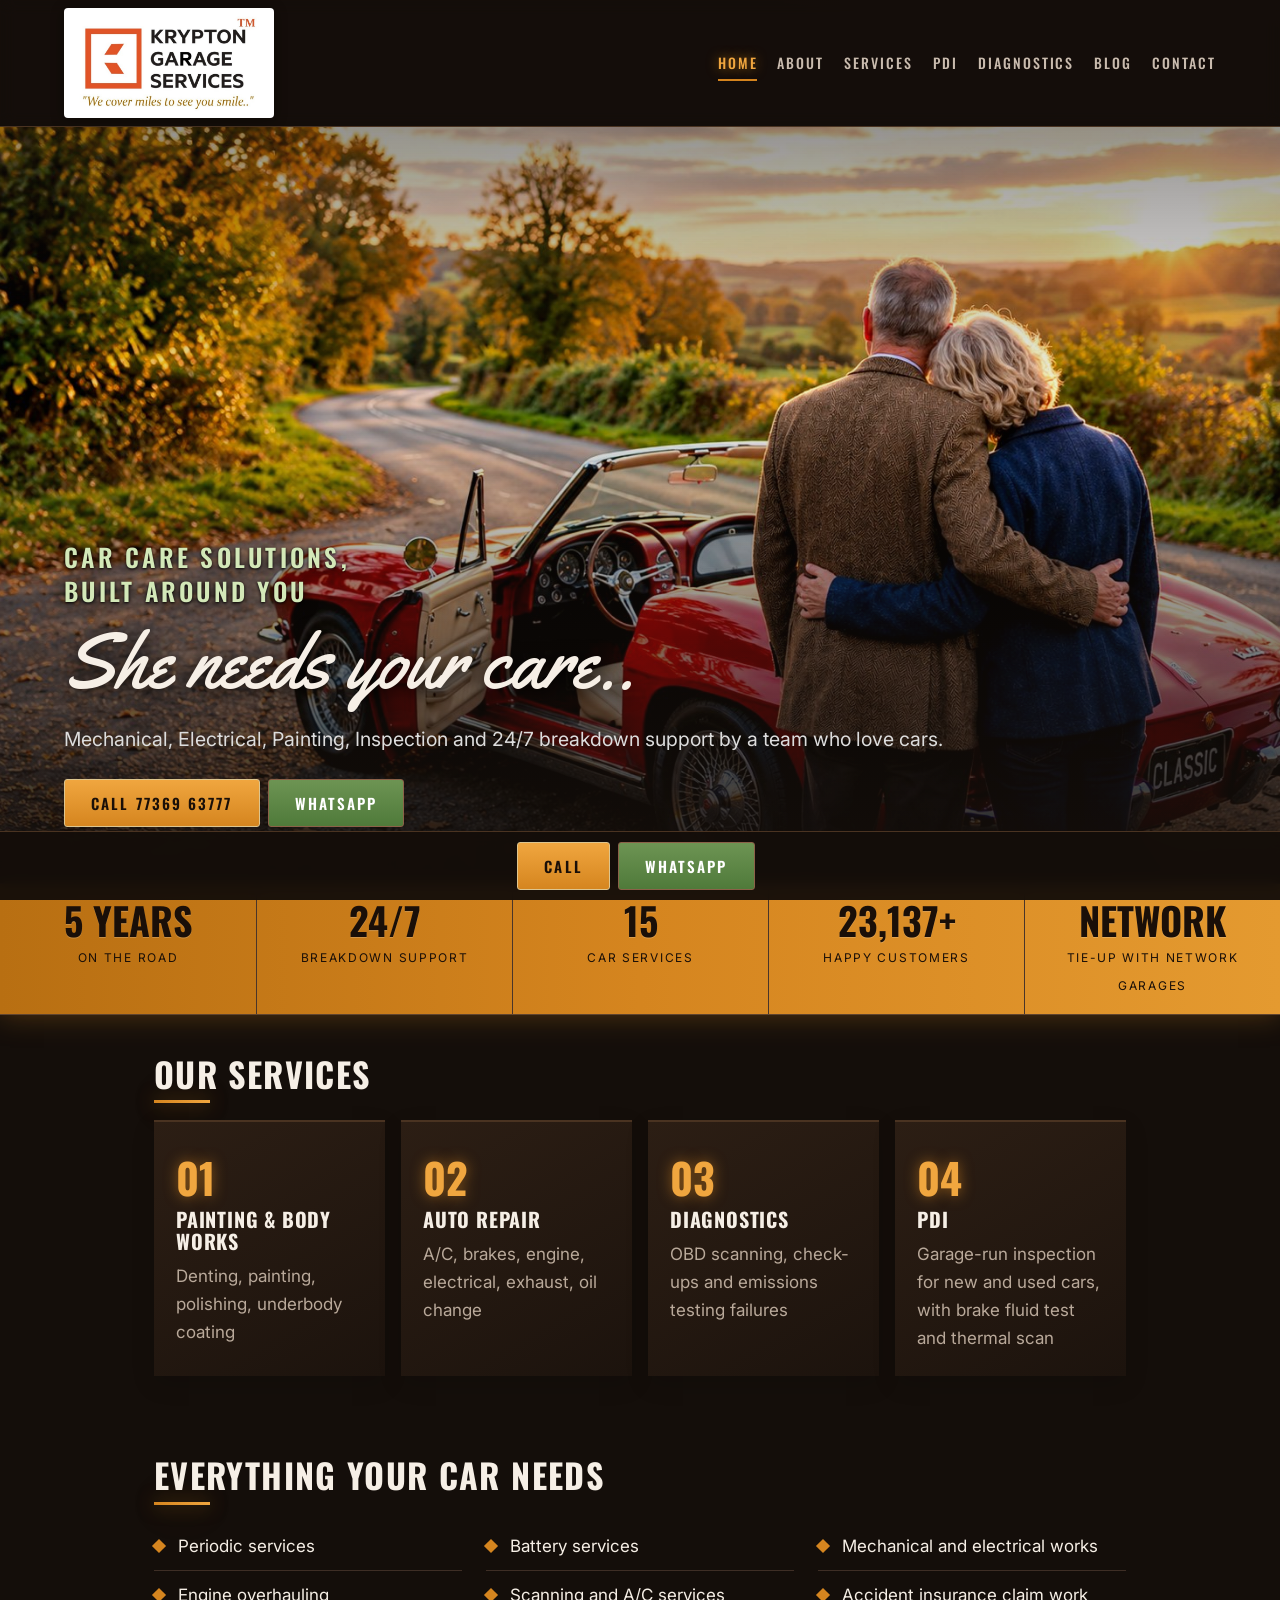
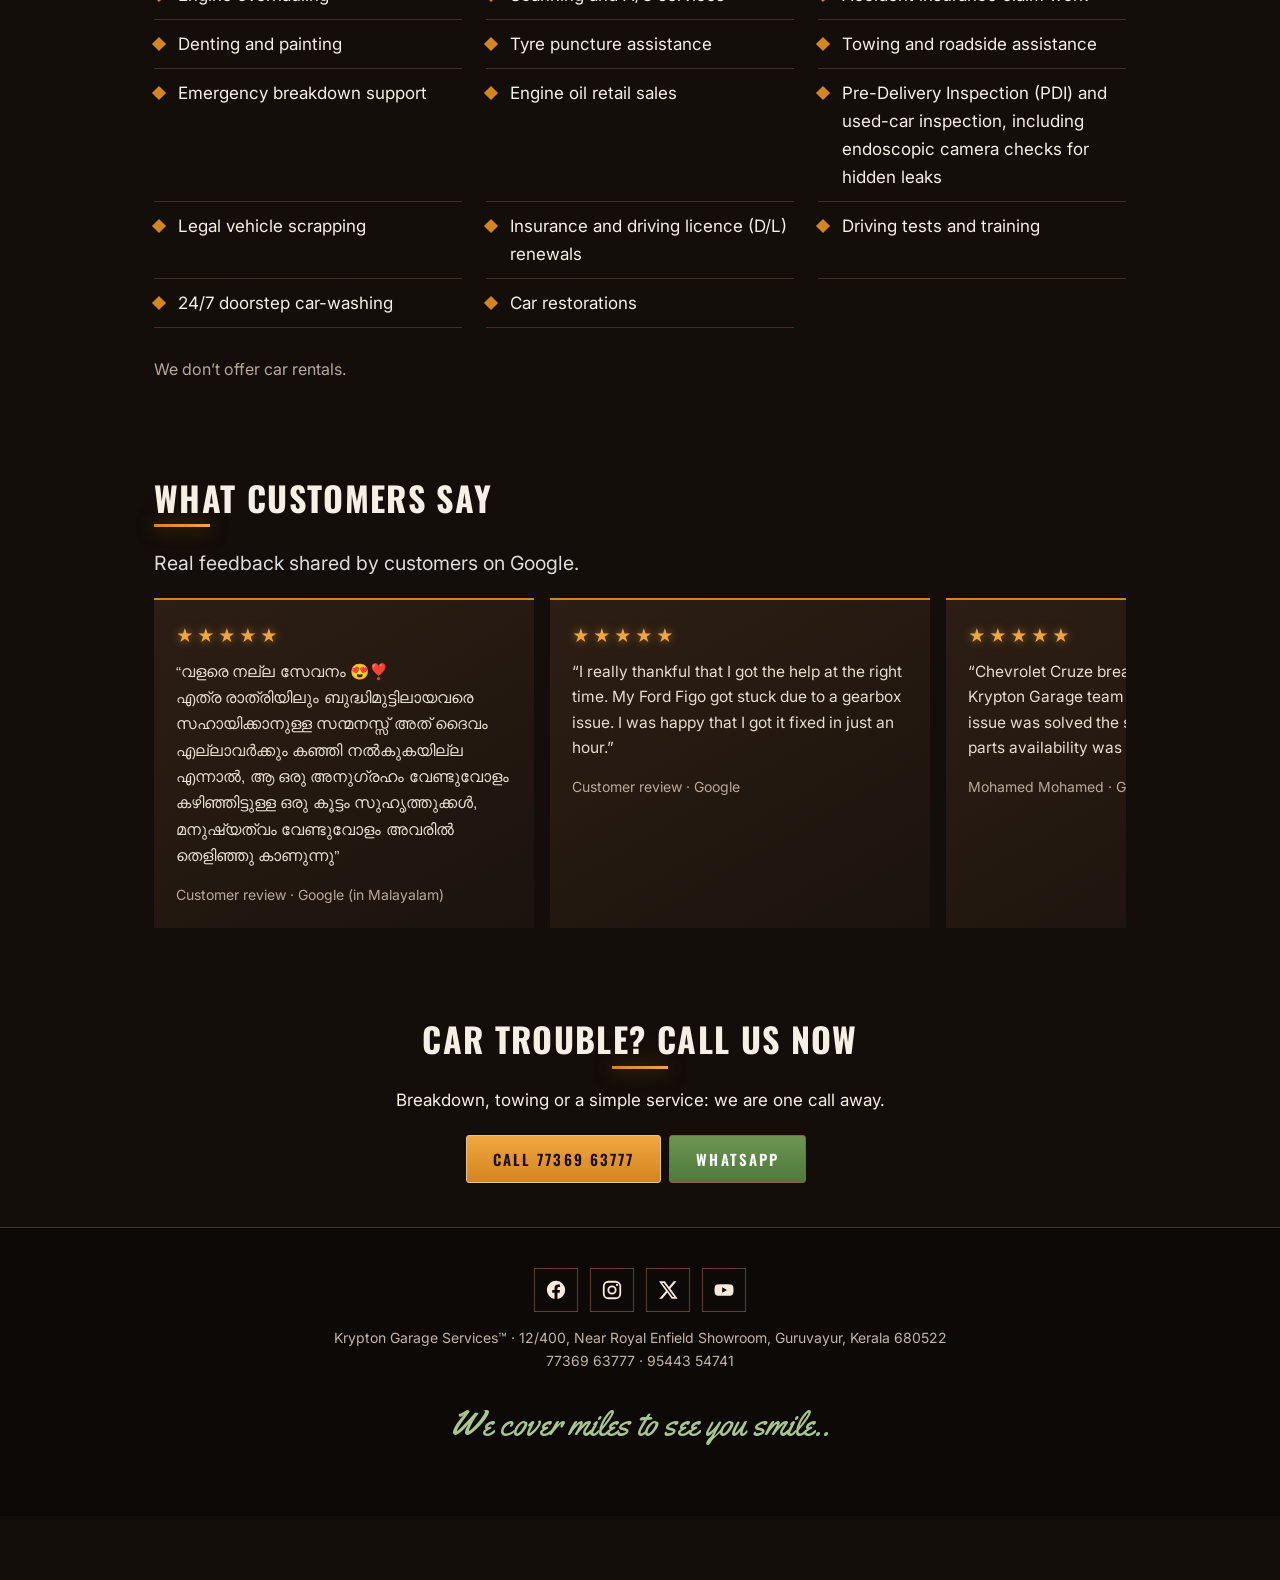
==== commit 3adf3c84: "Add files via upload" ====
--- a/index.html
+++ b/index.html
@@ -1 +1,9 @@
-<!doctype html><html lang=en><head><meta charset=utf-8><meta name=viewport content="width=device-width,initial-scale=1"><title>Car Service Solutions in Guruvayur, Thrissur | Krypton Garage Services</title><meta name=description content="Krypton Garage Services: car repair, painting, denting, PDI and diagnostics in Guruvayur and Thrissur, with 24/7 breakdown support. Call 77369 63777."><link rel=canonical href="https://kryptongarage.in/"><meta property=og:image content="https://kryptongarage.in/img/cover.jpg"><link rel=preconnect href=https://fonts.googleapis.com><link rel=preconnect href=https://fonts.gstatic.com crossorigin><link href="https://fonts.googleapis.com/css2?family=Oswald:wght@500;700&family=Inter:wght@400;500;600&family=Yellowtail&display=swap" rel=stylesheet><link rel=stylesheet href=style.css><script>document.documentElement.className='js'</script><script type="application/ld+json">{"@context": "https://schema.org", "@type": "AutoRepair", "name": "Krypton Garage Services", "url": "https://kryptongarage.in", "email": "kryptongarageservices@gmail.com", "telephone": ["+917736963777", "+919544354741"], "slogan": "We cover miles to see you smile", "image": "https://kryptongarage.in/img/cover.jpg", "areaServed": ["Guruvayur", "Thrissur"], "address": {"@type": "PostalAddress", "streetAddress": "12/400, Near Royal Enfield Showroom", "addressLocality": "Guruvayur", "addressRegion": "Kerala", "postalCode": "680522", "addressCountry": "IN"}, "geo": {"@type": "GeoCoordinates", "latitude": 10.5840468, "longitude": 76.0393611}, "hasMap": "https://maps.app.goo.gl/5kHXYQaZtr5Z3fxL6", "founder": [{"@type": "Person", "name": "Vijith"}, {"@type": "Person", "name": "Rithesh Rajan"}], "sameAs": ["https://www.facebook.com/kryptongarageservices", "https://www.instagram.com/kryptongarageservices", "https://x.com/KryptonGarage", "https://www.youtube.com/@kryptongarageservices"]}</script></head><body><header><a class=brand href=index.html><img src=img/logo.jpg alt="Krypton Garage Services logo"></a><nav><a href=index.html class=on>Home</a><a href=about.html>About</a><a href=index.html#services>Services</a><a href=pdi.html>PDI</a><a href=vehicle-diagnostics-guruvayur.html>Diagnostics</a><a href=blog.html>Blog</a><a href=contact.html>Contact</a><a href=diy.html>DIY</a></nav></header><section class=hero><img class="sl s1" src=img/cover.jpg alt="Couple admiring a red vintage truck" fetchpriority=high><img class="sl s2" src=img/cover2.jpg alt="Couple admiring a red classic convertible at sunset"><div class=ht>Car Care Solutions, <span class=o>Built Around You</span></div><div class=hc><h1><span class=script>She needs your care..</span></h1><p class=lead>Complete car solutions: mechanical, electrical, painting, inspection and 24/7 breakdown support, by engineers who love cars.</p><a class=btn href='tel:+917736963777'>Call 77369 63777</a><a class='btn wa' href='https://wa.me/917736963777'>WhatsApp</a></div></section><div class=stats><div><b>5 Years</b><span>On the road</span></div><div><b>24/7</b><span>Breakdown support</span></div><div><b>18</b><span>Car services</span></div><div><b>25,000+</b><span>Happy customers</span></div><div><b>Network</b><span>Tie-ups with garages</span></div></div><main><section class="w rv"><h2>Our Services</h2><div class=cards><a href=car-painting-guruvayur.html><em>01</em><h3>Painting &amp; Body Works</h3><p>Denting, painting, polishing, underbody coating</p></a><a href=auto-repair-guruvayur.html><em>02</em><h3>Auto Repair</h3><p>A/C, brakes, engine, electrical, exhaust, oil change</p></a><a href=vehicle-diagnostics-guruvayur.html><em>03</em><h3>Diagnostics</h3><p>OBD scanning, check-ups, emissions testing failures</p></a><a href=pdi.html><em>04</em><h3>PDI</h3><p>Pre-delivery inspection for new and used cars</p></a></div></section><section class="w rv" id=services><h2>Everything your car needs</h2><ul class=list><li>Periodic services</li><li>Mechanical and electrical works</li><li>Engine overhauling</li><li>Scanning and A/C services</li><li>Battery services</li><li>Accident insurance claim work</li><li>Denting and painting</li><li>Restoration services</li><li>Tyre puncture assistance</li><li>Towing and roadside assistance</li><li>Emergency breakdown support</li><li>Taxi services</li><li>Engine oil retail sales</li><li>Pre-Delivery Inspection (PDI) and used-car inspection</li><li>Legal vehicle scrapping</li><li>Insurance and driving licence (D/L) renewals</li><li>Driving tests and training</li><li>24/7 doorstep car washing</li></ul><div class=note><b>Please note:</b> we don’t offer car rentals.</div></section><section class="w rv"><h2>What customers say</h2><div class=revs><figure class=rev><div class=st>★★★★★</div><blockquote>Called Mr. Vijith from Krypton Garage Services for PDI of my new Curvv EV from Thrissur. Although we called him at a short notice, he came all the way till Kuttanellur, on time. I was impressed by the thorough PDI that Vijith did. I’ll strongly recommend him for a PDI for any vehicle.</blockquote><figcaption><img class=av src=img/r4.jpg alt="Kiran Kumar" loading=lazy><span>Kiran Kumar<br>Google review</span></figcaption></figure><figure class=rev><div class=st>★★★★★</div><blockquote>Last night, after visiting the Guruvayoor Temple, we returned to the parking area to take our car, but it wouldn’t start. I searched online for help, and they arrived at the Guruvayoor parking area within 20 minutes and fixed the problem immediately. They ensured the car was in proper condition for us to leave safely.</blockquote><figcaption><img class=av src=img/rv3.jpg alt="Gadha Sasikumar" loading=lazy><span>Gadha Sasikumar<br>Google review</span></figcaption></figure><figure class=rev><div class=st>★★★★★</div><blockquote>Had a very good experience with Krypton Garage Services. What I particularly appreciated was their pick-up and drop facility, which made the whole service process very convenient. They were prompt in responding, kept me informed, and delivered the vehicle on time as promised. The overall experience was smooth and hassle-free. Would definitely recommend them for their professionalism and service.</blockquote><figcaption><img class=av src=img/r1.jpg alt="Sarath Shyam" loading=lazy><span>Sarath Shyam<br>Google review</span></figcaption></figure><figure class=rev><div class=st>★★★★★</div><blockquote>I had a very positive experience with Vijith from Krypton Garage Services. We were visiting Guruvayur for a wedding. When it was time to leave, we discovered that our car wouldn’t start. (In spite of it being a Sunday) Vijith responded promptly to my call and arrived quickly. … Would recommend him for anyone in need of reliable roadside assistance in that area.</blockquote><figcaption><img class=av src=img/rv4.jpg alt="Rema Balaraman" loading=lazy><span>Rema Balaraman<br>Google review</span></figcaption></figure><figure class=rev><div class=st>★★★★★</div><blockquote>Had a clutch issue while travelling to Ernakulam near Mannanthala. The Krypton Garage team quickly came to our location, towed the vehicle to their service centre &amp; got the repairs done. Really happy with their service and the way they handled everything. They even dropped the vehicle at Guruvayoor, where we had reached by bus from Ernakulam. Excellent service and very helpful staff. Highly recommended. Thank you Vijith &amp; Ron</blockquote><figcaption><img class=av src=img/r2.jpg alt="techiedoc" loading=lazy><span>techiedoc<br>Google review</span></figcaption></figure><figure class=rev><div class=st>★★★★★</div><blockquote>I brought my car in for paint touch-ups, dent repairs, and a general service—and I couldn’t be happier with the results. The paint job looks brand new and blends perfectly. They fixed all the dents with great attention to detail, and the servicing was thorough and professional. Staff were friendly, honest, and explained everything clearly. Prices were fair and turnaround time was quick. Definitely my go-to garage from now on!</blockquote><figcaption><img class=av src=img/rv17.jpg alt="Muhammed Jassim" loading=lazy><span>Muhammed Jassim<br>Google review</span></figcaption></figure><figure class=rev><div class=st>★★★★★</div><blockquote>Superb service! Sent us his live location so we know when to expect him. He came as soon as we called and sorted our battery fast. Lovely service and helpful.</blockquote><figcaption><img class=av src=img/r3.jpg alt="Aswathy Pradeep" loading=lazy><span>Aswathy Pradeep<br>Google review</span></figcaption></figure><figure class=rev><div class=st>★★★★★</div><blockquote>I had been facing a coil issue with my car for a long time and showed it to many garages, but no one could properly identify the problem. Finally, I came here, and the team quickly found the exact issue and fixed it perfectly. My car runs smoothly now. Very professional, knowledgeable, and trustworthy service. Highly recommended!</blockquote><figcaption><img class=av src=img/rv14.jpg alt="Nivin Wolf" loading=lazy><span>Nivin Wolf<br>Google review</span></figcaption></figure><figure class=rev><div class=st>★★★★★</div><blockquote>Excellent doorstep service! The team was highly professional and left the car spotless with minimum time consumption. A perfect, hassle-free experience—highly recommended!</blockquote><figcaption><img class=av src=img/rv19.jpg alt="Renuka PS Nair" loading=lazy><span>Renuka PS Nair<br>Google review</span></figcaption></figure><figure class=rev><div class=st>★★★★★</div><blockquote>Excellent service, especially when we needed it most! Our Jaguar met with an accident late at night, and we were honestly quite worried about finding a reliable garage at that hour. We contacted Krypton Garage Services, as their website mentioned late-night availability, and they truly lived up to their promise. … What impressed us the most was their professional expertise, proficiency, willingness to help even at such a late hour, and the speed of their service. On top of that, the cost was very reasonable and economical.</blockquote><figcaption><img class=av src=img/rv8.jpg alt="Libi Rajan" loading=lazy><span>Libi Rajan<br>Google review</span></figcaption></figure></div><p><a class=btn href=reviews.html>Read all reviews</a></p></section><section class="w rv ctr"><h2>Car trouble? Call us now</h2><p>Breakdown, towing or a simple service: we are one call away.</p><a class=btn href='tel:+917736963777'>Call 77369 63777</a><a class='btn wa' href='https://wa.me/917736963777'>WhatsApp</a></section></main><div class=cta><a class=btn href='tel:+917736963777'>Call</a><a class='btn wa' href='https://wa.me/917736963777'>WhatsApp</a></div><footer><div class=soc><a href="https://www.facebook.com/kryptongarageservices" aria-label="Facebook" rel=noopener><svg viewBox="0 0 24 24"><path fill="currentColor" d="M22 12a10 10 0 1 0-11.6 9.9v-7H7.9V12h2.5V9.8c0-2.5 1.5-3.9 3.8-3.9 1.1 0 2.2.2 2.2.2v2.5h-1.3c-1.2 0-1.6.8-1.6 1.6V12h2.8l-.4 2.9h-2.3v7A10 10 0 0 0 22 12z"/></svg></a><a href="https://www.instagram.com/kryptongarageservices" aria-label="Instagram" rel=noopener><svg viewBox="0 0 24 24"><g fill="none" stroke="currentColor" stroke-width="2"><rect x="3" y="3" width="18" height="18" rx="5"/><circle cx="12" cy="12" r="4"/></g><circle cx="17.5" cy="6.5" r="1.2" fill="currentColor"/></svg></a><a href="https://x.com/KryptonGarage" aria-label="X" rel=noopener><svg viewBox="0 0 24 24"><path fill="currentColor" d="M18.2 2.5h3.1l-6.8 7.8 8 11.2h-6.3l-4.9-6.8-5.7 6.8H2.5l7.3-8.4L2.2 2.5h6.4l4.4 6.2 5.2-6.2zm-1.1 17.1h1.7L7.4 4.3H5.6l11.5 15.3z"/></svg></a><a href="https://www.youtube.com/@kryptongarageservices" aria-label="YouTube" rel=noopener><svg viewBox="0 0 24 24"><path fill="currentColor" d="M22 8.2a3 3 0 0 0-2.1-2.1C18 5.6 12 5.6 12 5.6s-6 0-7.9.5A3 3 0 0 0 2 8.2 31 31 0 0 0 1.6 12a31 31 0 0 0 .4 3.8 3 3 0 0 0 2.1 2.1c1.9.5 7.9.5 7.9.5s6 0 7.9-.5a3 3 0 0 0 2.1-2.1c.4-1.3.4-3.8.4-3.8s0-2.5-.4-3.8zM10 15V9l5.2 3z"/></svg></a></div><p>Krypton Garage Services™ · 12/400, Near Royal Enfield Showroom, Guruvayur, Kerala 680522<br>77369 63777 · 95443 54741</p><p class=script>We cover miles to see you smile..</p></footer><script>var o=new IntersectionObserver(function(e){e.forEach(function(x){if(x.isIntersecting){x.target.classList.add('in');o.unobserve(x.target)}})},{threshold:.12});document.querySelectorAll('.rv').forEach(function(e){o.observe(e)})</script></body></html>+<!doctype html><html lang=en><head><meta charset=utf-8><meta name=theme-color content="#140e0a"><meta name=viewport content="width=device-width,initial-scale=1"><title>Car Service Solutions in Guruvayur, Thrissur | Krypton Garage Services</title><meta name=description content="Krypton Garage Services: car repair, painting, denting, PDI and diagnostics in Guruvayur and Thrissur, with 24/7 breakdown support. Call 77369 63777."><link rel=canonical href="https://kryptongarage.in/"><meta property=og:type content=website><meta property=og:site_name content="Krypton Garage Services"><meta property=og:title content="Krypton Garage Services | Car Service, PDI & Diagnostics in Guruvayur"><meta property=og:description content="Car repair, painting, PDI and diagnostics in Guruvayur and Thrissur, with 24/7 breakdown support. Call 77369 63777."><meta property=og:url content="https://kryptongarage.in/"><meta property=og:image content="https://kryptongarage.in/img/og-logo.jpg?v=2"><meta property=og:image:width content=1200><meta property=og:image:height content=630><meta name=twitter:card content=summary_large_image><meta name=twitter:image content="https://kryptongarage.in/img/og-logo.jpg?v=2"><link rel=preconnect href=https://fonts.googleapis.com><link rel=preconnect href=https://fonts.gstatic.com crossorigin><link href="https://fonts.googleapis.com/css2?family=Oswald:wght@500;700&family=Inter:wght@400;500;600&family=Yellowtail&display=swap" rel=stylesheet><link rel=stylesheet href=style.css><script>document.documentElement.className='js'</script><script type="application/ld+json">{"@context": "https://schema.org", "@type": "AutoRepair", "name": "Krypton Garage Services", "url": "https://kryptongarage.in", "telephone": ["+917736963777", "+919544354741"], "slogan": "We cover miles to see you smile", "image": "https://kryptongarage.in/img/cover.jpg", "areaServed": ["Guruvayur", "Thrissur"], "address": {"@type": "PostalAddress", "streetAddress": "12/400, Near Royal Enfield Showroom", "addressLocality": "Guruvayur", "addressRegion": "Kerala", "postalCode": "680522", "addressCountry": "IN"}, "geo": {"@type": "GeoCoordinates", "latitude": 10.5840468, "longitude": 76.0393611}, "hasMap": "https://maps.app.goo.gl/5kHXYQaZtr5Z3fxL6", "founder": [{"@type": "Person", "name": "Vijith"}, {"@type": "Person", "name": "Rithesh Rajan"}], "sameAs": ["https://www.facebook.com/kryptongarageservices", "https://www.instagram.com/kryptongarageservices", "https://x.com/KryptonGarage", "https://www.youtube.com/@kryptongarageservices"]}</script></head><body><header><a class=brand href=index.html><img src=img/logo.jpg alt="Krypton Garage Services logo"></a><nav><a href=index.html class=on>Home</a><a href=about.html>About</a><a href=index.html#services>Services</a><a href=pdi.html>PDI</a><a href=vehicle-diagnostics-guruvayur.html>Diagnostics</a><a href=blog.html>Blog</a><a href=contact.html>Contact</a></nav></header><section class=hero><img class="sl s1" src=img/cover.jpg alt="Couple admiring a red vintage truck" fetchpriority=high><img class="sl s2" src=img/cover2.jpg alt="Couple admiring a red classic convertible at sunset"><div class=hc><span class="k hero-k">CAR CARE SOLUTIONS,<br> BUILT AROUND YOU</span><h1><span class=script>She needs your care..</span></h1><p class=lead>Mechanical, Electrical, Painting, Inspection and 24/7 breakdown support by a team who love cars.</p><a class=btn href='tel:+917736963777'>Call 77369 63777</a><a class='btn wa' href='https://wa.me/917736963777'>WhatsApp</a></div></section><div class=stats><div><b>5 Years</b><span>On the road</span></div><div><b>24/7</b><span>Breakdown support</span></div><div><b>16</b><span>Car services</span></div><div><b>25,000+</b><span>Happy customers</span></div><div><b>Network</b><span>Tie-up with network garages</span></div></div><main><section class="w rv"><h2>Our Services</h2><div class=cards><a href=car-painting-guruvayur.html><em>01</em><h3>Painting &amp; Body Works</h3><p>Denting, painting, polishing, underbody coating</p></a><a href=auto-repair-guruvayur.html><em>02</em><h3>Auto Repair</h3><p>A/C, brakes, engine, electrical, exhaust, oil change</p></a><a href=vehicle-diagnostics-guruvayur.html><em>03</em><h3>Diagnostics</h3><p>OBD scanning, check-ups and emissions testing failures</p></a><a href=pdi.html><em>04</em><h3>PDI</h3><p>Garage-run inspection for new and used cars, with brake fluid test and thermal scan</p></a></div></section><section class="w rv" id=services><h2>Everything your car needs</h2><ul class=list><li>Periodic services</li><li>Battery services</li><li>Mechanical and electrical works</li><li>Engine overhauling</li><li>Scanning and A/C services</li><li>Accident insurance claim work</li><li>Denting and painting</li><li>Tyre puncture assistance</li><li>Towing and roadside assistance</li><li>Emergency breakdown support</li><li>Engine oil retail sales</li><li>Pre-Delivery Inspection (PDI) and used-car inspection, including endoscopic camera checks for hidden leaks</li><li>Legal vehicle scrapping</li><li>Insurance and driving licence (D/L) renewals</li><li>Driving tests and training</li><li>24/7 doorstep car-washing</li><li>Car restorations</li></ul><p class="no-rental">We don’t offer car rentals.</p></section><section class="w rv"><h2>What customers say</h2><p class="lead">Real feedback shared by customers on Google.</p><div class="revs"><figure class="rev malayalam-review"><div class="st">★★★★★</div><blockquote lang="ml" class="ml">“വളരെ നല്ല സേവനം 😍❣️<br>എത്ര രാത്രിയിലും ബുദ്ധിമുട്ടിലായവരെ സഹായിക്കാനുള്ള സന്മനസ്സ് അത് ദൈവം എല്ലാവർക്കും കഞ്ഞി നൽകുകയില്ല എന്നാൽ, ആ ഒരു അനുഗ്രഹം വേണ്ടുവോളം കഴിഞ്ഞിട്ടുള്ള ഒരു കൂട്ടം സുഹൃത്തുക്കൾ, മനുഷ്യത്വം വേണ്ടുവോളം അവരിൽ തെളിഞ്ഞു കാണുന്നു”</blockquote><figcaption>Customer review · Google (in Malayalam)</figcaption></figure>
+<figure class="rev"><div class="st">★★★★★</div><blockquote>“I really thankful that I got the help at the right time. My Ford Figo got stuck due to a gearbox issue. I was happy that I got it fixed in just an hour.”</blockquote><figcaption>Customer review · Google</figcaption></figure>
+<figure class="rev"><div class="st">★★★★★</div><blockquote>“Chevrolet Cruze breakdown at Guruvayur… Krypton Garage team responded quickly. The issue was solved the same day even though parts availability was a trouble too.”</blockquote><figcaption>Mohamed Mohamed · Google review</figcaption></figure>
+<figure class="rev"><div class="st">★★★★★</div><blockquote>“Excellent service, within 5 hours they had returned my car after completing work. The complaint was loud sounds while running; they changed suspension bushes.”</blockquote><figcaption>Mohan Kumar · Google review</figcaption></figure>
+<figure class="rev"><div class="st">★★★★★</div><blockquote>“I was visiting Guruvayur temple and the car had issues with brakes and A/C. Krypton promptly responded, fixed both issues and dropped the car back at the hotel.”</blockquote><figcaption>Vishnu Travel · Google review</figcaption></figure>
+<figure class="rev"><div class="st">★★★★★</div><blockquote>“Very prompt response and excellent work! Mr. Vijith is so friendly and professional. Appreciate the entire team for their outstanding work.”</blockquote><figcaption>Pramod · Google review</figcaption></figure>
+<figure class="rev"><div class="st">★★★★★</div><blockquote>“Good service, very good service, the car broke down while driving, I called and everything was set up quickly. Decent rate too.”</blockquote><figcaption>Anu Anu riyan · Google review (originally in Malayalam, translated by Google)</figcaption></figure>
+
+</div></section><section class="w rv ctr"><h2>Car trouble? Call us now</h2><p>Breakdown, towing or a simple service: we are one call away.</p><a class=btn href='tel:+917736963777'>Call 77369 63777</a><a class='btn wa' href='https://wa.me/917736963777'>WhatsApp</a></section></main><div class=cta><a class=btn href='tel:+917736963777'>Call</a><a class='btn wa' href='https://wa.me/917736963777'>WhatsApp</a></div><footer><div class=soc><a href="https://www.facebook.com/kryptongarageservices" aria-label="Facebook" rel=noopener><svg viewBox="0 0 24 24"><path fill="currentColor" d="M22 12a10 10 0 1 0-11.6 9.9v-7H7.9V12h2.5V9.8c0-2.5 1.5-3.9 3.8-3.9 1.1 0 2.2.2 2.2.2v2.5h-1.3c-1.2 0-1.6.8-1.6 1.6V12h2.8l-.4 2.9h-2.3v7A10 10 0 0 0 22 12z"/></svg></a><a href="https://www.instagram.com/kryptongarageservices" aria-label="Instagram" rel=noopener><svg viewBox="0 0 24 24"><g fill="none" stroke="currentColor" stroke-width="2"><rect x="3" y="3" width="18" height="18" rx="5"/><circle cx="12" cy="12" r="4"/></g><circle cx="17.5" cy="6.5" r="1.2" fill="currentColor"/></svg></a><a href="https://x.com/KryptonGarage" aria-label="X" rel=noopener><svg viewBox="0 0 24 24"><path fill="currentColor" d="M18.2 2.5h3.1l-6.8 7.8 8 11.2h-6.3l-4.9-6.8-5.7 6.8H2.5l7.3-8.4L2.2 2.5h6.4l4.4 6.2 5.2-6.2zm-1.1 17.1h1.7L7.4 4.3H5.6l11.5 15.3z"/></svg></a><a href="https://www.youtube.com/@kryptongarageservices" aria-label="YouTube" rel=noopener><svg viewBox="0 0 24 24"><path fill="currentColor" d="M22 8.2a3 3 0 0 0-2.1-2.1C18 5.6 12 5.6 12 5.6s-6 0-7.9.5A3 3 0 0 0 2 8.2 31 31 0 0 0 1.6 12a31 31 0 0 0 .4 3.8 3 3 0 0 0 2.1 2.1c1.9.5 7.9.5 7.9.5s6 0 7.9-.5a3 3 0 0 0 2.1-2.1c.4-1.3.4-3.8.4-3.8s0-2.5-.4-3.8zM10 15V9l5.2 3z"/></svg></a></div><p>Krypton Garage Services™ · 12/400, Near Royal Enfield Showroom, Guruvayur, Kerala 680522<br>77369 63777 · 95443 54741</p><p class=script>We cover miles to see you smile..</p></footer><script>var o=new IntersectionObserver(function(e){e.forEach(function(x){if(x.isIntersecting){x.target.classList.add('in');o.unobserve(x.target)}})},{threshold:.12});document.querySelectorAll('.rv').forEach(function(e){o.observe(e)})</script><script src=app.js defer></script></body></html>
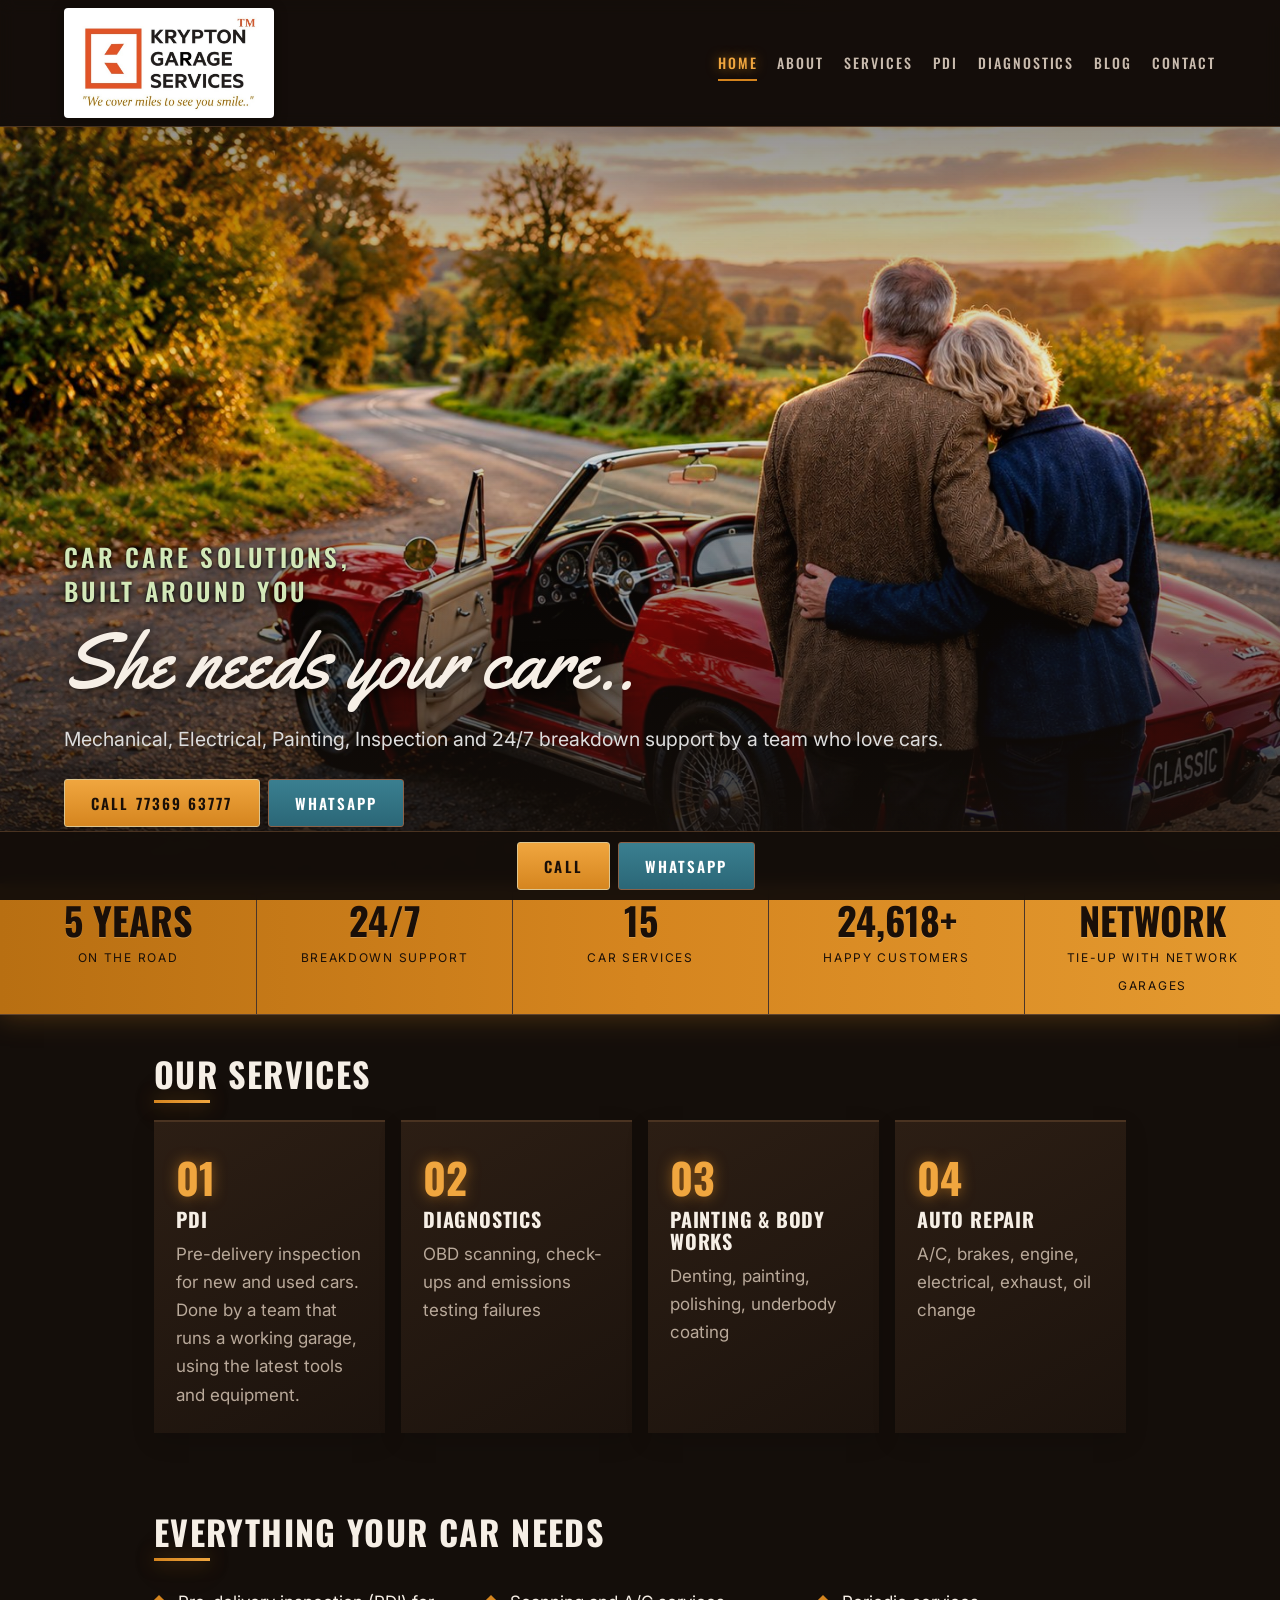
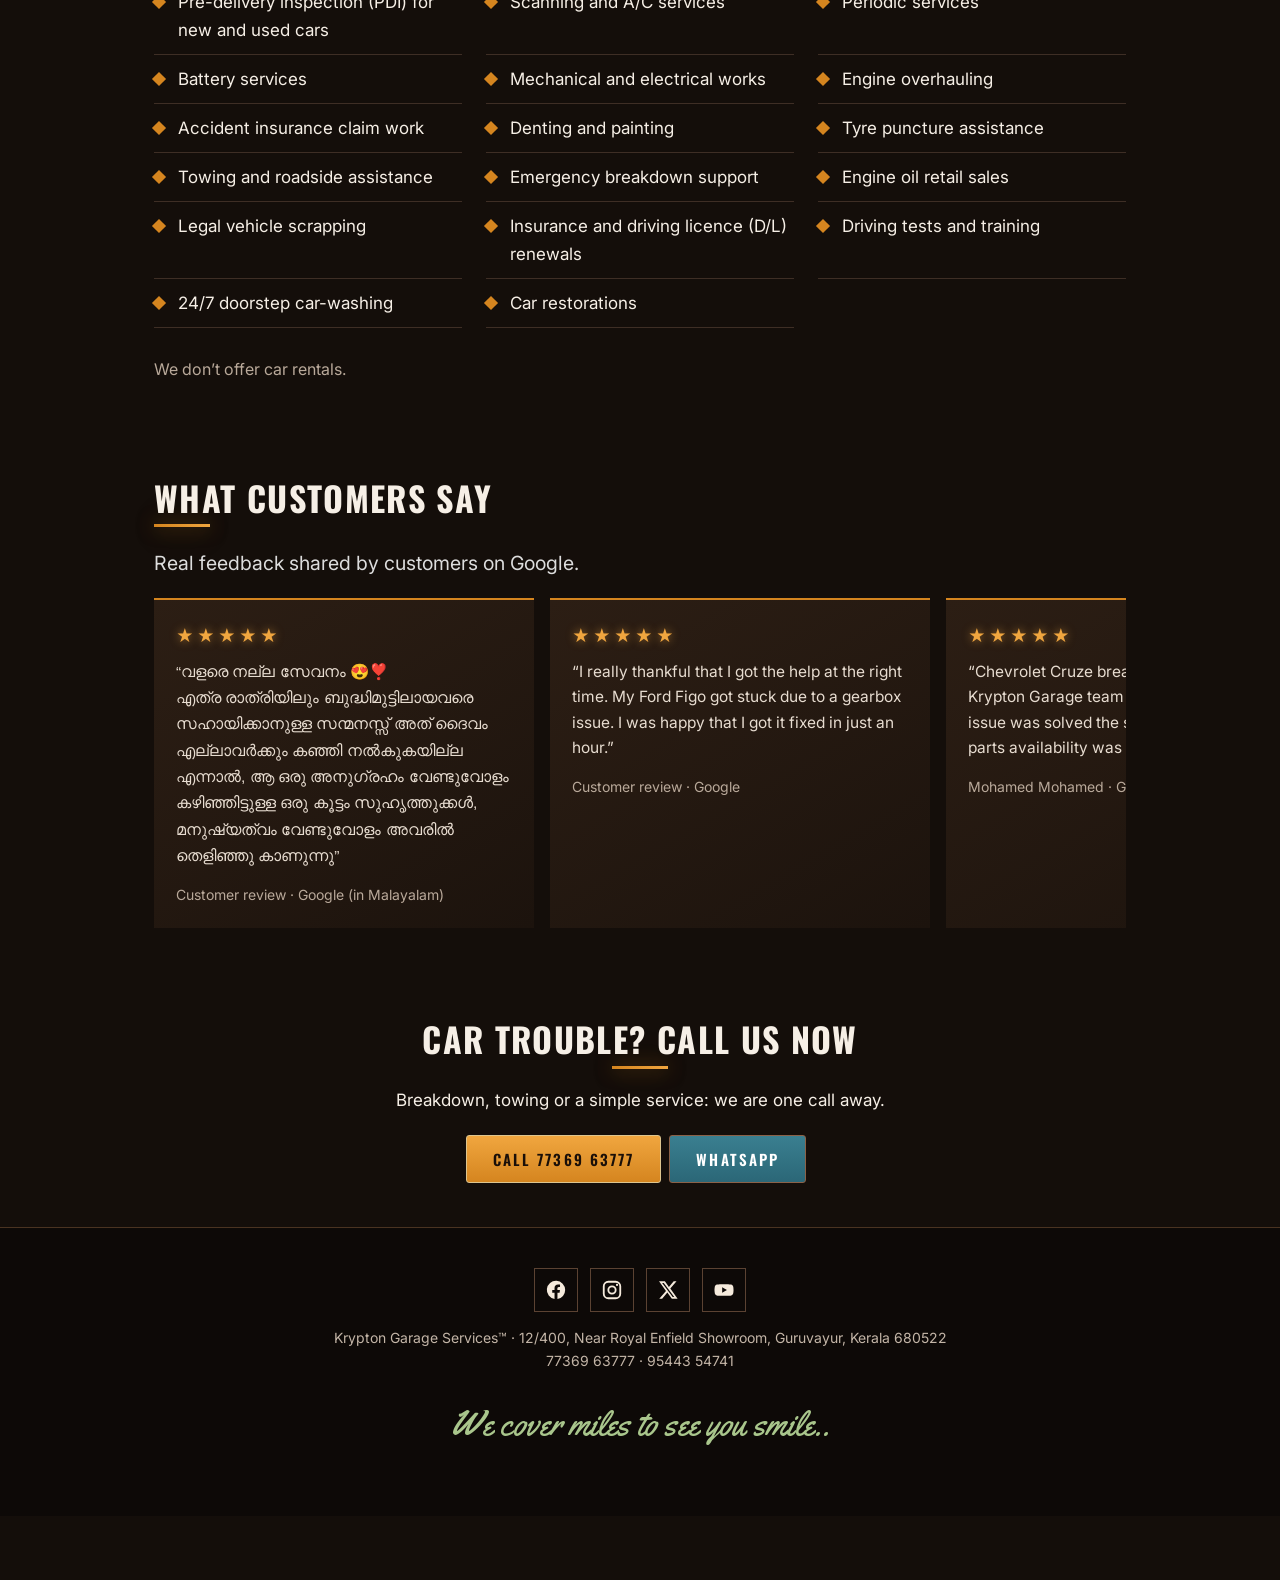
==== commit 3ee9abad: "Add files via upload" ====
--- a/index.html
+++ b/index.html
@@ -1,4 +1,4 @@
-<!doctype html><html lang=en><head><meta charset=utf-8><meta name=theme-color content="#140e0a"><meta name=viewport content="width=device-width,initial-scale=1"><title>Car Service Solutions in Guruvayur, Thrissur | Krypton Garage Services</title><meta name=description content="Krypton Garage Services: car repair, painting, denting, PDI and diagnostics in Guruvayur and Thrissur, with 24/7 breakdown support. Call 77369 63777."><link rel=canonical href="https://kryptongarage.in/"><meta property=og:type content=website><meta property=og:site_name content="Krypton Garage Services"><meta property=og:title content="Krypton Garage Services | Car Service, PDI & Diagnostics in Guruvayur"><meta property=og:description content="Car repair, painting, PDI and diagnostics in Guruvayur and Thrissur, with 24/7 breakdown support. Call 77369 63777."><meta property=og:url content="https://kryptongarage.in/"><meta property=og:image content="https://kryptongarage.in/img/og-logo.jpg?v=2"><meta property=og:image:width content=1200><meta property=og:image:height content=630><meta name=twitter:card content=summary_large_image><meta name=twitter:image content="https://kryptongarage.in/img/og-logo.jpg?v=2"><link rel=preconnect href=https://fonts.googleapis.com><link rel=preconnect href=https://fonts.gstatic.com crossorigin><link href="https://fonts.googleapis.com/css2?family=Oswald:wght@500;700&family=Inter:wght@400;500;600&family=Yellowtail&display=swap" rel=stylesheet><link rel=stylesheet href=style.css><script>document.documentElement.className='js'</script><script type="application/ld+json">{"@context": "https://schema.org", "@type": "AutoRepair", "name": "Krypton Garage Services", "url": "https://kryptongarage.in", "telephone": ["+917736963777", "+919544354741"], "slogan": "We cover miles to see you smile", "image": "https://kryptongarage.in/img/cover.jpg", "areaServed": ["Guruvayur", "Thrissur"], "address": {"@type": "PostalAddress", "streetAddress": "12/400, Near Royal Enfield Showroom", "addressLocality": "Guruvayur", "addressRegion": "Kerala", "postalCode": "680522", "addressCountry": "IN"}, "geo": {"@type": "GeoCoordinates", "latitude": 10.5840468, "longitude": 76.0393611}, "hasMap": "https://maps.app.goo.gl/5kHXYQaZtr5Z3fxL6", "founder": [{"@type": "Person", "name": "Vijith"}, {"@type": "Person", "name": "Rithesh Rajan"}], "sameAs": ["https://www.facebook.com/kryptongarageservices", "https://www.instagram.com/kryptongarageservices", "https://x.com/KryptonGarage", "https://www.youtube.com/@kryptongarageservices"]}</script></head><body><header><a class=brand href=index.html><img src=img/logo.jpg alt="Krypton Garage Services logo"></a><nav><a href=index.html class=on>Home</a><a href=about.html>About</a><a href=index.html#services>Services</a><a href=pdi.html>PDI</a><a href=vehicle-diagnostics-guruvayur.html>Diagnostics</a><a href=blog.html>Blog</a><a href=contact.html>Contact</a></nav></header><section class=hero><img class="sl s1" src=img/cover.jpg alt="Couple admiring a red vintage truck" fetchpriority=high><img class="sl s2" src=img/cover2.jpg alt="Couple admiring a red classic convertible at sunset"><div class=hc><span class="k hero-k">CAR CARE SOLUTIONS,<br> BUILT AROUND YOU</span><h1><span class=script>She needs your care..</span></h1><p class=lead>Mechanical, Electrical, Painting, Inspection and 24/7 breakdown support by a team who love cars.</p><a class=btn href='tel:+917736963777'>Call 77369 63777</a><a class='btn wa' href='https://wa.me/917736963777'>WhatsApp</a></div></section><div class=stats><div><b>5 Years</b><span>On the road</span></div><div><b>24/7</b><span>Breakdown support</span></div><div><b>16</b><span>Car services</span></div><div><b>25,000+</b><span>Happy customers</span></div><div><b>Network</b><span>Tie-up with network garages</span></div></div><main><section class="w rv"><h2>Our Services</h2><div class=cards><a href=car-painting-guruvayur.html><em>01</em><h3>Painting &amp; Body Works</h3><p>Denting, painting, polishing, underbody coating</p></a><a href=auto-repair-guruvayur.html><em>02</em><h3>Auto Repair</h3><p>A/C, brakes, engine, electrical, exhaust, oil change</p></a><a href=vehicle-diagnostics-guruvayur.html><em>03</em><h3>Diagnostics</h3><p>OBD scanning, check-ups and emissions testing failures</p></a><a href=pdi.html><em>04</em><h3>PDI</h3><p>Garage-run inspection for new and used cars, with brake fluid test and thermal scan</p></a></div></section><section class="w rv" id=services><h2>Everything your car needs</h2><ul class=list><li>Periodic services</li><li>Battery services</li><li>Mechanical and electrical works</li><li>Engine overhauling</li><li>Scanning and A/C services</li><li>Accident insurance claim work</li><li>Denting and painting</li><li>Tyre puncture assistance</li><li>Towing and roadside assistance</li><li>Emergency breakdown support</li><li>Engine oil retail sales</li><li>Pre-Delivery Inspection (PDI) and used-car inspection, including endoscopic camera checks for hidden leaks</li><li>Legal vehicle scrapping</li><li>Insurance and driving licence (D/L) renewals</li><li>Driving tests and training</li><li>24/7 doorstep car-washing</li><li>Car restorations</li></ul><p class="no-rental">We don’t offer car rentals.</p></section><section class="w rv"><h2>What customers say</h2><p class="lead">Real feedback shared by customers on Google.</p><div class="revs"><figure class="rev malayalam-review"><div class="st">★★★★★</div><blockquote lang="ml" class="ml">“വളരെ നല്ല സേവനം 😍❣️<br>എത്ര രാത്രിയിലും ബുദ്ധിമുട്ടിലായവരെ സഹായിക്കാനുള്ള സന്മനസ്സ് അത് ദൈവം എല്ലാവർക്കും കഞ്ഞി നൽകുകയില്ല എന്നാൽ, ആ ഒരു അനുഗ്രഹം വേണ്ടുവോളം കഴിഞ്ഞിട്ടുള്ള ഒരു കൂട്ടം സുഹൃത്തുക്കൾ, മനുഷ്യത്വം വേണ്ടുവോളം അവരിൽ തെളിഞ്ഞു കാണുന്നു”</blockquote><figcaption>Customer review · Google (in Malayalam)</figcaption></figure>
+<!doctype html><html lang=en><head><meta charset=utf-8><meta name=theme-color content="#140e0a"><meta name=viewport content="width=device-width,initial-scale=1"><title>Car Service Solutions in Guruvayur, Thrissur | Krypton Garage Services</title><meta name=description content="Krypton Garage Services: car repair, painting, denting, PDI and diagnostics in Guruvayur and Thrissur, with 24/7 breakdown support. Call 77369 63777."><link rel=canonical href="https://kryptongarage.in/"><meta property=og:type content=website><meta property=og:site_name content="Krypton Garage Services"><meta property=og:title content="Krypton Garage Services | Car Service, PDI & Diagnostics in Guruvayur"><meta property=og:description content="Car repair, painting, PDI and diagnostics in Guruvayur and Thrissur, with 24/7 breakdown support. Call 77369 63777."><meta property=og:url content="https://kryptongarage.in/"><meta property=og:image content="https://kryptongarage.in/og-logo.jpg?v=3"><meta property=og:image:secure_url content="https://kryptongarage.in/og-logo.jpg?v=3"><meta property=og:image:type content=image/jpeg><meta property=og:image:width content=1200><meta property=og:image:height content=630><meta name=twitter:card content=summary_large_image><meta name=twitter:image content="https://kryptongarage.in/og-logo.jpg?v=3"><link rel=preconnect href=https://fonts.googleapis.com><link rel=preconnect href=https://fonts.gstatic.com crossorigin><link href="https://fonts.googleapis.com/css2?family=Oswald:wght@500;700&family=Inter:wght@400;500;600&family=Yellowtail&display=swap" rel=stylesheet><link rel=stylesheet href=style.css><script>document.documentElement.className='js'</script><script type="application/ld+json">{"@context": "https://schema.org", "@type": "AutoRepair", "name": "Krypton Garage Services", "url": "https://kryptongarage.in", "telephone": ["+917736963777", "+919544354741"], "slogan": "We cover miles to see you smile", "image": "https://kryptongarage.in/img/cover.jpg", "areaServed": ["Guruvayur", "Thrissur"], "address": {"@type": "PostalAddress", "streetAddress": "12/400, Near Royal Enfield Showroom", "addressLocality": "Guruvayur", "addressRegion": "Kerala", "postalCode": "680522", "addressCountry": "IN"}, "geo": {"@type": "GeoCoordinates", "latitude": 10.5840468, "longitude": 76.0393611}, "hasMap": "https://maps.app.goo.gl/5kHXYQaZtr5Z3fxL6", "founder": [{"@type": "Person", "name": "Vijith"}, {"@type": "Person", "name": "Rithesh Rajan"}], "sameAs": ["https://www.facebook.com/kryptongarageservices", "https://www.instagram.com/kryptongarageservices", "https://x.com/KryptonGarage", "https://www.youtube.com/@kryptongarageservices"]}</script></head><body><header><a class=brand href=index.html><img src=img/logo.jpg alt="Krypton Garage Services logo"></a><nav><a href=index.html class=on>Home</a><a href=about.html>About</a><a href=index.html#services>Services</a><a href=pdi.html>PDI</a><a href=vehicle-diagnostics-guruvayur.html>Diagnostics</a><a href=blog.html>Blog</a><a href=contact.html>Contact</a></nav></header><section class=hero><img class="sl s1" src=img/cover.jpg alt="Couple admiring a red vintage truck" fetchpriority=high><img class="sl s2" src=img/cover2.jpg alt="Couple admiring a red classic convertible at sunset"><div class=hc><span class="k hero-k">CAR CARE SOLUTIONS,<br> BUILT AROUND YOU</span><h1><span class=script>She needs your care..</span></h1><p class=lead>Mechanical, Electrical, Painting, Inspection and 24/7 breakdown support by a team who love cars.</p><a class=btn href='tel:+917736963777'>Call 77369 63777</a><a class='btn wa' href='https://wa.me/917736963777'>WhatsApp</a></div></section><div class=stats><div><b>5 Years</b><span>On the road</span></div><div><b>24/7</b><span>Breakdown support</span></div><div><b>16</b><span>Car services</span></div><div><b>25,000+</b><span>Happy customers</span></div><div><b>Network</b><span>Tie-up with network garages</span></div></div><main><section class="w rv"><h2>Our Services</h2><div class=cards><a href=pdi.html><em>01</em><h3>PDI</h3><p>Pre-delivery inspection for new and used cars. Done by a team that runs a working garage, using the latest tools and equipment.</p></a><a href=vehicle-diagnostics-guruvayur.html><em>02</em><h3>Diagnostics</h3><p>OBD scanning, check-ups and emissions testing failures</p></a><a href=car-painting-guruvayur.html><em>03</em><h3>Painting &amp; Body Works</h3><p>Denting, painting, polishing, underbody coating</p></a><a href=auto-repair-guruvayur.html><em>04</em><h3>Auto Repair</h3><p>A/C, brakes, engine, electrical, exhaust, oil change</p></a></div></section><section class="w rv" id=services><h2>Everything your car needs</h2><ul class=list><li>Pre-delivery inspection (PDI) for new and used cars</li><li>Scanning and A/C services</li><li>Periodic services</li><li>Battery services</li><li>Mechanical and electrical works</li><li>Engine overhauling</li><li>Accident insurance claim work</li><li>Denting and painting</li><li>Tyre puncture assistance</li><li>Towing and roadside assistance</li><li>Emergency breakdown support</li><li>Engine oil retail sales</li><li>Legal vehicle scrapping</li><li>Insurance and driving licence (D/L) renewals</li><li>Driving tests and training</li><li>24/7 doorstep car-washing</li><li>Car restorations</li></ul><p class="no-rental">We don’t offer car rentals.</p></section><section class="w rv"><h2>What customers say</h2><p class="lead">Real feedback shared by customers on Google.</p><div class="revs"><figure class="rev malayalam-review"><div class="st">★★★★★</div><blockquote lang="ml" class="ml">“വളരെ നല്ല സേവനം 😍❣️<br>എത്ര രാത്രിയിലും ബുദ്ധിമുട്ടിലായവരെ സഹായിക്കാനുള്ള സന്മനസ്സ് അത് ദൈവം എല്ലാവർക്കും കഞ്ഞി നൽകുകയില്ല എന്നാൽ, ആ ഒരു അനുഗ്രഹം വേണ്ടുവോളം കഴിഞ്ഞിട്ടുള്ള ഒരു കൂട്ടം സുഹൃത്തുക്കൾ, മനുഷ്യത്വം വേണ്ടുവോളം അവരിൽ തെളിഞ്ഞു കാണുന്നു”</blockquote><figcaption>Customer review · Google (in Malayalam)</figcaption></figure>
 <figure class="rev"><div class="st">★★★★★</div><blockquote>“I really thankful that I got the help at the right time. My Ford Figo got stuck due to a gearbox issue. I was happy that I got it fixed in just an hour.”</blockquote><figcaption>Customer review · Google</figcaption></figure>
 <figure class="rev"><div class="st">★★★★★</div><blockquote>“Chevrolet Cruze breakdown at Guruvayur… Krypton Garage team responded quickly. The issue was solved the same day even though parts availability was a trouble too.”</blockquote><figcaption>Mohamed Mohamed · Google review</figcaption></figure>
 <figure class="rev"><div class="st">★★★★★</div><blockquote>“Excellent service, within 5 hours they had returned my car after completing work. The complaint was loud sounds while running; they changed suspension bushes.”</blockquote><figcaption>Mohan Kumar · Google review</figcaption></figure>
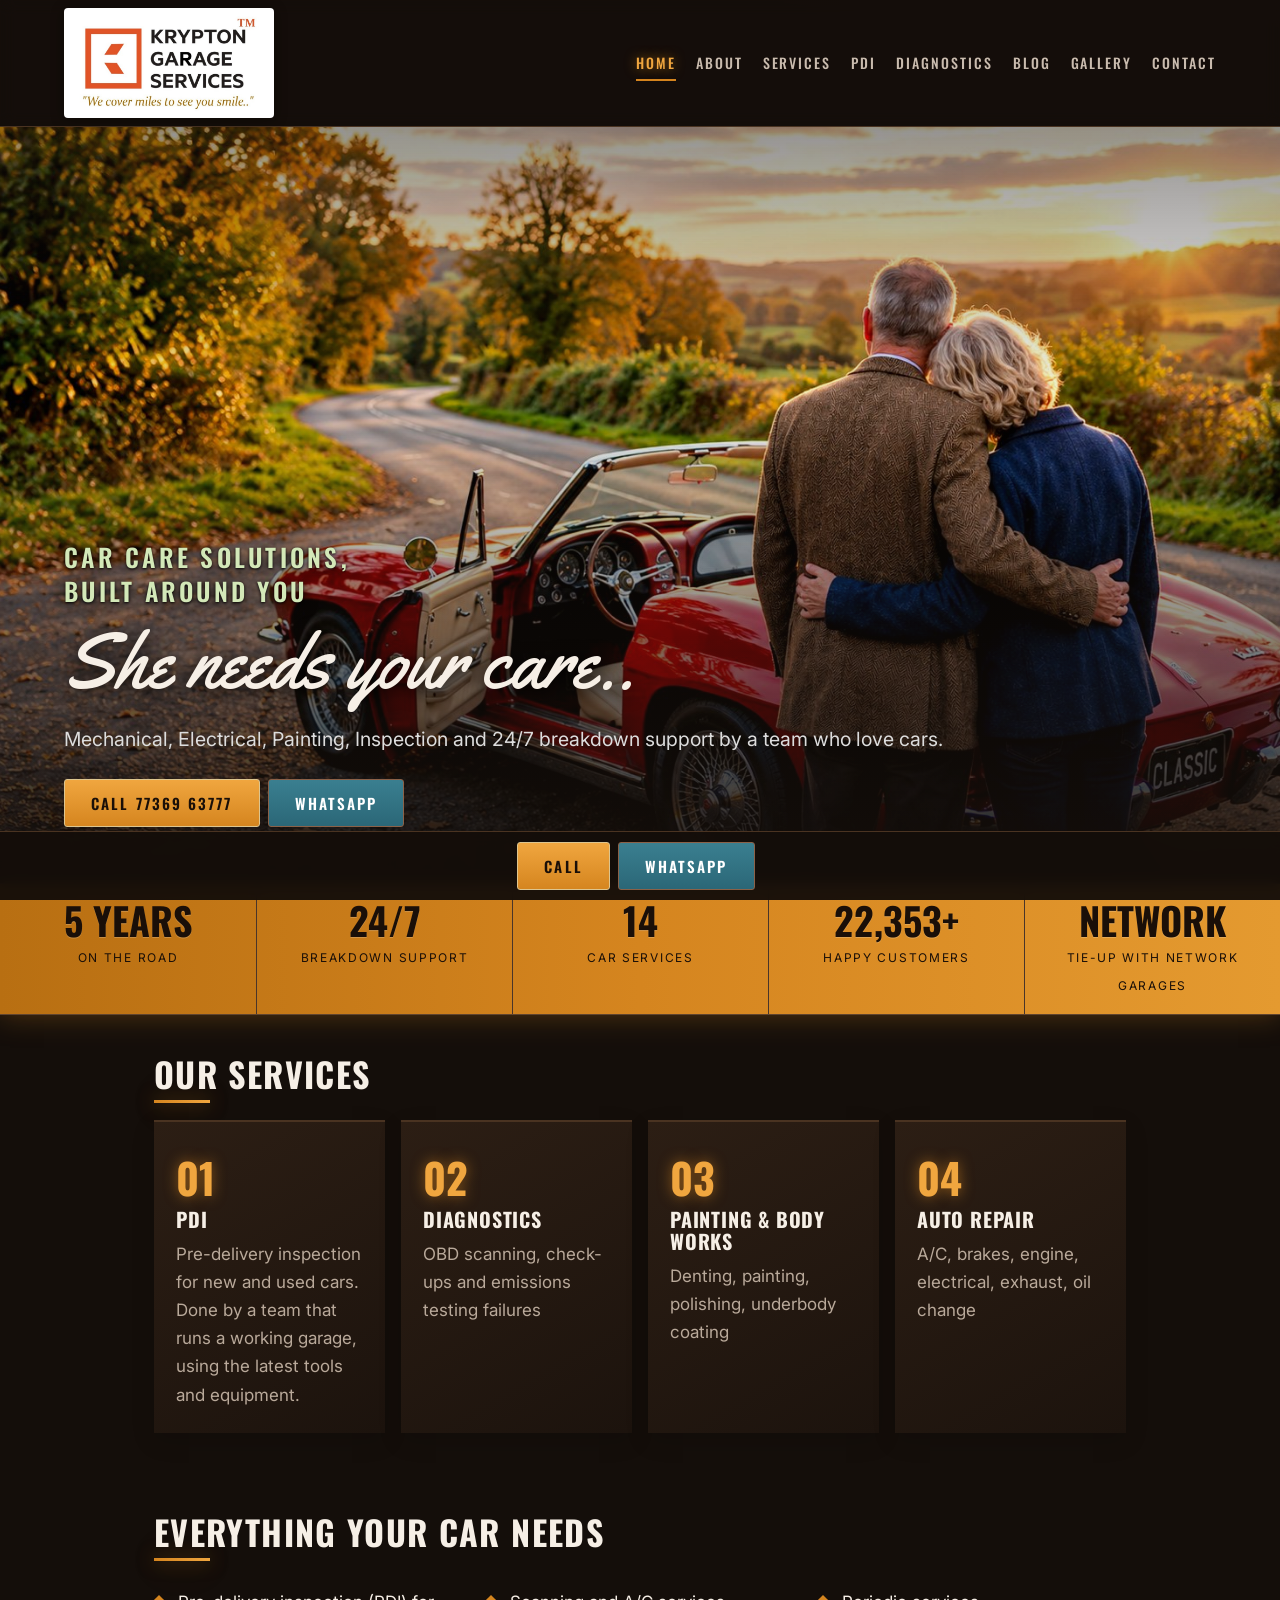
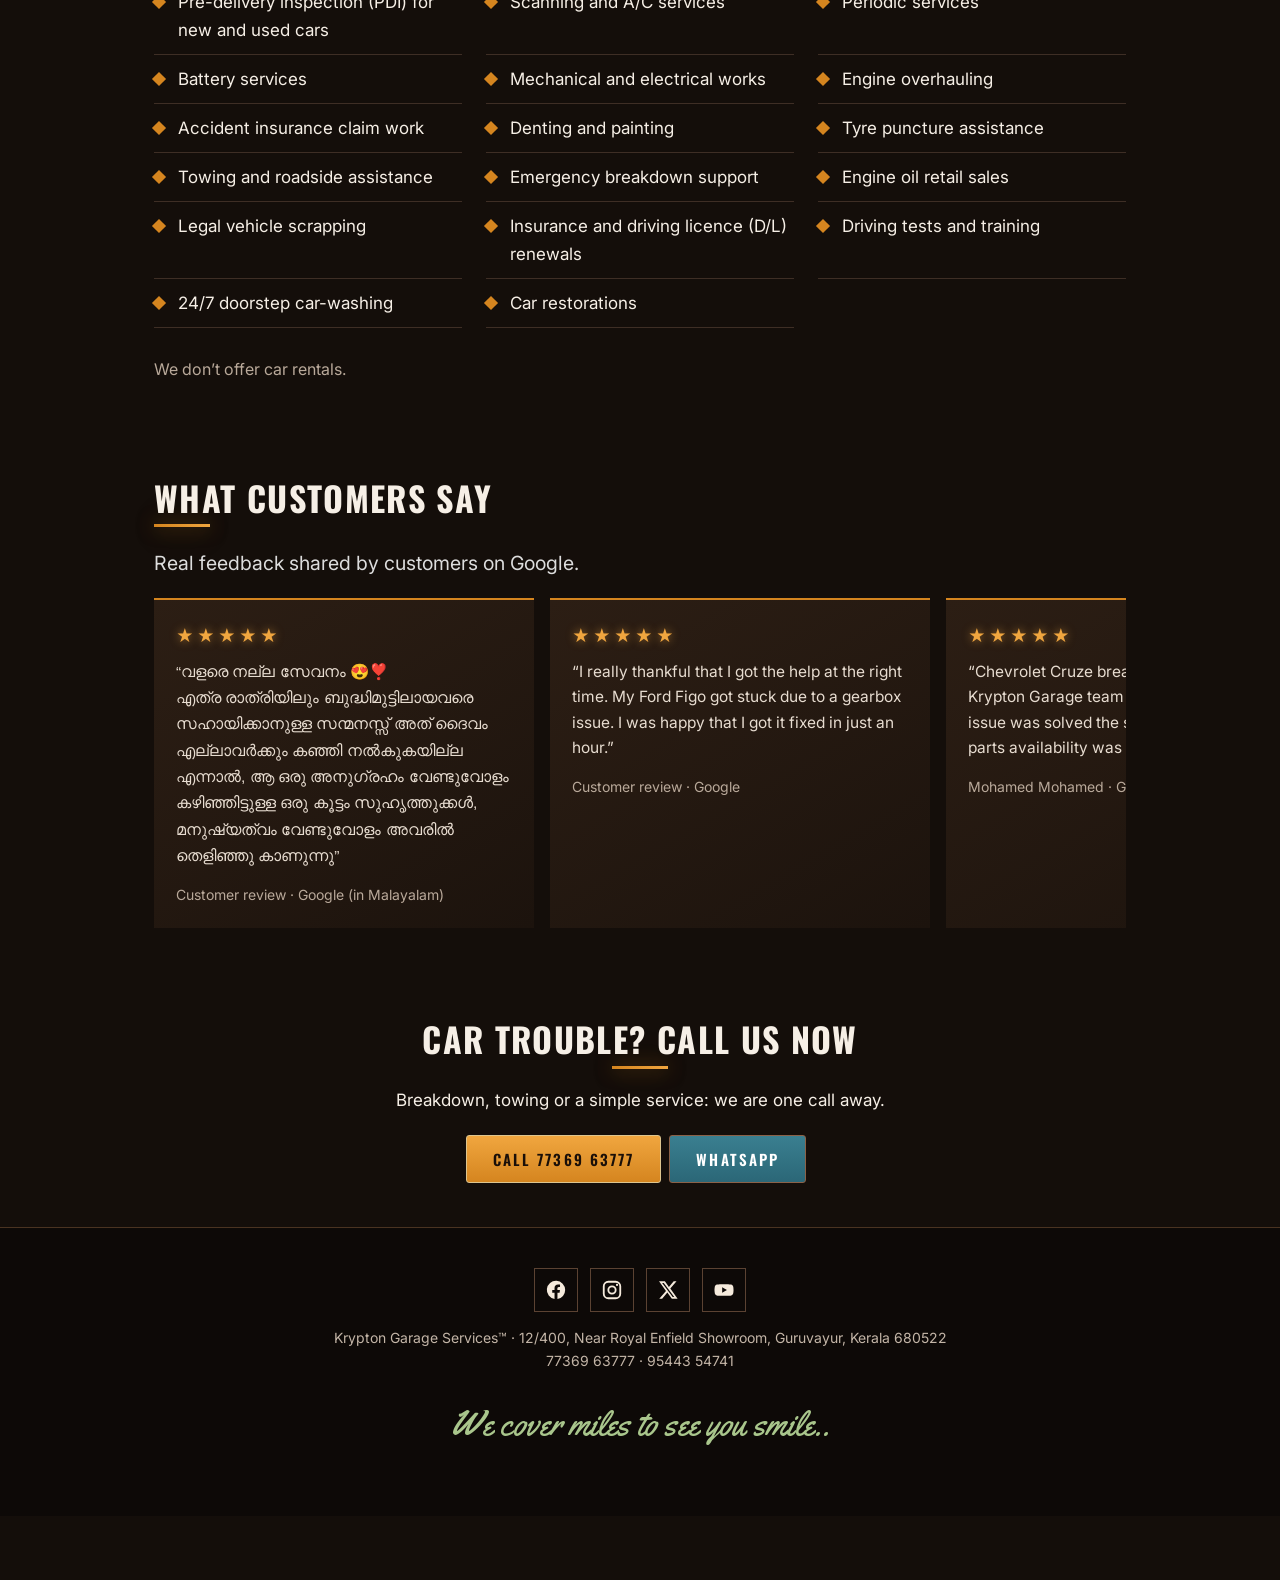
==== commit e7a09ef8: "Add files via upload" ====
--- a/index.html
+++ b/index.html
@@ -1,4 +1,4 @@
-<!doctype html><html lang=en><head><meta charset=utf-8><meta name=theme-color content="#140e0a"><meta name=viewport content="width=device-width,initial-scale=1"><title>Car Service Solutions in Guruvayur, Thrissur | Krypton Garage Services</title><meta name=description content="Krypton Garage Services: car repair, painting, denting, PDI and diagnostics in Guruvayur and Thrissur, with 24/7 breakdown support. Call 77369 63777."><link rel=canonical href="https://kryptongarage.in/"><meta property=og:type content=website><meta property=og:site_name content="Krypton Garage Services"><meta property=og:title content="Krypton Garage Services | Car Service, PDI & Diagnostics in Guruvayur"><meta property=og:description content="Car repair, painting, PDI and diagnostics in Guruvayur and Thrissur, with 24/7 breakdown support. Call 77369 63777."><meta property=og:url content="https://kryptongarage.in/"><meta property=og:image content="https://kryptongarage.in/og-logo.jpg?v=3"><meta property=og:image:secure_url content="https://kryptongarage.in/og-logo.jpg?v=3"><meta property=og:image:type content=image/jpeg><meta property=og:image:width content=1200><meta property=og:image:height content=630><meta name=twitter:card content=summary_large_image><meta name=twitter:image content="https://kryptongarage.in/og-logo.jpg?v=3"><link rel=preconnect href=https://fonts.googleapis.com><link rel=preconnect href=https://fonts.gstatic.com crossorigin><link href="https://fonts.googleapis.com/css2?family=Oswald:wght@500;700&family=Inter:wght@400;500;600&family=Yellowtail&display=swap" rel=stylesheet><link rel=stylesheet href=style.css><script>document.documentElement.className='js'</script><script type="application/ld+json">{"@context": "https://schema.org", "@type": "AutoRepair", "name": "Krypton Garage Services", "url": "https://kryptongarage.in", "telephone": ["+917736963777", "+919544354741"], "slogan": "We cover miles to see you smile", "image": "https://kryptongarage.in/img/cover.jpg", "areaServed": ["Guruvayur", "Thrissur"], "address": {"@type": "PostalAddress", "streetAddress": "12/400, Near Royal Enfield Showroom", "addressLocality": "Guruvayur", "addressRegion": "Kerala", "postalCode": "680522", "addressCountry": "IN"}, "geo": {"@type": "GeoCoordinates", "latitude": 10.5840468, "longitude": 76.0393611}, "hasMap": "https://maps.app.goo.gl/5kHXYQaZtr5Z3fxL6", "founder": [{"@type": "Person", "name": "Vijith"}, {"@type": "Person", "name": "Rithesh Rajan"}], "sameAs": ["https://www.facebook.com/kryptongarageservices", "https://www.instagram.com/kryptongarageservices", "https://x.com/KryptonGarage", "https://www.youtube.com/@kryptongarageservices"]}</script></head><body><header><a class=brand href=index.html><img src=img/logo.jpg alt="Krypton Garage Services logo"></a><nav><a href=index.html class=on>Home</a><a href=about.html>About</a><a href=index.html#services>Services</a><a href=pdi.html>PDI</a><a href=vehicle-diagnostics-guruvayur.html>Diagnostics</a><a href=blog.html>Blog</a><a href=contact.html>Contact</a></nav></header><section class=hero><img class="sl s1" src=img/cover.jpg alt="Couple admiring a red vintage truck" fetchpriority=high><img class="sl s2" src=img/cover2.jpg alt="Couple admiring a red classic convertible at sunset"><div class=hc><span class="k hero-k">CAR CARE SOLUTIONS,<br> BUILT AROUND YOU</span><h1><span class=script>She needs your care..</span></h1><p class=lead>Mechanical, Electrical, Painting, Inspection and 24/7 breakdown support by a team who love cars.</p><a class=btn href='tel:+917736963777'>Call 77369 63777</a><a class='btn wa' href='https://wa.me/917736963777'>WhatsApp</a></div></section><div class=stats><div><b>5 Years</b><span>On the road</span></div><div><b>24/7</b><span>Breakdown support</span></div><div><b>16</b><span>Car services</span></div><div><b>25,000+</b><span>Happy customers</span></div><div><b>Network</b><span>Tie-up with network garages</span></div></div><main><section class="w rv"><h2>Our Services</h2><div class=cards><a href=pdi.html><em>01</em><h3>PDI</h3><p>Pre-delivery inspection for new and used cars. Done by a team that runs a working garage, using the latest tools and equipment.</p></a><a href=vehicle-diagnostics-guruvayur.html><em>02</em><h3>Diagnostics</h3><p>OBD scanning, check-ups and emissions testing failures</p></a><a href=car-painting-guruvayur.html><em>03</em><h3>Painting &amp; Body Works</h3><p>Denting, painting, polishing, underbody coating</p></a><a href=auto-repair-guruvayur.html><em>04</em><h3>Auto Repair</h3><p>A/C, brakes, engine, electrical, exhaust, oil change</p></a></div></section><section class="w rv" id=services><h2>Everything your car needs</h2><ul class=list><li>Pre-delivery inspection (PDI) for new and used cars</li><li>Scanning and A/C services</li><li>Periodic services</li><li>Battery services</li><li>Mechanical and electrical works</li><li>Engine overhauling</li><li>Accident insurance claim work</li><li>Denting and painting</li><li>Tyre puncture assistance</li><li>Towing and roadside assistance</li><li>Emergency breakdown support</li><li>Engine oil retail sales</li><li>Legal vehicle scrapping</li><li>Insurance and driving licence (D/L) renewals</li><li>Driving tests and training</li><li>24/7 doorstep car-washing</li><li>Car restorations</li></ul><p class="no-rental">We don’t offer car rentals.</p></section><section class="w rv"><h2>What customers say</h2><p class="lead">Real feedback shared by customers on Google.</p><div class="revs"><figure class="rev malayalam-review"><div class="st">★★★★★</div><blockquote lang="ml" class="ml">“വളരെ നല്ല സേവനം 😍❣️<br>എത്ര രാത്രിയിലും ബുദ്ധിമുട്ടിലായവരെ സഹായിക്കാനുള്ള സന്മനസ്സ് അത് ദൈവം എല്ലാവർക്കും കഞ്ഞി നൽകുകയില്ല എന്നാൽ, ആ ഒരു അനുഗ്രഹം വേണ്ടുവോളം കഴിഞ്ഞിട്ടുള്ള ഒരു കൂട്ടം സുഹൃത്തുക്കൾ, മനുഷ്യത്വം വേണ്ടുവോളം അവരിൽ തെളിഞ്ഞു കാണുന്നു”</blockquote><figcaption>Customer review · Google (in Malayalam)</figcaption></figure>
+<!doctype html><html lang=en><head><meta charset=utf-8><meta name=theme-color content="#140e0a"><meta name=viewport content="width=device-width,initial-scale=1"><title>Car Service Solutions in Guruvayur, Thrissur | Krypton Garage Services</title><meta name=description content="Krypton Garage Services: car repair, painting, denting, PDI and diagnostics in Guruvayur and Thrissur, with 24/7 breakdown support. Call 77369 63777."><link rel=canonical href="https://kryptongarage.in/"><meta property=og:type content=website><meta property=og:site_name content="Krypton Garage Services"><meta property=og:title content="Krypton Garage Services | Car Service, PDI & Diagnostics in Guruvayur"><meta property=og:description content="Car repair, painting, PDI and diagnostics in Guruvayur and Thrissur, with 24/7 breakdown support. Call 77369 63777."><meta property=og:url content="https://kryptongarage.in/"><meta property=og:image content="https://kryptongarage.in/og-logo.jpg?v=3"><meta property=og:image:secure_url content="https://kryptongarage.in/og-logo.jpg?v=3"><meta property=og:image:type content=image/jpeg><meta property=og:image:width content=1200><meta property=og:image:height content=630><meta name=twitter:card content=summary_large_image><meta name=twitter:image content="https://kryptongarage.in/og-logo.jpg?v=3"><link rel=preconnect href=https://fonts.googleapis.com><link rel=preconnect href=https://fonts.gstatic.com crossorigin><link href="https://fonts.googleapis.com/css2?family=Oswald:wght@500;700&family=Inter:wght@400;500;600&family=Yellowtail&display=swap" rel=stylesheet><link rel=stylesheet href=style.css><script>document.documentElement.className='js'</script><script type="application/ld+json">{"@context": "https://schema.org", "@type": "AutoRepair", "name": "Krypton Garage Services", "url": "https://kryptongarage.in", "telephone": ["+917736963777", "+919544354741"], "slogan": "We cover miles to see you smile", "image": "https://kryptongarage.in/img/cover.jpg", "areaServed": ["Guruvayur", "Thrissur"], "address": {"@type": "PostalAddress", "streetAddress": "12/400, Near Royal Enfield Showroom", "addressLocality": "Guruvayur", "addressRegion": "Kerala", "postalCode": "680522", "addressCountry": "IN"}, "geo": {"@type": "GeoCoordinates", "latitude": 10.5840468, "longitude": 76.0393611}, "hasMap": "https://maps.app.goo.gl/5kHXYQaZtr5Z3fxL6", "founder": [{"@type": "Person", "name": "Vijith"}, {"@type": "Person", "name": "Rithesh Rajan"}], "sameAs": ["https://www.facebook.com/kryptongarageservices", "https://www.instagram.com/kryptongarageservices", "https://x.com/KryptonGarage", "https://www.youtube.com/@kryptongarageservices"]}</script></head><body><header><a class=brand href=index.html><img src=img/logo.jpg alt="Krypton Garage Services logo"></a><nav><a href=index.html class=on>Home</a><a href=about.html>About</a><a href=index.html#services>Services</a><a href=pdi.html>PDI</a><a href=vehicle-diagnostics-guruvayur.html>Diagnostics</a><a href=blog.html>Blog</a><a href=gallery.html>Gallery</a><a href=contact.html>Contact</a></nav></header><section class=hero><img class="sl s1" src=img/cover.jpg alt="Couple admiring a red vintage truck" fetchpriority=high><img class="sl s2" src=img/cover2.jpg alt="Couple admiring a red classic convertible at sunset"><div class=hc><span class="k hero-k">CAR CARE SOLUTIONS,<br> BUILT AROUND YOU</span><h1><span class=script>She needs your care..</span></h1><p class=lead>Mechanical, Electrical, Painting, Inspection and 24/7 breakdown support by a team who love cars.</p><a class=btn href='tel:+917736963777'>Call 77369 63777</a><a class='btn wa' href='https://wa.me/917736963777'>WhatsApp</a></div></section><div class=stats><div><b>5 Years</b><span>On the road</span></div><div><b>24/7</b><span>Breakdown support</span></div><div><b>16</b><span>Car services</span></div><div><b>25,000+</b><span>Happy customers</span></div><div><b>Network</b><span>Tie-up with network garages</span></div></div><main><section class="w rv"><h2>Our Services</h2><div class=cards><a href=pdi.html><em>01</em><h3>PDI</h3><p>Pre-delivery inspection for new and used cars. Done by a team that runs a working garage, using the latest tools and equipment.</p></a><a href=vehicle-diagnostics-guruvayur.html><em>02</em><h3>Diagnostics</h3><p>OBD scanning, check-ups and emissions testing failures</p></a><a href=car-painting-guruvayur.html><em>03</em><h3>Painting &amp; Body Works</h3><p>Denting, painting, polishing, underbody coating</p></a><a href=auto-repair-guruvayur.html><em>04</em><h3>Auto Repair</h3><p>A/C, brakes, engine, electrical, exhaust, oil change</p></a></div></section><section class="w rv" id=services><h2>Everything your car needs</h2><ul class=list><li>Pre-delivery inspection (PDI) for new and used cars</li><li>Scanning and A/C services</li><li>Periodic services</li><li>Battery services</li><li>Mechanical and electrical works</li><li>Engine overhauling</li><li>Accident insurance claim work</li><li>Denting and painting</li><li>Tyre puncture assistance</li><li>Towing and roadside assistance</li><li>Emergency breakdown support</li><li>Engine oil retail sales</li><li>Legal vehicle scrapping</li><li>Insurance and driving licence (D/L) renewals</li><li>Driving tests and training</li><li>24/7 doorstep car-washing</li><li>Car restorations</li></ul><p class="no-rental">We don’t offer car rentals.</p></section><section class="w rv"><h2>What customers say</h2><p class="lead">Real feedback shared by customers on Google.</p><div class="revs"><figure class="rev malayalam-review"><div class="st">★★★★★</div><blockquote lang="ml" class="ml">“വളരെ നല്ല സേവനം 😍❣️<br>എത്ര രാത്രിയിലും ബുദ്ധിമുട്ടിലായവരെ സഹായിക്കാനുള്ള സന്മനസ്സ് അത് ദൈവം എല്ലാവർക്കും കഞ്ഞി നൽകുകയില്ല എന്നാൽ, ആ ഒരു അനുഗ്രഹം വേണ്ടുവോളം കഴിഞ്ഞിട്ടുള്ള ഒരു കൂട്ടം സുഹൃത്തുക്കൾ, മനുഷ്യത്വം വേണ്ടുവോളം അവരിൽ തെളിഞ്ഞു കാണുന്നു”</blockquote><figcaption>Customer review · Google (in Malayalam)</figcaption></figure>
 <figure class="rev"><div class="st">★★★★★</div><blockquote>“I really thankful that I got the help at the right time. My Ford Figo got stuck due to a gearbox issue. I was happy that I got it fixed in just an hour.”</blockquote><figcaption>Customer review · Google</figcaption></figure>
 <figure class="rev"><div class="st">★★★★★</div><blockquote>“Chevrolet Cruze breakdown at Guruvayur… Krypton Garage team responded quickly. The issue was solved the same day even though parts availability was a trouble too.”</blockquote><figcaption>Mohamed Mohamed · Google review</figcaption></figure>
 <figure class="rev"><div class="st">★★★★★</div><blockquote>“Excellent service, within 5 hours they had returned my car after completing work. The complaint was loud sounds while running; they changed suspension bushes.”</blockquote><figcaption>Mohan Kumar · Google review</figcaption></figure>
